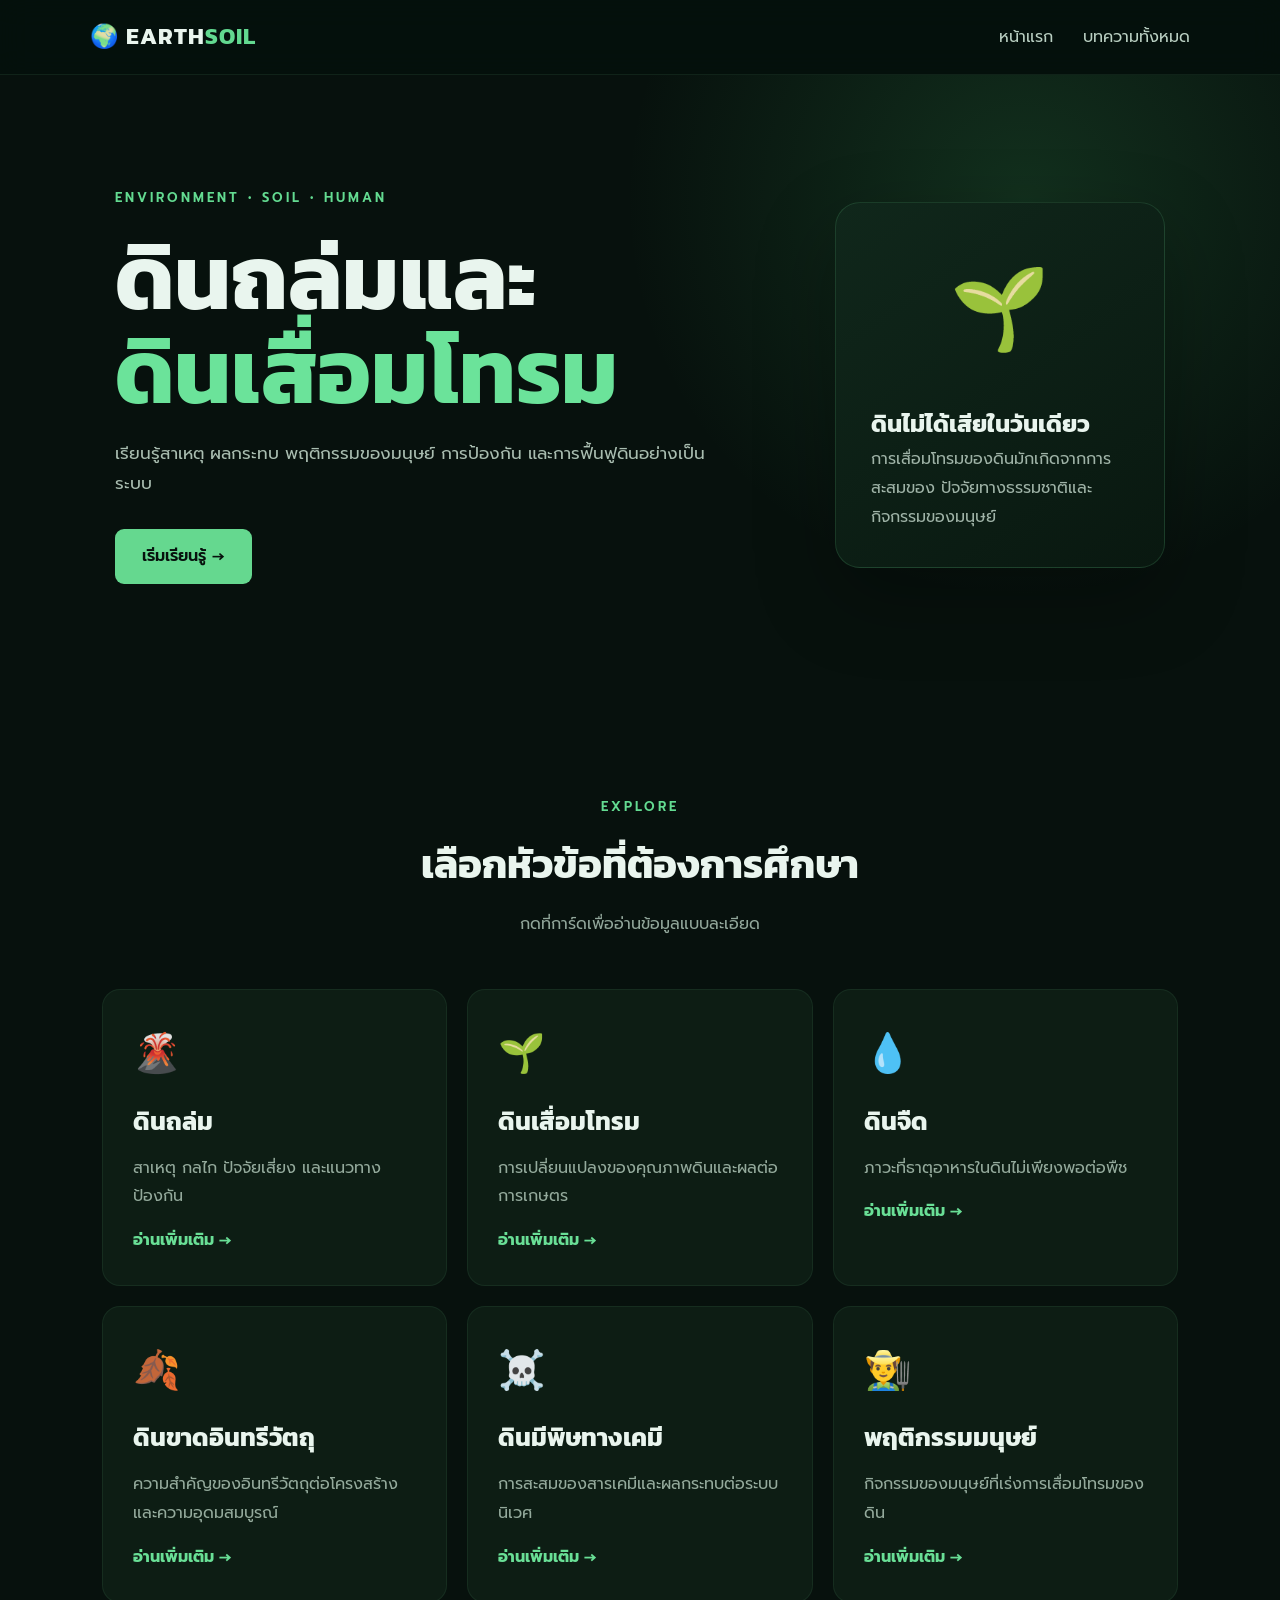
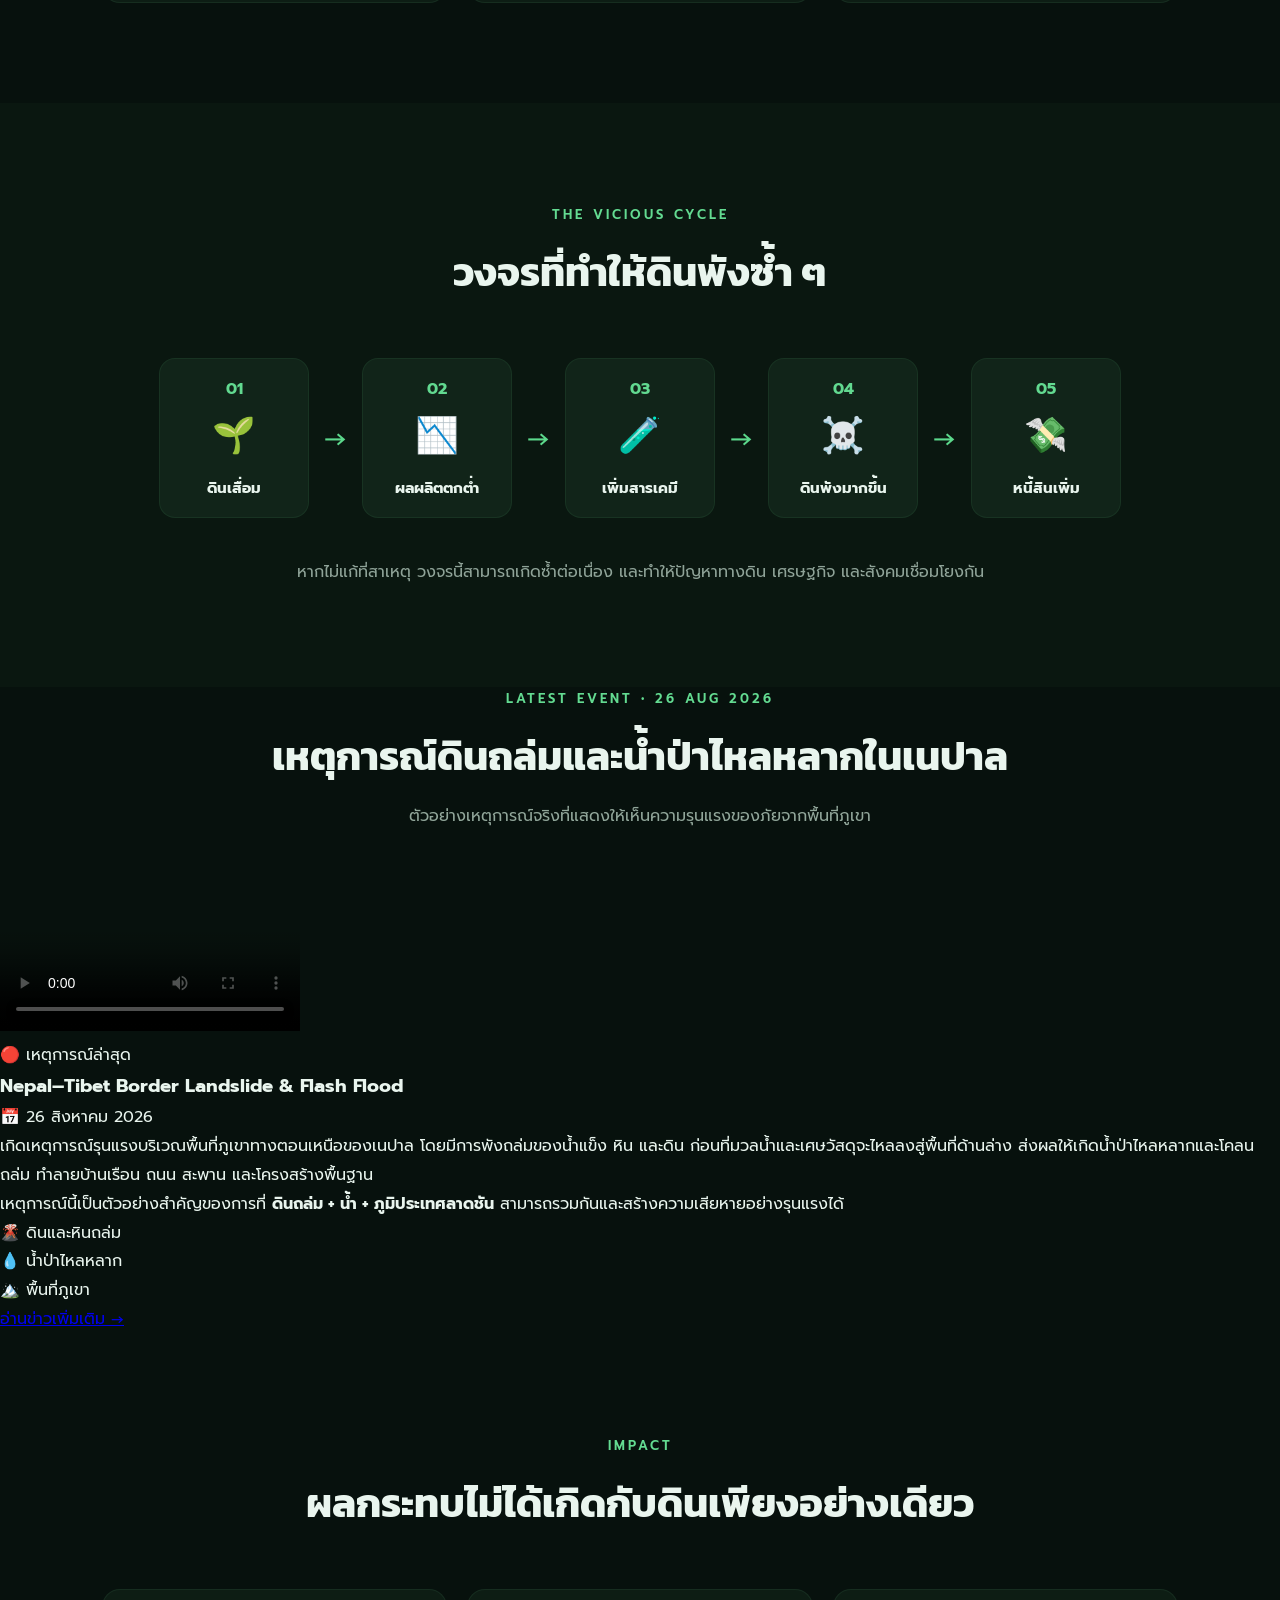
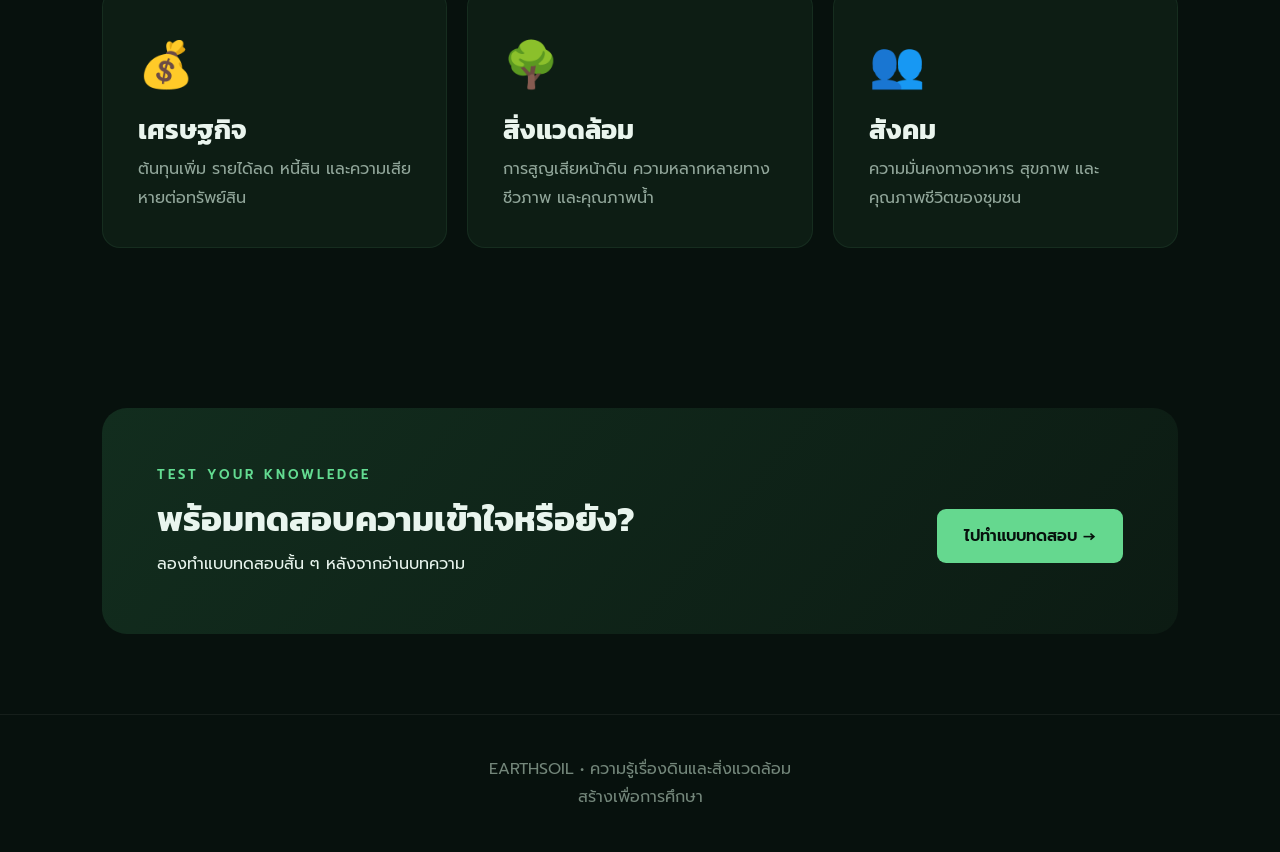
==== index.html @ ecd48c0c "Update index.html" ====
<!DOCTYPE html>
<html lang="th">
<head>
    <meta charset="UTF-8">
    <meta name="viewport" content="width=device-width, initial-scale=1.0">
    <title>ดินถล่มและดินเสื่อมโทรม | Earth & Soil</title>
    <link rel="stylesheet" href="style.css">
</head>

<body>

<header class="navbar">
    <div class="logo">🌍 EARTH<span>SOIL</span></div>

    <nav>
        <a href="index.html">หน้าแรก</a>
        <a href="article.html">บทความทั้งหมด</a>
    </nav>
</header>

<section class="hero">
    <div class="hero-content">
        <p class="tag">ENVIRONMENT • SOIL • HUMAN</p>

        <h1>
            ดินถล่มและ<br>
            <span>ดินเสื่อมโทรม</span>
        </h1>

        <p class="hero-text">
            เรียนรู้สาเหตุ ผลกระทบ พฤติกรรมของมนุษย์
            การป้องกัน และการฟื้นฟูดินอย่างเป็นระบบ
        </p>

        <a href="article.html" class="main-btn">
            เริ่มเรียนรู้ →
        </a>
    </div>

    <div class="hero-card">
        <div class="earth">
            🌱
        </div>
        <h3>ดินไม่ได้เสียในวันเดียว</h3>
        <p>
            การเสื่อมโทรมของดินมักเกิดจากการสะสมของ
            ปัจจัยทางธรรมชาติและกิจกรรมของมนุษย์
        </p>
    </div>
</section>

<section class="section">

    <div class="section-title">
        <p class="tag">EXPLORE</p>
        <h2>เลือกหัวข้อที่ต้องการศึกษา</h2>
        <p>กดที่การ์ดเพื่ออ่านข้อมูลแบบละเอียด</p>
    </div>

    <div class="topic-grid">

        <a href="article.html?topic=landslide" class="topic-card">
            <span>🌋</span>
            <h3>ดินถล่ม</h3>
            <p>สาเหตุ กลไก ปัจจัยเสี่ยง และแนวทางป้องกัน</p>
            <b>อ่านเพิ่มเติม →</b>
        </a>

        <a href="article.html?topic=degradation" class="topic-card">
            <span>🌱</span>
            <h3>ดินเสื่อมโทรม</h3>
            <p>การเปลี่ยนแปลงของคุณภาพดินและผลต่อการเกษตร</p>
            <b>อ่านเพิ่มเติม →</b>
        </a>

        <a href="article.html?topic=poorsoil" class="topic-card">
            <span>💧</span>
            <h3>ดินจืด</h3>
            <p>ภาวะที่ธาตุอาหารในดินไม่เพียงพอต่อพืช</p>
            <b>อ่านเพิ่มเติม →</b>
        </a>

        <a href="article.html?topic=organic" class="topic-card">
            <span>🍂</span>
            <h3>ดินขาดอินทรีวัตถุ</h3>
            <p>ความสำคัญของอินทรีวัตถุต่อโครงสร้างและความอุดมสมบูรณ์</p>
            <b>อ่านเพิ่มเติม →</b>
        </a>

        <a href="article.html?topic=chemical" class="topic-card">
            <span>☠️</span>
            <h3>ดินมีพิษทางเคมี</h3>
            <p>การสะสมของสารเคมีและผลกระทบต่อระบบนิเวศ</p>
            <b>อ่านเพิ่มเติม →</b>
        </a>

        <a href="article.html?topic=human" class="topic-card">
            <span>👨‍🌾</span>
            <h3>พฤติกรรมมนุษย์</h3>
            <p>กิจกรรมของมนุษย์ที่เร่งการเสื่อมโทรมของดิน</p>
            <b>อ่านเพิ่มเติม →</b>
        </a>

    </div>
</section>

<section class="cycle-section">

    <div class="section-title">
        <p class="tag">THE VICIOUS CYCLE</p>
        <h2>วงจรที่ทำให้ดินพังซ้ำ ๆ</h2>
    </div>

    <div class="cycle">

        <div class="cycle-item">
            <strong>01</strong>
            <span>🌱</span>
            <h3>ดินเสื่อม</h3>
        </div>

        <div class="arrow">→</div>

        <div class="cycle-item">
            <strong>02</strong>
            <span>📉</span>
            <h3>ผลผลิตตกต่ำ</h3>
        </div>

        <div class="arrow">→</div>

        <div class="cycle-item">
            <strong>03</strong>
            <span>🧪</span>
            <h3>เพิ่มสารเคมี</h3>
        </div>

        <div class="arrow">→</div>

        <div class="cycle-item">
            <strong>04</strong>
            <span>☠️</span>
            <h3>ดินพังมากขึ้น</h3>
        </div>

        <div class="arrow">→</div>

        <div class="cycle-item">
            <strong>05</strong>
            <span>💸</span>
            <h3>หนี้สินเพิ่ม</h3>
        </div>

    </div>

    <p class="cycle-note">
        หากไม่แก้ที่สาเหตุ วงจรนี้สามารถเกิดซ้ำต่อเนื่อง
        และทำให้ปัญหาทางดิน เศรษฐกิจ และสังคมเชื่อมโยงกัน
    </p>

</section>
<!-- =========================
     LATEST DISASTER
========================= -->

<section class="latest-section">

    <div class="section-title">
        <p class="tag">LATEST EVENT • 26 AUG 2026</p>

        <h2>
            เหตุการณ์ดินถล่มและน้ำป่าไหลหลากในเนปาล
        </h2>

        <p>
            ตัวอย่างเหตุการณ์จริงที่แสดงให้เห็นความรุนแรงของภัยจากพื้นที่ภูเขา
        </p>
    </div>


    <div class="latest-card">

        <div class="latest-video">

            <video
                controls
                preload="metadata"
                poster="https://upload.wikimedia.org/wikipedia/commons/thumb/3/3a/Mudslide_at_Gyirong_Port_2.webm/960px-Mudslide_at_Gyirong_Port_2.webm.jpg">

                <source
                    src="https://upload.wikimedia.org/wikipedia/commons/transcoded/3/3a/Mudslide_at_Gyirong_Port_2.webm/Mudslide_at_Gyirong_Port_2.webm.720p.vp9.webm"
                    type="video/webm">

                เบราว์เซอร์ของคุณไม่รองรับการเล่นวิดีโอ
            </video>

        </div>


        <div class="latest-info">

            <span class="news-badge">
                🔴 เหตุการณ์ล่าสุด
            </span>

            <h3>
                Nepal–Tibet Border Landslide & Flash Flood
            </h3>

            <p class="latest-date">
                📅 26 สิงหาคม 2026
            </p>

            <p>
                เกิดเหตุการณ์รุนแรงบริเวณพื้นที่ภูเขาทางตอนเหนือของเนปาล
                โดยมีการพังถล่มของน้ำแข็ง หิน และดิน
                ก่อนที่มวลน้ำและเศษวัสดุจะไหลลงสู่พื้นที่ด้านล่าง
                ส่งผลให้เกิดน้ำป่าไหลหลากและโคลนถล่ม
                ทำลายบ้านเรือน ถนน สะพาน และโครงสร้างพื้นฐาน
            </p>

            <p>
                เหตุการณ์นี้เป็นตัวอย่างสำคัญของการที่
                <strong>ดินถล่ม + น้ำ + ภูมิประเทศลาดชัน</strong>
                สามารถรวมกันและสร้างความเสียหายอย่างรุนแรงได้
            </p>


            <div class="latest-stats">

                <div>
                    <strong>🌋</strong>
                    <span>ดินและหินถล่ม</span>
                </div>

                <div>
                    <strong>💧</strong>
                    <span>น้ำป่าไหลหลาก</span>
                </div>

                <div>
                    <strong>🏔️</strong>
                    <span>พื้นที่ภูเขา</span>
                </div>

            </div>


            <a
                href="https://www.reuters.com/business/environment/rescuers-search-survivors-after-devastating-nepal-flood-2026-08-27/"
                target="_blank"
                class="news-link">

                อ่านข่าวเพิ่มเติม →
                
            </a>

        </div>

    </div>

</section>
<section class="impact-section">

    <div class="section-title">
        <p class="tag">IMPACT</p>
        <h2>ผลกระทบไม่ได้เกิดกับดินเพียงอย่างเดียว</h2>
    </div>

    <div class="impact-grid">

        <a href="article.html?topic=economy" class="impact-card">
            <span>💰</span>
            <h3>เศรษฐกิจ</h3>
            <p>ต้นทุนเพิ่ม รายได้ลด หนี้สิน และความเสียหายต่อทรัพย์สิน</p>
        </a>

        <a href="article.html?topic=environment" class="impact-card">
            <span>🌳</span>
            <h3>สิ่งแวดล้อม</h3>
            <p>การสูญเสียหน้าดิน ความหลากหลายทางชีวภาพ และคุณภาพน้ำ</p>
        </a>

        <a href="article.html?topic=social" class="impact-card">
            <span>👥</span>
            <h3>สังคม</h3>
            <p>ความมั่นคงทางอาหาร สุขภาพ และคุณภาพชีวิตของชุมชน</p>
        </a>

    </div>

</section>

<section class="quiz-preview">
    <div>
        <p class="tag">TEST YOUR KNOWLEDGE</p>
        <h2>พร้อมทดสอบความเข้าใจหรือยัง?</h2>
        <p>ลองทำแบบทดสอบสั้น ๆ หลังจากอ่านบทความ</p>
    </div>

    <a href="article.html?topic=quiz" class="main-btn">
        ไปทำแบบทดสอบ →
    </a>
</section>

<footer>
    <p>EARTHSOIL • ความรู้เรื่องดินและสิ่งแวดล้อม</p>
    <p>สร้างเพื่อการศึกษา</p>
</footer>

<script src="script.js"></script>

</body>
</html>
---- style.css ----
@import url('https://fonts.googleapis.com/css2?family=Kanit:wght@300;400;500;600;700&family=Prompt:wght@300;400;500;600;700&display=swap');

* {
    margin: 0;
    padding: 0;
    box-sizing: border-box;
}

html {
    scroll-behavior: smooth;
}

body {
    font-family: "Prompt", sans-serif;
    background: #07110d;
    color: #e9f5ee;
    line-height: 1.8;
}


/* =========================
   NAVBAR
========================= */

.navbar {
    height: 75px;
    padding: 0 7%;
    display: flex;
    align-items: center;
    justify-content: space-between;

    background: rgba(5, 17, 12, 0.92);

    border-bottom: 1px solid rgba(150, 255, 190, 0.08);

    position: sticky;
    top: 0;
    z-index: 1000;

    backdrop-filter: blur(15px);
}

.logo {
    font-family: "Kanit";
    font-size: 23px;
    font-weight: 700;
    letter-spacing: 1px;
}

.logo span {
    color: #62d990;
}

.navbar nav {
    display: flex;
    gap: 30px;
}

.navbar nav a {
    color: #b9cfc2;
    text-decoration: none;
    transition: 0.3s;
}

.navbar nav a:hover {
    color: #72e89b;
}


/* =========================
   HERO
========================= */

.hero {
    min-height: 620px;

    display: flex;
    justify-content: space-between;
    align-items: center;

    gap: 70px;

    padding: 90px 9%;

    background:
        radial-gradient(
            circle at 80% 20%,
            rgba(70, 190, 105, 0.18),
            transparent 35%
        );
}

.hero-content {
    max-width: 700px;
}

.tag {
    color: #63db91;
    font-size: 13px;
    letter-spacing: 3px;
    font-weight: 600;
}

.hero h1 {
    font-family: "Kanit";
    font-size: clamp(50px, 7vw, 90px);
    line-height: 1.05;
    margin: 20px 0;
}

.hero h1 span {
    color: #6be39a;
}

.hero-text {
    max-width: 600px;
    color: #a9bdb0;
    font-size: 17px;
}

.main-btn {
    display: inline-block;

    margin-top: 30px;

    padding: 13px 27px;

    background: #65d88f;
    color: #07110d;

    text-decoration: none;

    border-radius: 9px;

    font-weight: 600;

    transition: 0.3s;
}

.main-btn:hover {
    transform: translateY(-4px);
    box-shadow: 0 12px 35px rgba(91, 224, 139, 0.2);
}


/* =========================
   HERO CARD
========================= */

.hero-card {
    width: 330px;

    padding: 35px;

    background:
        linear-gradient(
            145deg,
            #10271b,
            #091810
        );

    border: 1px solid rgba(113, 230, 151, 0.15);

    border-radius: 25px;

    box-shadow: 0 30px 80px rgba(0,0,0,0.3);

    animation: floating 4s ease-in-out infinite;
}

.earth {
    font-size: 80px;
    text-align: center;
    margin-bottom: 20px;
}

.hero-card h3 {
    font-family: "Kanit";
    font-size: 24px;
}

.hero-card p {
    color: #9fb3a7;
}


/* =========================
   SECTION
========================= */

.section,
.impact-section,
.cycle-section {
    padding: 100px 8%;
}

.section-title {
    text-align: center;
    margin-bottom: 50px;
}

.section-title h2 {
    font-family: "Kanit";
    font-size: 40px;
    margin: 10px 0;
}

.section-title p:last-child {
    color: #91a69a;
}


/* =========================
   TOPIC CARDS
========================= */

.topic-grid {
    display: grid;

    grid-template-columns:
        repeat(3, 1fr);

    gap: 20px;
}

.topic-card {
    padding: 30px;

    min-height: 260px;

    text-decoration: none;

    color: #e9f5ee;

    background: #0d1d14;

    border: 1px solid rgba(130, 230, 160, 0.08);

    border-radius: 18px;

    transition:
        transform 0.3s,
        border 0.3s,
        background 0.3s;

    opacity: 0;
    transform: translateY(30px);
}

.topic-card.show {
    opacity: 1;
    transform: translateY(0);
}

.topic-card:hover {
    transform: translateY(-8px);
    border-color: rgba(99, 219, 145, 0.4);
    background: #10271a;
}

.topic-card span {
    font-size: 38px;
}

.topic-card h3 {
    font-family: "Kanit";
    font-size: 25px;
    margin: 10px 0;
}

.topic-card p {
    color: #94aa9c;
}

.topic-card b {
    display: block;
    color: #69df96;
    margin-top: 15px;
}


/* =========================
   CYCLE
========================= */

.cycle-section {
    background: #0a1710;
}

.cycle {
    display: flex;
    align-items: center;
    justify-content: center;
    flex-wrap: wrap;
    gap: 15px;
}

.cycle-item {
    width: 150px;
    min-height: 160px;

    display: flex;
    flex-direction: column;

    justify-content: center;
    align-items: center;

    text-align: center;

    background: #112419;

    border-radius: 16px;

    border: 1px solid rgba(100, 220, 140, 0.08);

    opacity: 0;
    transform: translateY(20px);

    transition: 0.4s;
}

.cycle-item.show {
    opacity: 1;
    transform: translateY(0);
}

.cycle-item span {
    font-size: 35px;
}

.cycle-item strong {
    color: #62d990;
}

.cycle-item h3 {
    font-size: 15px;
    margin-top: 8px;
}

.arrow {
    color: #5cd98c;
    font-size: 28px;
}

.cycle-note {
    text-align: center;
    max-width: 800px;
    margin: 40px auto 0;
    color: #8fa398;
}


/* =========================
   IMPACT
========================= */

.impact-grid {
    display: grid;
    grid-template-columns: repeat(3, 1fr);
    gap: 20px;
}

.impact-card {
    padding: 35px;

    background: #0d1d14;

    border-radius: 18px;

    text-decoration: none;
    color: #eaf5ee;

    border: 1px solid rgba(130, 230, 160, 0.08);

    transition: 0.3s;
}

.impact-card:hover {
    transform: translateY(-8px);
    border-color: rgba(99, 219, 145, 0.35);
}

.impact-card span {
    font-size: 45px;
}

.impact-card h3 {
    font-family: "Kanit";
    font-size: 27px;
}

.impact-card p {
    color: #91a69a;
}


/* =========================
   QUIZ PREVIEW
========================= */

.quiz-preview {
    margin: 60px 8%;

    padding: 55px;

    border-radius: 25px;

    display: flex;
    justify-content: space-between;
    align-items: center;

    gap: 30px;

    background:
        linear-gradient(
            130deg,
            #122d1e,
            #0c1b13
        );
}

.quiz-preview h2 {
    font-family: "Kanit";
    font-size: 35px;
}


/* =========================
   ARTICLE LAYOUT
========================= */

.article-layout {
    display: grid;

    grid-template-columns: 280px 1fr;

    max-width: 1400px;

    margin: auto;

    padding: 50px 5%;

    gap: 60px;
}

.sidebar {
    position: sticky;

    top: 100px;

    height: max-content;

    padding: 20px;

    background: #0b1a11;

    border: 1px solid rgba(120, 230, 160, 0.08);

    border-radius: 16px;
}

.sidebar h3 {
    font-family: "Kanit";
    font-size: 23px;

    margin-bottom: 15px;
}

.sidebar button {
    width: 100%;

    border: none;

    background: transparent;

    color: #a8bdb0;

    text-align: left;

    padding: 11px 12px;

    border-radius: 8px;

    font-family: "Prompt";

    cursor: pointer;

    transition: 0.25s;
}

.sidebar button:hover {
    background: #132a1c;
    color: #6be49a;
}

.sidebar hr {
    border: none;

    border-top:
        1px solid rgba(255,255,255,0.07);

    margin: 12px 0;
}

.sidebar .quiz-side {
    margin-top: 10px;

    background: #65d88f;

    color: #06100b;

    font-weight: 600;
}


/* =========================
   ARTICLE
========================= */

.article-header {
    padding: 30px 0 60px;
}

.article-header h1 {
    font-family: "Kanit";
    font-size: 55px;
    margin: 10px 0;
}

.article-header p:last-child {
    color: #91a69a;
}

.article-main-title {
    display: flex;

    align-items: center;

    gap: 25px;

    margin-bottom: 50px;

    padding-bottom: 30px;

    border-bottom:
        1px solid rgba(255,255,255,0.08);
}

.article-icon {
    width: 90px;
    height: 90px;

    display: grid;
    place-items: center;

    font-size: 48px;

    border-radius: 20px;

    background: #11271a;
}

.article-main-title h1 {
    font-family: "Kanit";

    font-size: 48px;

    line-height: 1.2;
}

.article-main-title p:last-child {
    color: #91a69a;
}


/* =========================
   ARTICLE SECTIONS
========================= */

.article-section {
    display: grid;

    grid-template-columns: 60px 1fr;

    gap: 25px;

    padding: 35px 0;

    border-bottom:
        1px solid rgba(255,255,255,0.07);
}

.section-number {
    width: 48px;
    height: 48px;

    display: grid;
    place-items: center;

    border-radius: 12px;

    background: #12301f;

    color: #63df93;

    font-weight: 600;
}

.article-section h2 {
    font-family: "Kanit";

    font-size: 30px;

    margin-bottom: 15px;
}

.article-section p {
    white-space: pre-line;

    color: #a9bcb0;

    font-size: 16px;
}


/* =========================
   QUIZ
========================= */

.quiz-container {
    background: #0b1b11;

    padding: 30px;

    border-radius: 20px;
}

.quiz-intro {
    margin-bottom: 30px;
}

.quiz-intro h2 {
    font-family: "Kanit";
    font-size: 32px;
}

.question {
    padding: 25px 0;

    border-bottom:
        1px solid rgba(255,255,255,0.08);
}

.question h3 {
    font-family: "Kanit";
    font-size: 21px;
    margin-bottom: 18px;
}

.choices {
    display: grid;
    gap: 10px;
}

.choice {
    padding: 13px 16px;

    border:
        1px solid rgba(255,255,255,0.1);

    border-radius: 9px;

    background: #102218;

    color: #d8e8de;

    font-family: "Prompt";

    text-align: left;

    cursor: pointer;

    transition: 0.2s;
}

.choice:hover {
    background: #173522;
}

.choice.correct {
    border-color: #63df93;
    background: rgba(70, 200, 110, 0.15);
}

.choice.wrong {
    border-color: #e86d6d;
    background: rgba(220, 70, 70, 0.12);
}

.choice:disabled {
    cursor: default;
}

.answer-result {
    margin-top: 12px;
}

.correct-text {
    color: #6be39a;
}

.wrong-text {
    color: #ef7777;
}

.score-box {
    margin-top: 30px;

    padding: 25px;

    text-align: center;

    border-radius: 15px;

    background: #10281a;
}

.score-box h2 {
    font-family: "Kanit";
}


/* =========================
   FOOTER
========================= */

footer {
    margin-top: 80px;

    padding: 40px 8%;

    border-top:
        1px solid rgba(255,255,255,0.06);

    color: #73867a;

    text-align: center;
}


/* =========================
   ANIMATION
========================= */

@keyframes floating {

    0%, 100% {
        transform: translateY(0);
    }

    50% {
        transform: translateY(-12px);
    }

}


/* =========================
   RESPONSIVE
========================= */

@media (max-width: 950px) {

    .hero {
        flex-direction: column;
        align-items: flex-start;
    }

    .hero-card {
        width: 100%;
    }

    .topic-grid,
    .impact-grid {
        grid-template-columns: repeat(2, 1fr);
    }

    .article-layout {
        grid-template-columns: 1fr;
    }

    .sidebar {
        position: static;
    }

}


@media (max-width: 600px) {

    .navbar {
        padding: 0 5%;
    }

    .navbar nav {
        gap: 12px;
    }

    .hero {
        padding: 70px 6%;
    }

    .hero h1 {
        font-size: 52px;
    }

    .topic-grid,
    .impact-grid {
        grid-template-columns: 1fr;
    }

    .cycle {
        flex-direction: column;
    }

    .arrow {
        transform: rotate(90deg);
    }

    .quiz-preview {
        margin: 30px 5%;
        padding: 30px;

        flex-direction: column;
        align-items: flex-start;
    }

    .article-layout {
        padding: 30px 5%;
    }

    .article-main-title {
        align-items: flex-start;
    }

    .article-main-title h1 {
        font-size: 35px;
    }

}
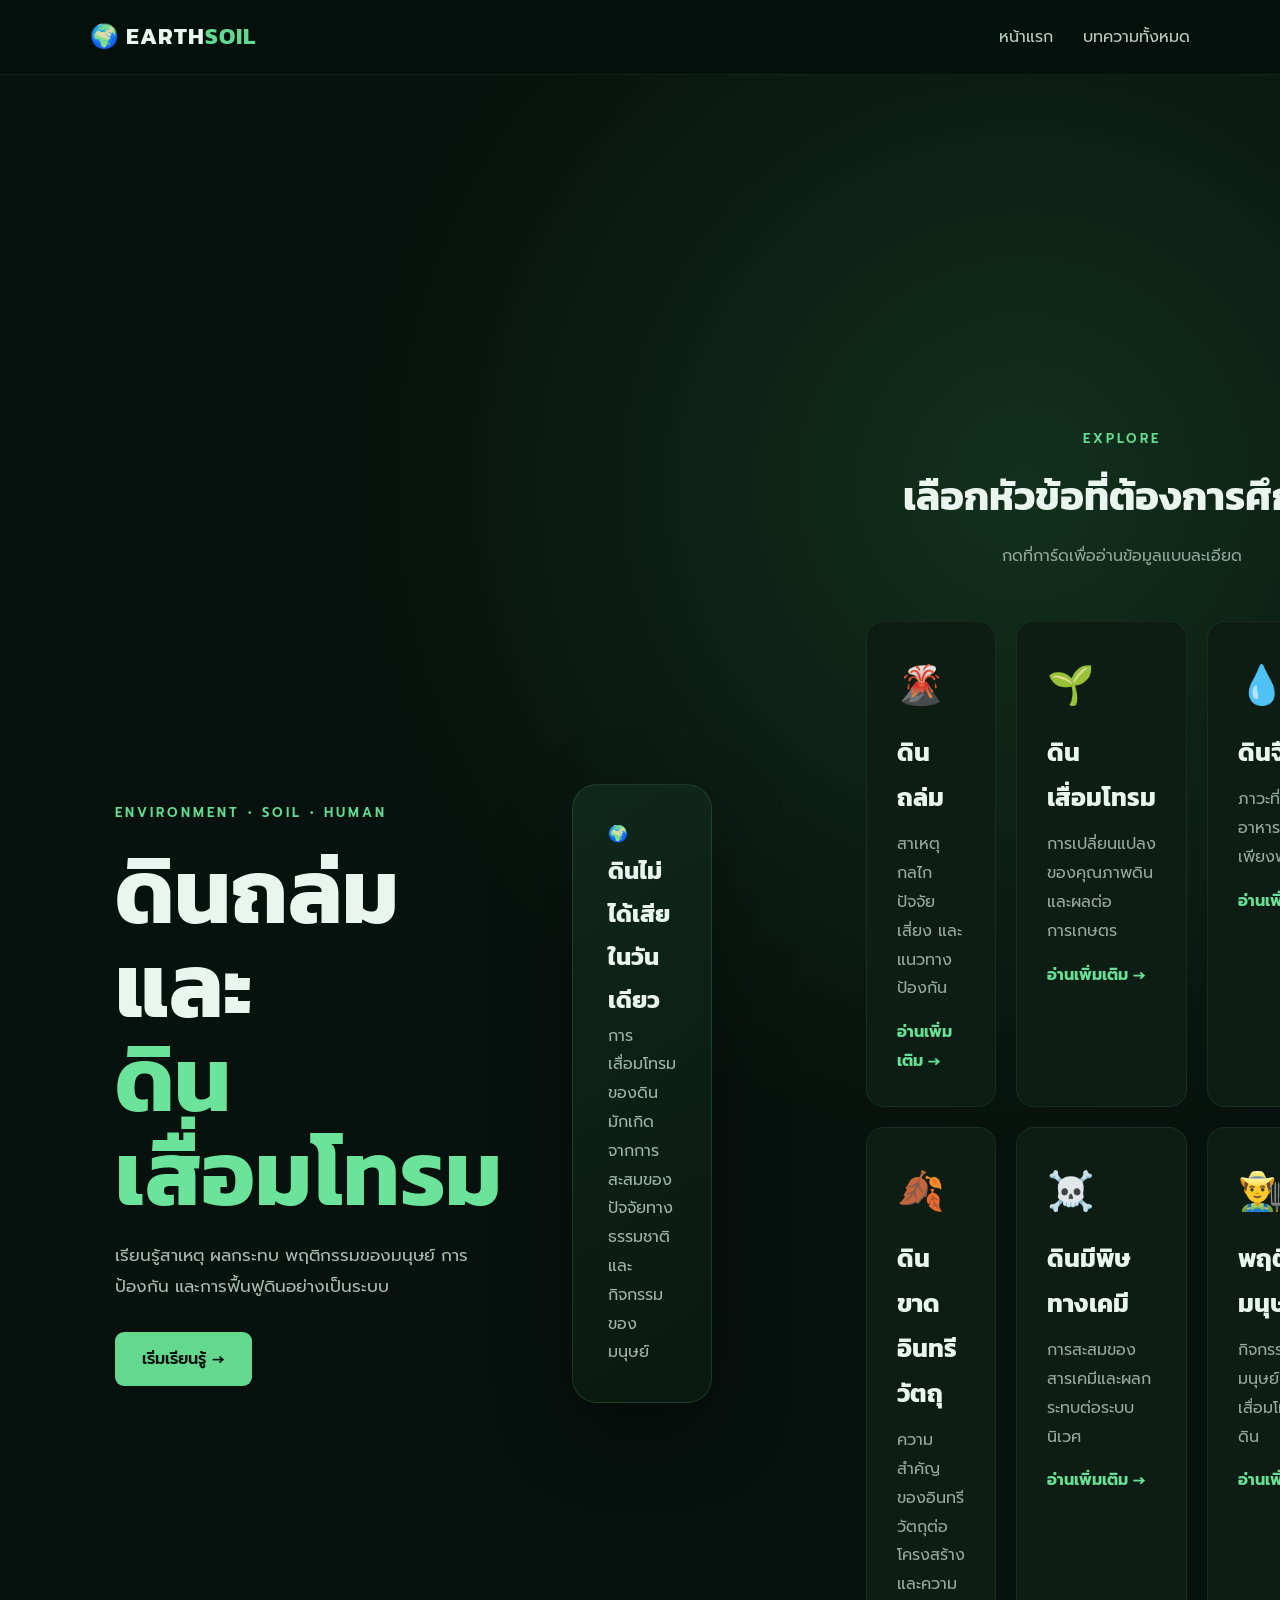
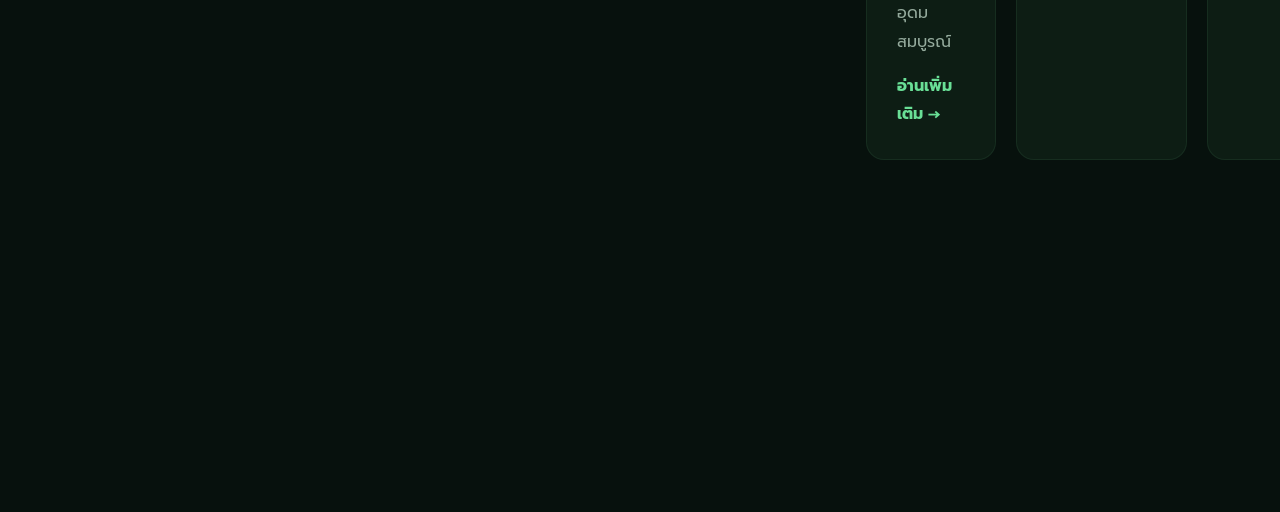
==== commit 2a19b353: "Update index.html" ====
--- a/index.html
+++ b/index.html
@@ -37,17 +37,28 @@
         </a>
     </div>
 
-    <div class="hero-card">
-        <div class="earth">
-            🌱
-        </div>
-        <h3>ดินไม่ได้เสียในวันเดียว</h3>
+    <div class="hero-card hero-image-card">
+
+    <div class="hero-image">
+        <div class="hero-image-overlay">
+            <span>🌍</span>
+        </div>
+    </div>
+
+    <div class="hero-card-content">
+
+        <h3>
+            ดินไม่ได้เสียในวันเดียว
+        </h3>
+
         <p>
             การเสื่อมโทรมของดินมักเกิดจากการสะสมของ
             ปัจจัยทางธรรมชาติและกิจกรรมของมนุษย์
         </p>
-    </div>
-</section>
+
+    </div>
+
+</div>
 
 <section class="section">
 
@@ -266,7 +277,31 @@
         <p class="tag">IMPACT</p>
         <h2>ผลกระทบไม่ได้เกิดกับดินเพียงอย่างเดียว</h2>
     </div>
-
+<section class="image-feature">
+
+    <img
+        src="https://upload.wikimedia.org/wikipedia/commons/thumb/8/8f/Landslide_in_Malaysia.jpg/1280px-Landslide_in_Malaysia.jpg"
+        alt="ตัวอย่างพื้นที่ดินถล่ม">
+
+    <div class="image-overlay">
+
+        <p class="tag">
+            LANDSLIDE
+        </p>
+
+        <h3>
+            เมื่อภูเขาไม่สามารถยึดมวลดินไว้ได้
+        </h3>
+
+        <p>
+            น้ำฝน ความลาดชัน การกัดเซาะ และการเปลี่ยนแปลง
+            ของพื้นที่สามารถเพิ่มความเสี่ยงต่อการเคลื่อนตัว
+            ของดินและหินได้
+        </p>
+
+    </div>
+
+</section>
     <div class="impact-grid">
 
         <a href="article.html?topic=economy" class="impact-card">
--- a/style.css
+++ b/style.css
@@ -847,4 +847,412 @@
         font-size: 35px;
     }
 
-}+}
+/* =========================
+   LATEST DISASTER
+========================= */
+
+.latest-section {
+    padding: 110px 8%;
+
+    background:
+        radial-gradient(
+            circle at 15% 30%,
+            rgba(90, 210, 130, 0.08),
+            transparent 35%
+        ),
+        #07110d;
+}
+
+
+.latest-card {
+    max-width: 1250px;
+
+    margin: auto;
+
+    display: grid;
+
+    grid-template-columns:
+        1.15fr 0.85fr;
+
+    gap: 0;
+
+    overflow: hidden;
+
+    background:
+        linear-gradient(
+            145deg,
+            #10271a,
+            #09150e
+        );
+
+    border: 1px solid
+        rgba(110, 225, 150, 0.13);
+
+    border-radius: 25px;
+
+    box-shadow:
+        0 30px 80px
+        rgba(0,0,0,0.35);
+
+    transition: 0.4s;
+}
+
+
+.latest-card:hover {
+    transform: translateY(-6px);
+
+    border-color:
+        rgba(100, 225, 145, 0.3);
+
+    box-shadow:
+        0 35px 100px
+        rgba(0,0,0,0.5);
+}
+
+
+/* =========================
+   VIDEO
+========================= */
+
+.latest-video {
+    position: relative;
+
+    min-height: 430px;
+
+    background: #020604;
+
+    overflow: hidden;
+}
+
+
+.latest-video video {
+    width: 100%;
+    height: 100%;
+
+    min-height: 430px;
+
+    display: block;
+
+    object-fit: cover;
+}
+
+
+/* =========================
+   NEWS INFO
+========================= */
+
+.latest-info {
+    padding: 45px;
+
+    display: flex;
+
+    flex-direction: column;
+
+    justify-content: center;
+}
+
+
+.news-badge {
+    display: inline-block;
+
+    width: max-content;
+
+    padding: 6px 13px;
+
+    margin-bottom: 15px;
+
+    border-radius: 50px;
+
+    background:
+        rgba(220, 70, 70, 0.12);
+
+    border:
+        1px solid
+        rgba(240, 100, 100, 0.25);
+
+    color: #ff8d8d;
+
+    font-size: 13px;
+
+    font-weight: 600;
+}
+
+
+.latest-info h3 {
+    font-family: "Kanit";
+
+    font-size: 32px;
+
+    line-height: 1.25;
+
+    margin-bottom: 10px;
+}
+
+
+.latest-date {
+    color: #69df96;
+
+    font-size: 14px;
+
+    margin-bottom: 20px;
+}
+
+
+.latest-info > p {
+    color: #9fb4a7;
+
+    font-size: 15px;
+
+    margin-bottom: 15px;
+}
+
+
+.latest-info strong {
+    color: #6be39a;
+}
+
+
+/* =========================
+   STATS
+========================= */
+
+.latest-stats {
+    display: grid;
+
+    grid-template-columns:
+        repeat(3, 1fr);
+
+    gap: 10px;
+
+    margin: 20px 0;
+}
+
+
+.latest-stats div {
+    padding: 15px 10px;
+
+    text-align: center;
+
+    background: rgba(255,255,255,0.025);
+
+    border:
+        1px solid
+        rgba(255,255,255,0.06);
+
+    border-radius: 12px;
+}
+
+
+.latest-stats strong {
+    display: block;
+
+    font-size: 25px;
+
+    margin-bottom: 5px;
+}
+
+
+.latest-stats span {
+    display: block;
+
+    color: #82978a;
+
+    font-size: 12px;
+}
+
+
+/* =========================
+   NEWS LINK
+========================= */
+
+.news-link {
+    display: inline-block;
+
+    width: max-content;
+
+    margin-top: 10px;
+
+    padding: 11px 18px;
+
+    border-radius: 9px;
+
+    background: #65d88f;
+
+    color: #07110d;
+
+    text-decoration: none;
+
+    font-weight: 600;
+
+    transition: 0.3s;
+}
+
+
+.news-link:hover {
+    transform: translateY(-3px);
+
+    box-shadow:
+        0 10px 30px
+        rgba(80,220,130,0.2);
+}
+
+
+/* =========================
+   IMAGE DECORATION
+========================= */
+
+.soil-image {
+    width: 100%;
+
+    height: 300px;
+
+    object-fit: cover;
+
+    border-radius: 20px;
+
+    border:
+        1px solid
+        rgba(110, 225, 150, 0.1);
+
+    filter:
+        brightness(0.75)
+        saturate(0.85);
+
+    transition: 0.5s;
+}
+
+
+.soil-image:hover {
+    filter:
+        brightness(0.95)
+        saturate(1);
+
+    transform: scale(1.02);
+}
+
+
+/* =========================
+   DECORATIVE IMAGE CARD
+========================= */
+
+.image-feature {
+    max-width: 1200px;
+
+    margin: 80px auto 0;
+
+    position: relative;
+
+    overflow: hidden;
+
+    border-radius: 25px;
+
+    background: #0c1c13;
+}
+
+
+.image-feature img {
+    width: 100%;
+
+    height: 380px;
+
+    object-fit: cover;
+
+    display: block;
+
+    opacity: 0.75;
+
+    transition: 0.5s;
+}
+
+
+.image-feature:hover img {
+    transform: scale(1.04);
+
+    opacity: 0.9;
+}
+
+
+.image-overlay {
+    position: absolute;
+
+    inset: 0;
+
+    display: flex;
+
+    flex-direction: column;
+
+    justify-content: flex-end;
+
+    padding: 45px;
+
+    background:
+        linear-gradient(
+            transparent 20%,
+            rgba(3,10,6,0.95) 100%
+        );
+}
+
+
+.image-overlay h3 {
+    font-family: "Kanit";
+
+    font-size: 34px;
+
+    margin-bottom: 5px;
+}
+
+
+.image-overlay p {
+    max-width: 650px;
+
+    color: #a9bdb0;
+}
+
+
+/* =========================
+   RESPONSIVE
+========================= */
+
+@media (max-width: 950px) {
+
+    .latest-card {
+        grid-template-columns: 1fr;
+    }
+
+    .latest-video,
+    .latest-video video {
+        min-height: 350px;
+    }
+
+    .latest-info {
+        padding: 35px;
+    }
+
+}
+
+
+@media (max-width: 600px) {
+
+    .latest-section {
+        padding: 70px 5%;
+    }
+
+    .latest-video,
+    .latest-video video {
+        min-height: 250px;
+    }
+
+    .latest-info {
+        padding: 25px;
+    }
+
+    .latest-info h3 {
+        font-size: 26px;
+    }
+
+    .latest-stats {
+        grid-template-columns: 1fr;
+    }
+
+}
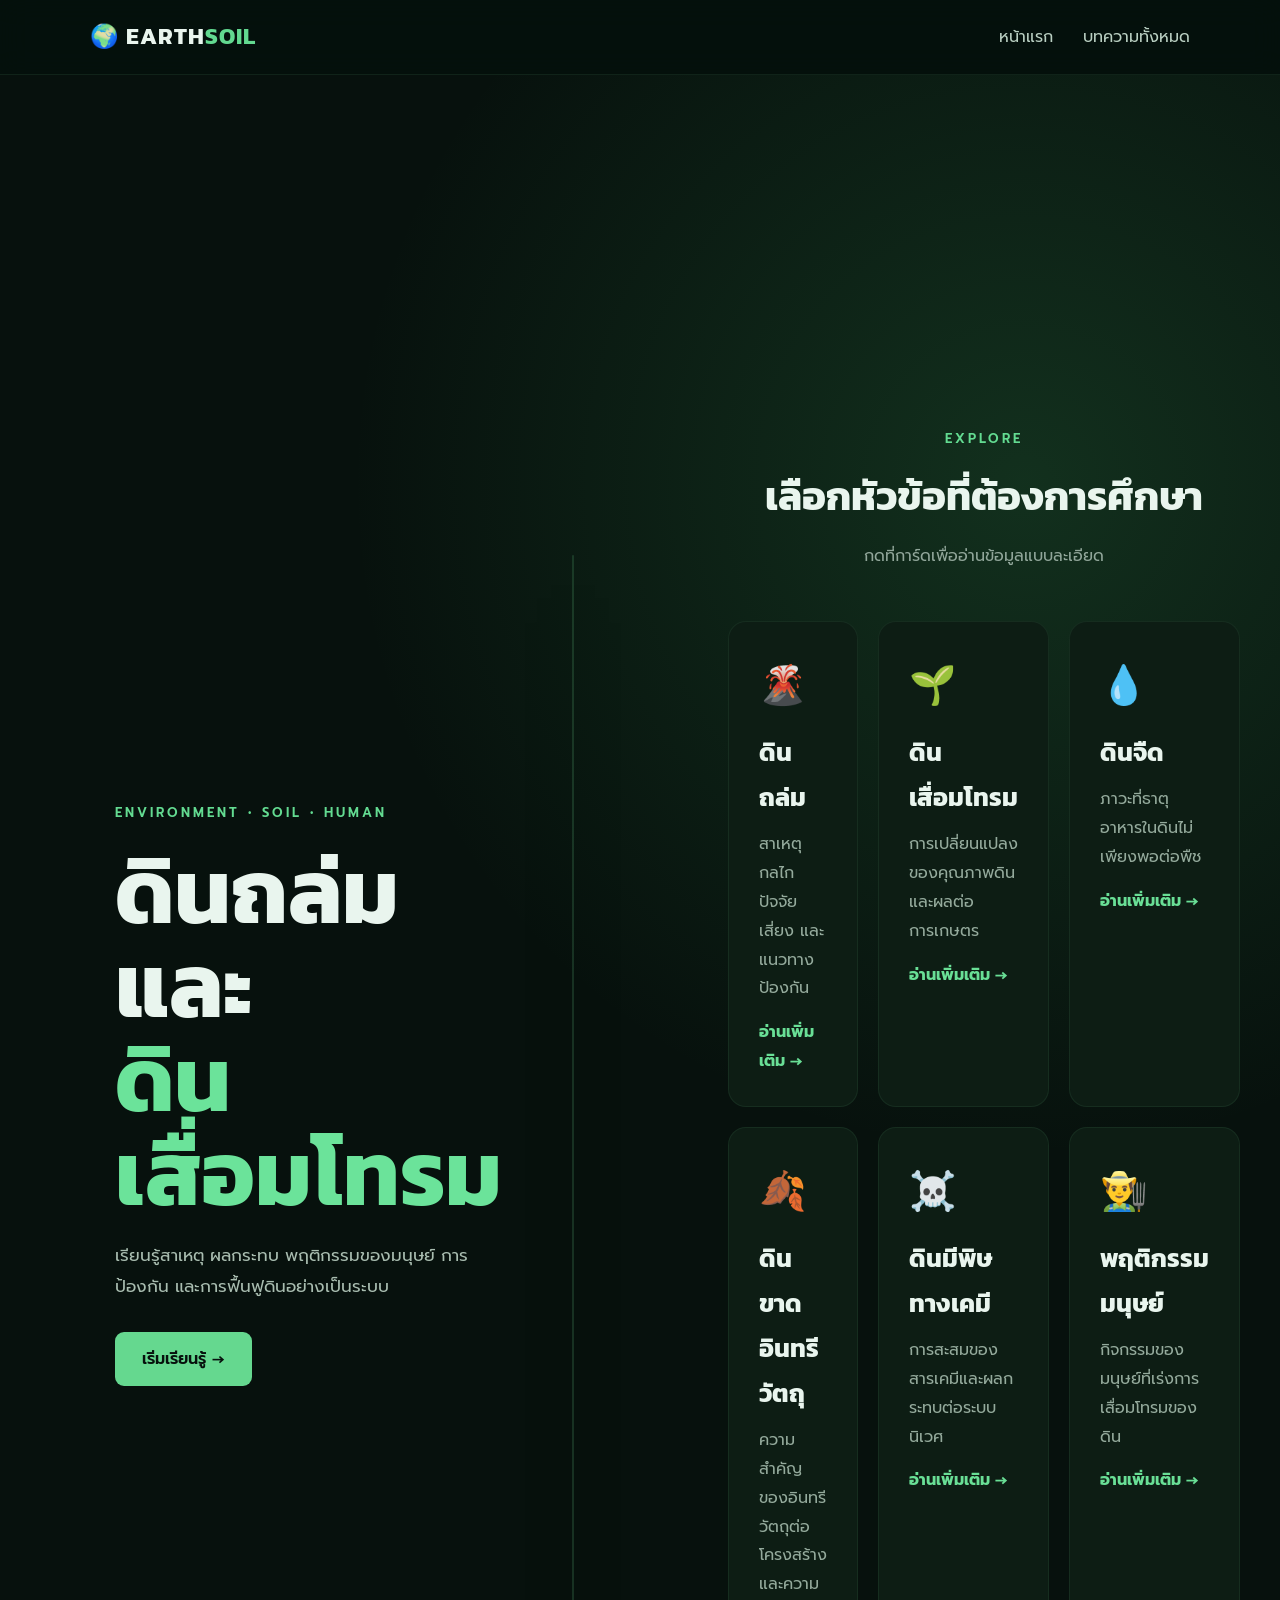
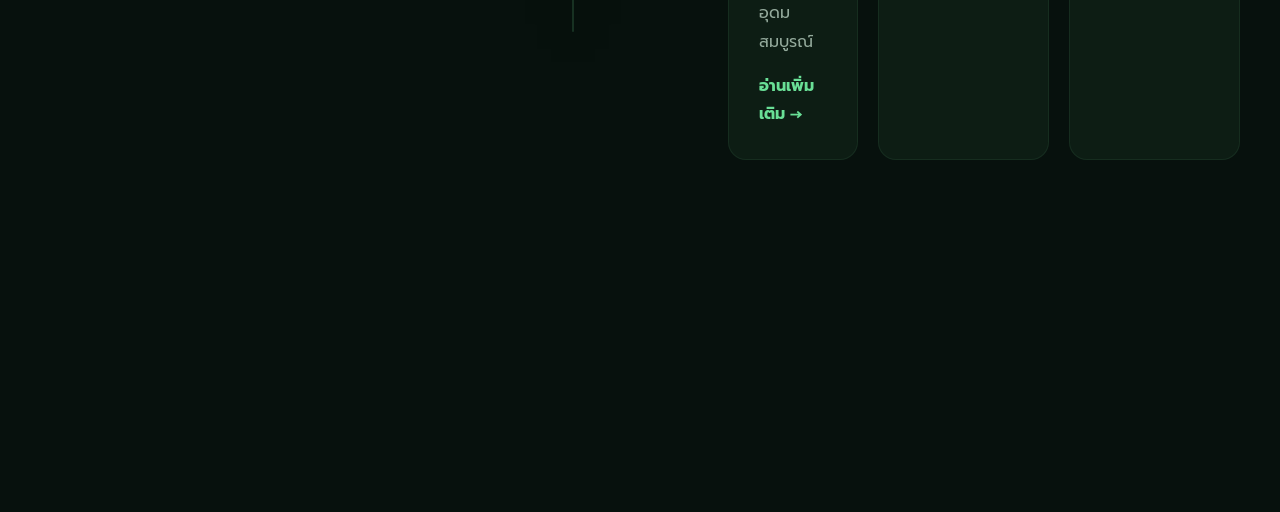
==== commit 3af0afb6: "Update index.html" ====
--- a/index.html
+++ b/index.html
@@ -347,3 +347,80 @@
 
 </body>
 </html>
+<section class="section">
+
+    <div class="section-title">
+
+        <p class="tag">
+            VISUAL KNOWLEDGE
+        </p>
+
+        <h2>
+            ภาพที่ช่วยให้เข้าใจปัญหาดิน
+        </h2>
+
+        <p>
+            ดินถล่ม ดินเสื่อม และการฟื้นฟู
+        </p>
+
+    </div>
+
+
+    <div class="visual-grid">
+
+        <div class="visual-card">
+
+            <div class="visual-icon">
+                🌋
+            </div>
+
+            <h3>
+                ดินถล่ม
+            </h3>
+
+            <p>
+                มวลดินและหินเคลื่อนตัวลงตามความลาดชัน
+                โดยมีน้ำและแรงโน้มถ่วงเป็นปัจจัยสำคัญ
+            </p>
+
+        </div>
+
+
+        <div class="visual-card">
+
+            <div class="visual-icon">
+                🌱
+            </div>
+
+            <h3>
+                ดินเสื่อมโทรม
+            </h3>
+
+            <p>
+                คุณภาพและความสามารถของดินลดลง
+                จากการใช้ที่ดินและปัจจัยทางธรรมชาติ
+            </p>
+
+        </div>
+
+
+        <div class="visual-card">
+
+            <div class="visual-icon">
+                ♻️
+            </div>
+
+            <h3>
+                การฟื้นฟู
+            </h3>
+
+            <p>
+                เพิ่มอินทรียวัตถุ ลดการชะล้าง
+                และใช้พื้นที่อย่างเหมาะสม
+            </p>
+
+        </div>
+
+    </div>
+
+</section>
--- a/style.css
+++ b/style.css
@@ -1256,3 +1256,54 @@
     }
 
 }
+/* =========================
+   HERO IMAGE CARD
+========================= */
+
+.hero-image-card {
+    padding: 0;
+
+    overflow: hidden;
+
+    width: 360px;
+}
+
+
+.hero-image {
+    height: 220px;
+
+    background:
+        linear-gradient(
+            rgba(5,20,10,0.1),
+            rgba(5,20,10,0.7)
+        ),
+        url("https://images.unsplash.com/photo-1500534623283-312aade485b7?auto=format&fit=crop&w=900&q=80");
+
+    background-size: cover;
+
+    background-position: center;
+}
+
+
+.hero-image-overlay {
+    height: 100%;
+
+    display: grid;
+
+    place-items: center;
+
+    font-size: 65px;
+
+    background:
+        rgba(0,0,0,0.15);
+}
+
+
+.hero-card-content {
+    padding: 25px 30px 30px;
+}
+
+
+.hero-card-content h3 {
+    margin-bottom: 8px;
+}
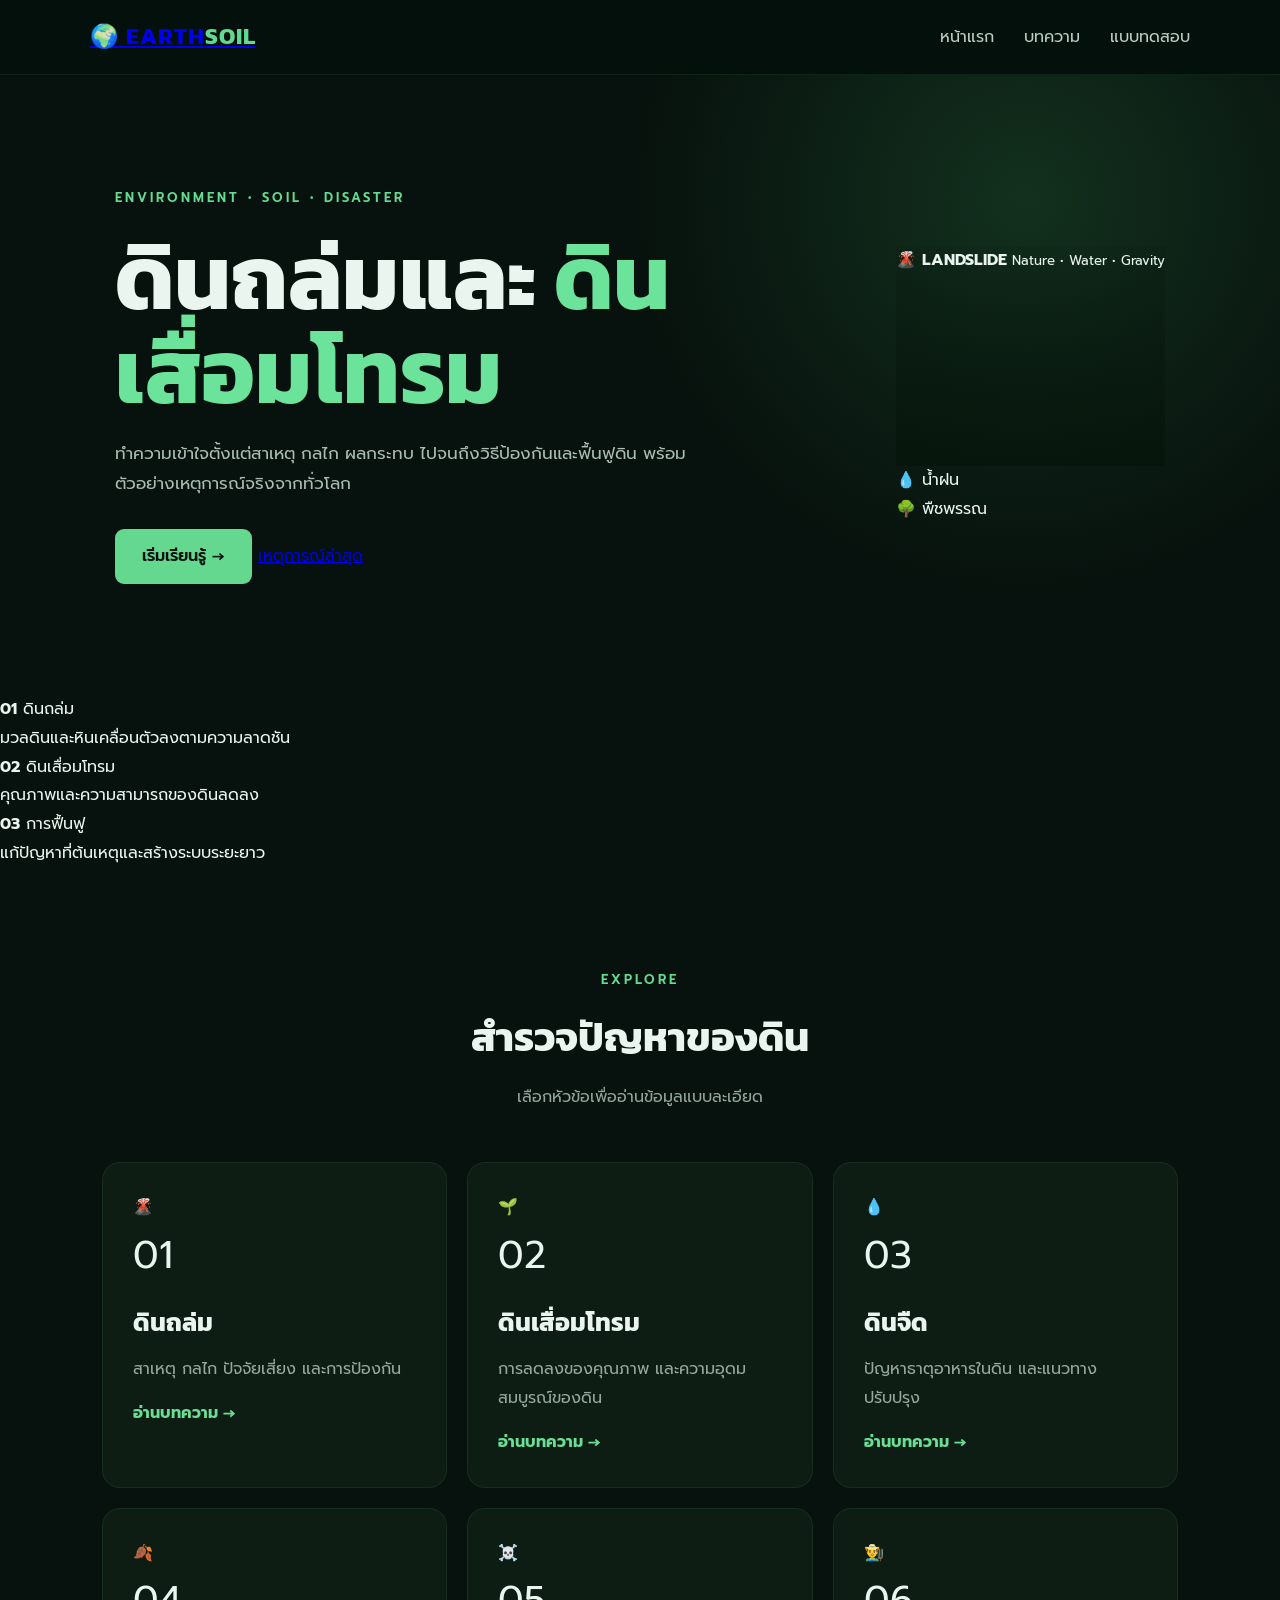
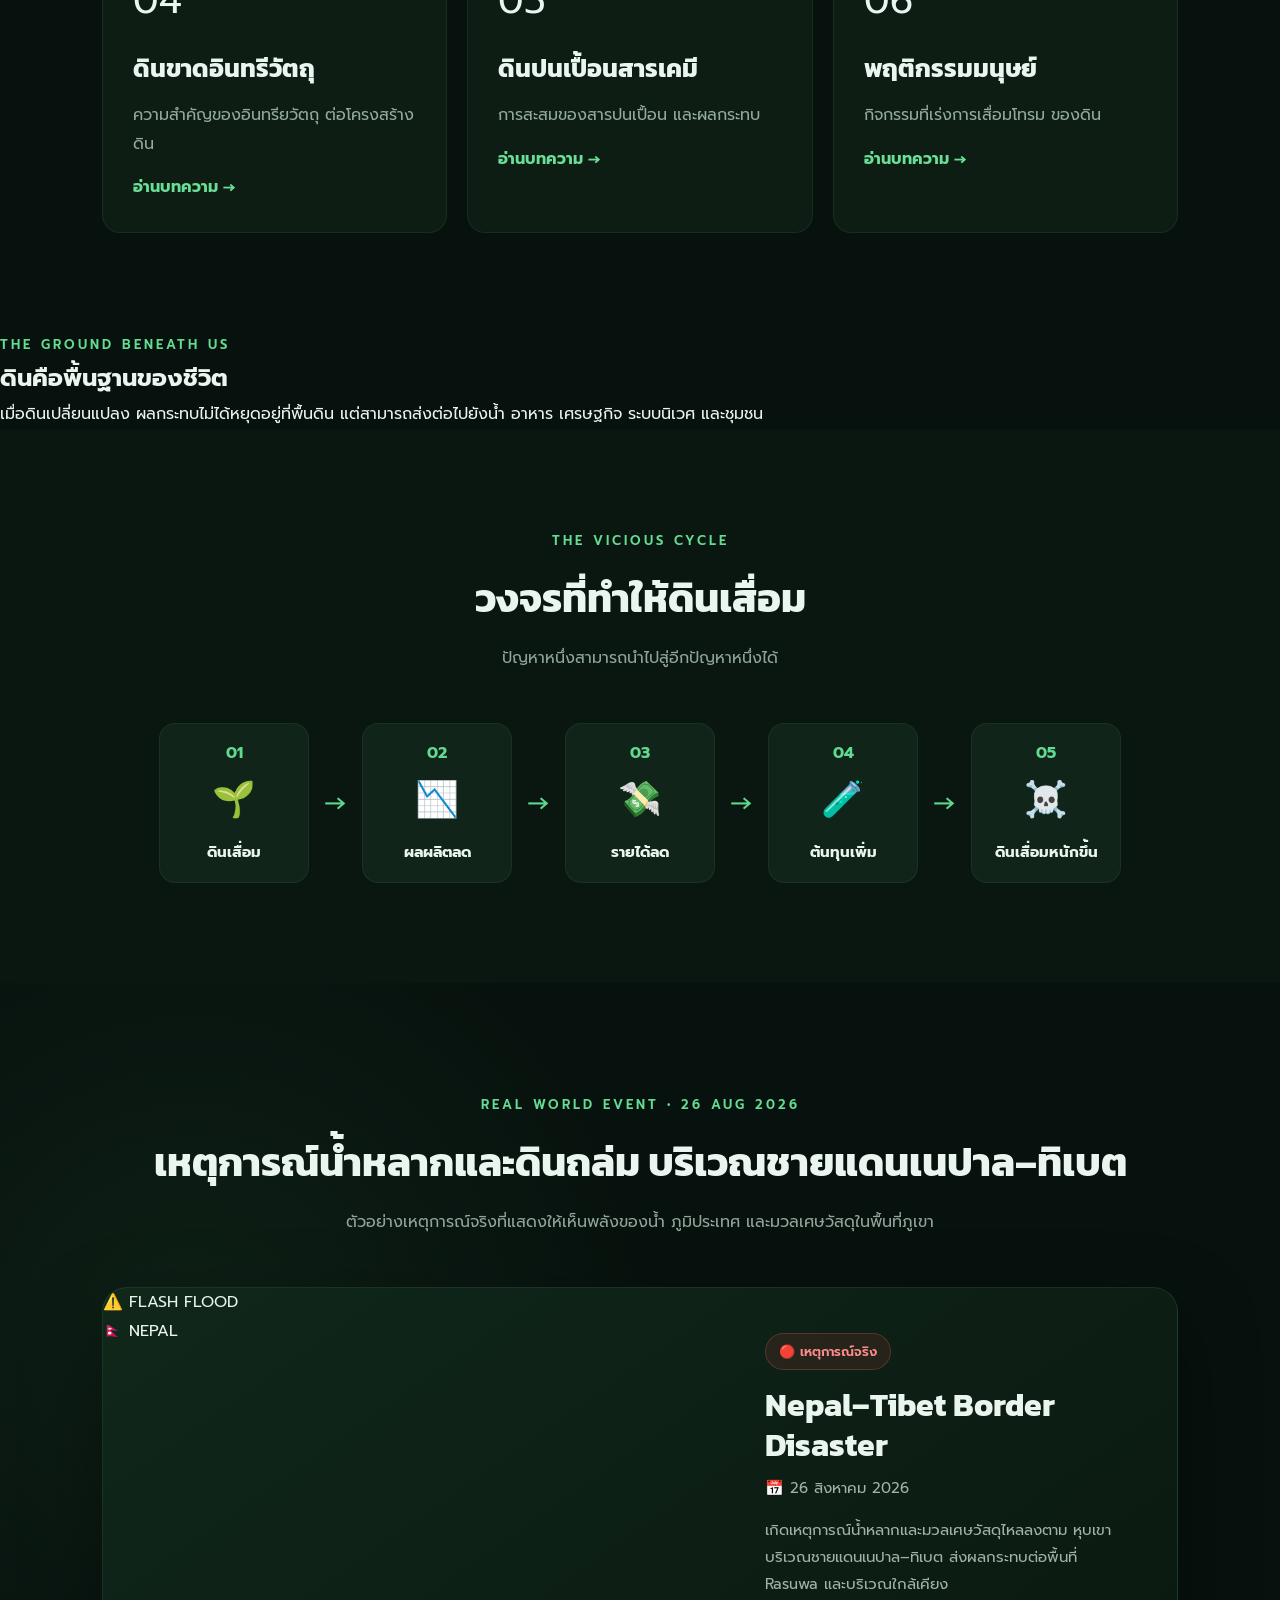
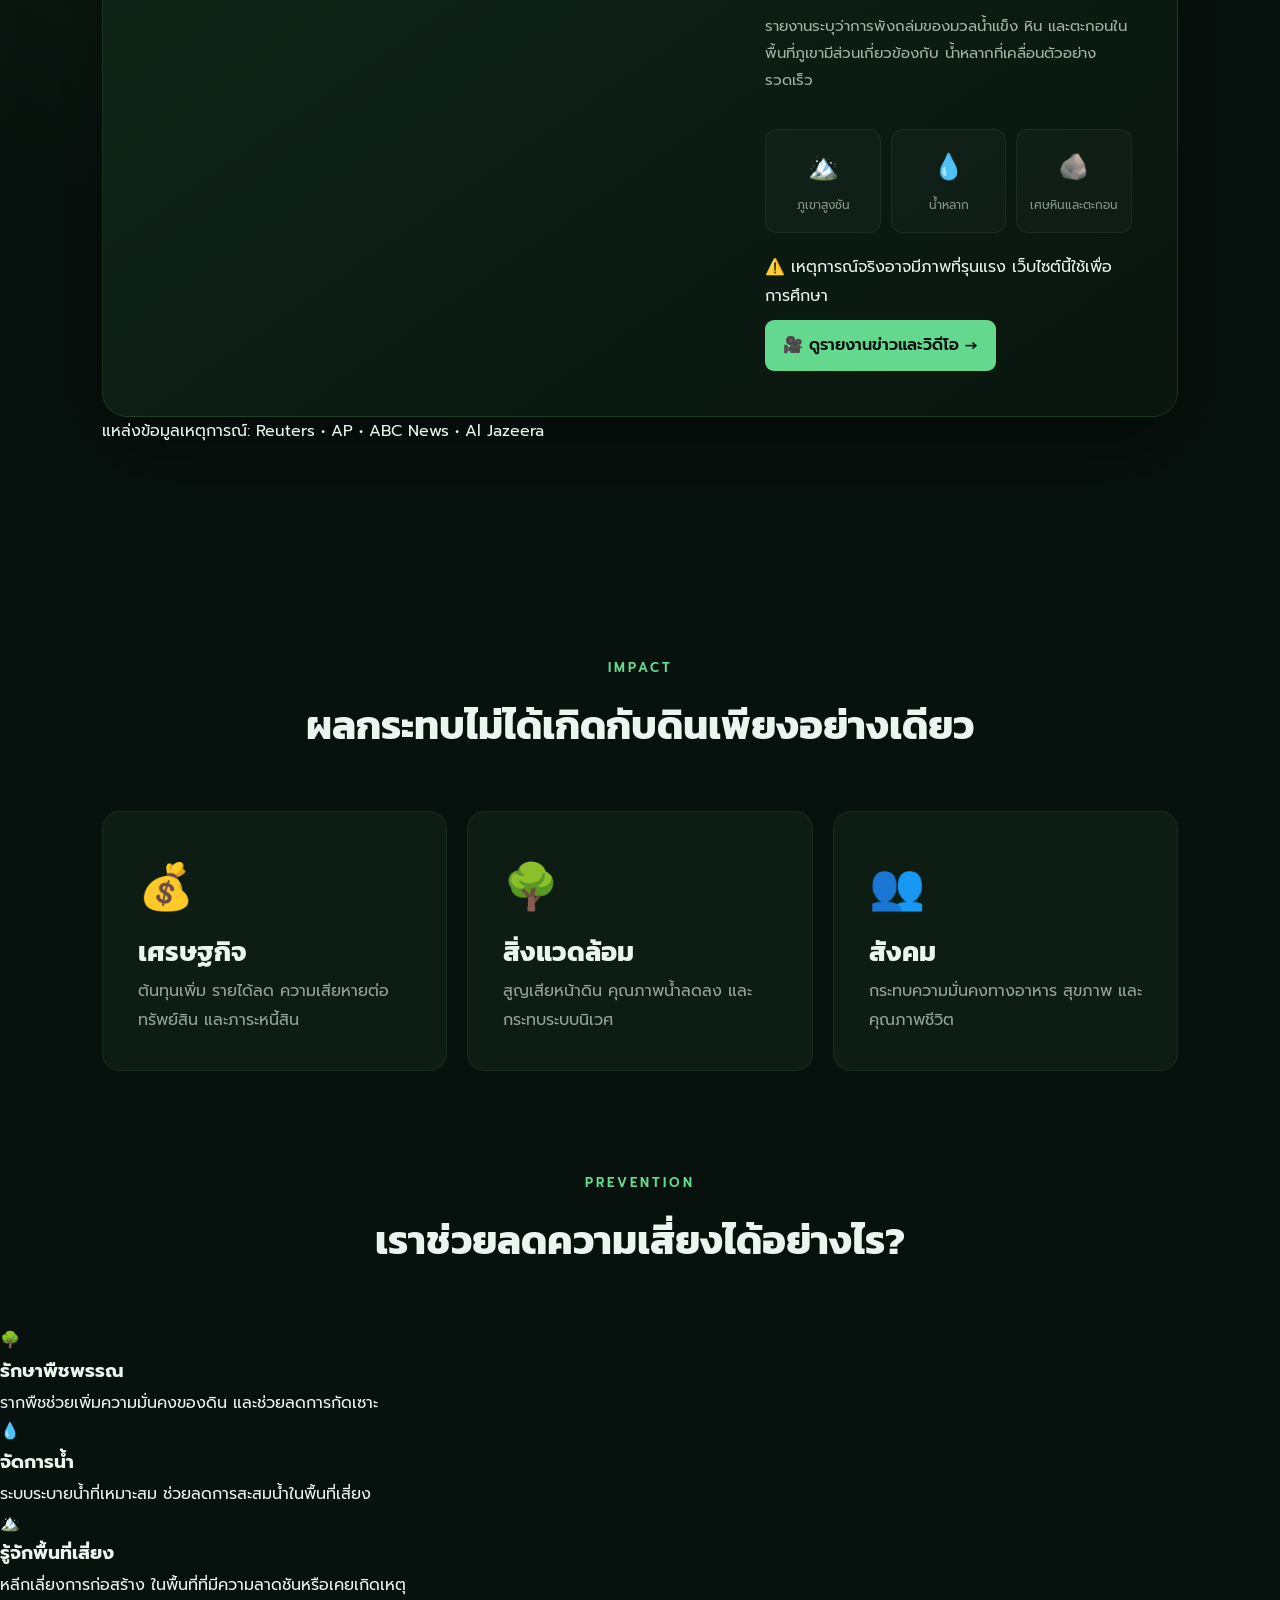
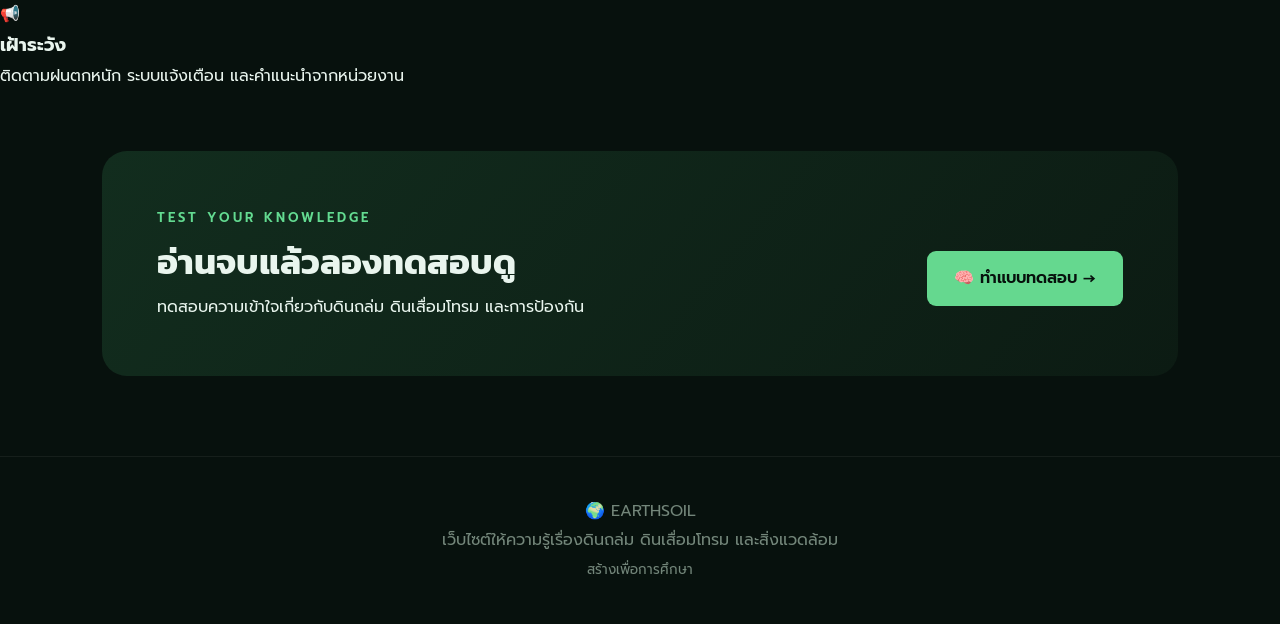
==== commit e4f77975: "Update index.html" ====
--- a/index.html
+++ b/index.html
@@ -3,124 +3,325 @@
 <head>
     <meta charset="UTF-8">
     <meta name="viewport" content="width=device-width, initial-scale=1.0">
-    <title>ดินถล่มและดินเสื่อมโทรม | Earth & Soil</title>
+
+    <title>EARTHSOIL | ดินถล่มและดินเสื่อมโทรม</title>
+
+    <meta
+        name="description"
+        content="เว็บไซต์ให้ความรู้เกี่ยวกับดินถล่ม ดินเสื่อมโทรม สาเหตุ ผลกระทบ การป้องกัน และการฟื้นฟู"
+    >
+
     <link rel="stylesheet" href="style.css">
 </head>
 
 <body>
 
+<!-- =========================
+     NAVBAR
+========================= -->
+
 <header class="navbar">
-    <div class="logo">🌍 EARTH<span>SOIL</span></div>
+
+    <a href="index.html" class="logo">
+        🌍 EARTH<span>SOIL</span>
+    </a>
 
     <nav>
         <a href="index.html">หน้าแรก</a>
-        <a href="article.html">บทความทั้งหมด</a>
+        <a href="article.html">บทความ</a>
+        <a href="article.html?topic=quiz">แบบทดสอบ</a>
     </nav>
+
 </header>
 
+
+<!-- =========================
+     HERO
+========================= -->
+
 <section class="hero">
+
     <div class="hero-content">
-        <p class="tag">ENVIRONMENT • SOIL • HUMAN</p>
+
+        <p class="tag">
+            ENVIRONMENT • SOIL • DISASTER
+        </p>
 
         <h1>
-            ดินถล่มและ<br>
+            ดินถล่มและ
             <span>ดินเสื่อมโทรม</span>
         </h1>
 
         <p class="hero-text">
-            เรียนรู้สาเหตุ ผลกระทบ พฤติกรรมของมนุษย์
-            การป้องกัน และการฟื้นฟูดินอย่างเป็นระบบ
-        </p>
-
-        <a href="article.html" class="main-btn">
-            เริ่มเรียนรู้ →
-        </a>
-    </div>
-
-    <div class="hero-card hero-image-card">
-
-    <div class="hero-image">
-        <div class="hero-image-overlay">
-            <span>🌍</span>
-        </div>
-    </div>
-
-    <div class="hero-card-content">
-
-        <h3>
-            ดินไม่ได้เสียในวันเดียว
-        </h3>
+            ทำความเข้าใจตั้งแต่สาเหตุ กลไก ผลกระทบ
+            ไปจนถึงวิธีป้องกันและฟื้นฟูดิน
+            พร้อมตัวอย่างเหตุการณ์จริงจากทั่วโลก
+        </p>
+
+        <div class="hero-buttons">
+
+            <a href="article.html" class="main-btn">
+                เริ่มเรียนรู้ →
+            </a>
+
+            <a href="#latest" class="secondary-btn">
+                เหตุการณ์ล่าสุด
+            </a>
+
+        </div>
+
+    </div>
+
+
+    <div class="hero-visual">
+
+        <div class="hero-image">
+
+            <div class="hero-image-content">
+
+                <span>🌋</span>
+
+                <strong>
+                    LANDSLIDE
+                </strong>
+
+                <small>
+                    Nature • Water • Gravity
+                </small>
+
+            </div>
+
+        </div>
+
+
+        <div class="floating-card card-one">
+            💧
+            <span>น้ำฝน</span>
+        </div>
+
+        <div class="floating-card card-two">
+            🌳
+            <span>พืชพรรณ</span>
+        </div>
+
+    </div>
+
+</section>
+
+
+<!-- =========================
+     INTRO STATS
+========================= -->
+
+<section class="stats-section">
+
+    <div class="stat-card">
+        <strong>01</strong>
+        <span>ดินถล่ม</span>
+        <p>มวลดินและหินเคลื่อนตัวลงตามความลาดชัน</p>
+    </div>
+
+    <div class="stat-card">
+        <strong>02</strong>
+        <span>ดินเสื่อมโทรม</span>
+        <p>คุณภาพและความสามารถของดินลดลง</p>
+    </div>
+
+    <div class="stat-card">
+        <strong>03</strong>
+        <span>การฟื้นฟู</span>
+        <p>แก้ปัญหาที่ต้นเหตุและสร้างระบบระยะยาว</p>
+    </div>
+
+</section>
+
+
+<!-- =========================
+     TOPICS
+========================= -->
+
+<section class="section">
+
+    <div class="section-title">
+
+        <p class="tag">
+            EXPLORE
+        </p>
+
+        <h2>
+            สำรวจปัญหาของดิน
+        </h2>
 
         <p>
-            การเสื่อมโทรมของดินมักเกิดจากการสะสมของ
-            ปัจจัยทางธรรมชาติและกิจกรรมของมนุษย์
-        </p>
-
-    </div>
-
-</div>
-
-<section class="section">
+            เลือกหัวข้อเพื่ออ่านข้อมูลแบบละเอียด
+        </p>
+
+    </div>
+
+
+    <div class="topic-grid">
+
+        <a href="article.html?topic=landslide" class="topic-card">
+
+            <div class="topic-icon">🌋</div>
+
+            <div>
+                <span class="topic-number">01</span>
+                <h3>ดินถล่ม</h3>
+                <p>
+                    สาเหตุ กลไก ปัจจัยเสี่ยง
+                    และการป้องกัน
+                </p>
+            </div>
+
+            <b>อ่านบทความ →</b>
+
+        </a>
+
+
+        <a href="article.html?topic=degradation" class="topic-card">
+
+            <div class="topic-icon">🌱</div>
+
+            <div>
+                <span class="topic-number">02</span>
+                <h3>ดินเสื่อมโทรม</h3>
+                <p>
+                    การลดลงของคุณภาพ
+                    และความอุดมสมบูรณ์ของดิน
+                </p>
+            </div>
+
+            <b>อ่านบทความ →</b>
+
+        </a>
+
+
+        <a href="article.html?topic=poorsoil" class="topic-card">
+
+            <div class="topic-icon">💧</div>
+
+            <div>
+                <span class="topic-number">03</span>
+                <h3>ดินจืด</h3>
+                <p>
+                    ปัญหาธาตุอาหารในดิน
+                    และแนวทางปรับปรุง
+                </p>
+            </div>
+
+            <b>อ่านบทความ →</b>
+
+        </a>
+
+
+        <a href="article.html?topic=organic" class="topic-card">
+
+            <div class="topic-icon">🍂</div>
+
+            <div>
+                <span class="topic-number">04</span>
+                <h3>ดินขาดอินทรีวัตถุ</h3>
+                <p>
+                    ความสำคัญของอินทรียวัตถุ
+                    ต่อโครงสร้างดิน
+                </p>
+            </div>
+
+            <b>อ่านบทความ →</b>
+
+        </a>
+
+
+        <a href="article.html?topic=chemical" class="topic-card">
+
+            <div class="topic-icon">☠️</div>
+
+            <div>
+                <span class="topic-number">05</span>
+                <h3>ดินปนเปื้อนสารเคมี</h3>
+                <p>
+                    การสะสมของสารปนเปื้อน
+                    และผลกระทบ
+                </p>
+            </div>
+
+            <b>อ่านบทความ →</b>
+
+        </a>
+
+
+        <a href="article.html?topic=human" class="topic-card">
+
+            <div class="topic-icon">👨‍🌾</div>
+
+            <div>
+                <span class="topic-number">06</span>
+                <h3>พฤติกรรมมนุษย์</h3>
+                <p>
+                    กิจกรรมที่เร่งการเสื่อมโทรม
+                    ของดิน
+                </p>
+            </div>
+
+            <b>อ่านบทความ →</b>
+
+        </a>
+
+    </div>
+
+</section>
+
+
+<!-- =========================
+     VISUAL BANNER
+========================= -->
+
+<section class="visual-banner">
+
+    <div class="visual-banner-content">
+
+        <p class="tag">
+            THE GROUND BENEATH US
+        </p>
+
+        <h2>
+            ดินคือพื้นฐานของชีวิต
+        </h2>
+
+        <p>
+            เมื่อดินเปลี่ยนแปลง ผลกระทบไม่ได้หยุดอยู่ที่พื้นดิน
+            แต่สามารถส่งต่อไปยังน้ำ อาหาร เศรษฐกิจ
+            ระบบนิเวศ และชุมชน
+        </p>
+
+    </div>
+
+</section>
+
+
+<!-- =========================
+     CYCLE
+========================= -->
+
+<section class="cycle-section">
 
     <div class="section-title">
-        <p class="tag">EXPLORE</p>
-        <h2>เลือกหัวข้อที่ต้องการศึกษา</h2>
-        <p>กดที่การ์ดเพื่ออ่านข้อมูลแบบละเอียด</p>
-    </div>
-
-    <div class="topic-grid">
-
-        <a href="article.html?topic=landslide" class="topic-card">
-            <span>🌋</span>
-            <h3>ดินถล่ม</h3>
-            <p>สาเหตุ กลไก ปัจจัยเสี่ยง และแนวทางป้องกัน</p>
-            <b>อ่านเพิ่มเติม →</b>
-        </a>
-
-        <a href="article.html?topic=degradation" class="topic-card">
-            <span>🌱</span>
-            <h3>ดินเสื่อมโทรม</h3>
-            <p>การเปลี่ยนแปลงของคุณภาพดินและผลต่อการเกษตร</p>
-            <b>อ่านเพิ่มเติม →</b>
-        </a>
-
-        <a href="article.html?topic=poorsoil" class="topic-card">
-            <span>💧</span>
-            <h3>ดินจืด</h3>
-            <p>ภาวะที่ธาตุอาหารในดินไม่เพียงพอต่อพืช</p>
-            <b>อ่านเพิ่มเติม →</b>
-        </a>
-
-        <a href="article.html?topic=organic" class="topic-card">
-            <span>🍂</span>
-            <h3>ดินขาดอินทรีวัตถุ</h3>
-            <p>ความสำคัญของอินทรีวัตถุต่อโครงสร้างและความอุดมสมบูรณ์</p>
-            <b>อ่านเพิ่มเติม →</b>
-        </a>
-
-        <a href="article.html?topic=chemical" class="topic-card">
-            <span>☠️</span>
-            <h3>ดินมีพิษทางเคมี</h3>
-            <p>การสะสมของสารเคมีและผลกระทบต่อระบบนิเวศ</p>
-            <b>อ่านเพิ่มเติม →</b>
-        </a>
-
-        <a href="article.html?topic=human" class="topic-card">
-            <span>👨‍🌾</span>
-            <h3>พฤติกรรมมนุษย์</h3>
-            <p>กิจกรรมของมนุษย์ที่เร่งการเสื่อมโทรมของดิน</p>
-            <b>อ่านเพิ่มเติม →</b>
-        </a>
-
-    </div>
-</section>
-
-<section class="cycle-section">
-
-    <div class="section-title">
-        <p class="tag">THE VICIOUS CYCLE</p>
-        <h2>วงจรที่ทำให้ดินพังซ้ำ ๆ</h2>
-    </div>
+
+        <p class="tag">
+            THE VICIOUS CYCLE
+        </p>
+
+        <h2>
+            วงจรที่ทำให้ดินเสื่อม
+        </h2>
+
+        <p>
+            ปัญหาหนึ่งสามารถนำไปสู่อีกปัญหาหนึ่งได้
+        </p>
+
+    </div>
+
 
     <div class="cycle">
 
@@ -135,75 +336,84 @@
         <div class="cycle-item">
             <strong>02</strong>
             <span>📉</span>
-            <h3>ผลผลิตตกต่ำ</h3>
+            <h3>ผลผลิตลด</h3>
         </div>
 
         <div class="arrow">→</div>
 
         <div class="cycle-item">
             <strong>03</strong>
-            <span>🧪</span>
-            <h3>เพิ่มสารเคมี</h3>
+            <span>💸</span>
+            <h3>รายได้ลด</h3>
         </div>
 
         <div class="arrow">→</div>
 
         <div class="cycle-item">
             <strong>04</strong>
-            <span>☠️</span>
-            <h3>ดินพังมากขึ้น</h3>
+            <span>🧪</span>
+            <h3>ต้นทุนเพิ่ม</h3>
         </div>
 
         <div class="arrow">→</div>
 
         <div class="cycle-item">
             <strong>05</strong>
-            <span>💸</span>
-            <h3>หนี้สินเพิ่ม</h3>
-        </div>
-
-    </div>
-
-    <p class="cycle-note">
-        หากไม่แก้ที่สาเหตุ วงจรนี้สามารถเกิดซ้ำต่อเนื่อง
-        และทำให้ปัญหาทางดิน เศรษฐกิจ และสังคมเชื่อมโยงกัน
-    </p>
-
-</section>
-<!-- =========================
-     LATEST DISASTER
-========================= -->
-
-<section class="latest-section">
+            <span>☠️</span>
+            <h3>ดินเสื่อมหนักขึ้น</h3>
+        </div>
+
+    </div>
+
+</section>
+
+
+<!-- =========================
+     LATEST NEPAL EVENT
+========================= -->
+
+<section class="latest-section" id="latest">
 
     <div class="section-title">
-        <p class="tag">LATEST EVENT • 26 AUG 2026</p>
+
+        <p class="tag">
+            REAL WORLD EVENT • 26 AUG 2026
+        </p>
 
         <h2>
-            เหตุการณ์ดินถล่มและน้ำป่าไหลหลากในเนปาล
+            เหตุการณ์น้ำหลากและดินถล่ม
+            บริเวณชายแดนเนปาล–ทิเบต
         </h2>
 
         <p>
-            ตัวอย่างเหตุการณ์จริงที่แสดงให้เห็นความรุนแรงของภัยจากพื้นที่ภูเขา
-        </p>
+            ตัวอย่างเหตุการณ์จริงที่แสดงให้เห็นพลังของน้ำ
+            ภูมิประเทศ และมวลเศษวัสดุในพื้นที่ภูเขา
+        </p>
+
     </div>
 
 
     <div class="latest-card">
 
-        <div class="latest-video">
-
-            <video
-                controls
-                preload="metadata"
-                poster="https://upload.wikimedia.org/wikipedia/commons/thumb/3/3a/Mudslide_at_Gyirong_Port_2.webm/960px-Mudslide_at_Gyirong_Port_2.webm.jpg">
-
-                <source
-                    src="https://upload.wikimedia.org/wikipedia/commons/transcoded/3/3a/Mudslide_at_Gyirong_Port_2.webm/Mudslide_at_Gyirong_Port_2.webm.720p.vp9.webm"
-                    type="video/webm">
-
-                เบราว์เซอร์ของคุณไม่รองรับการเล่นวิดีโอ
-            </video>
+        <div class="latest-visual">
+
+            <div class="disaster-map">
+
+                <div class="mountain mountain-a"></div>
+                <div class="mountain mountain-b"></div>
+                <div class="mountain mountain-c"></div>
+
+                <div class="water-flow"></div>
+
+                <div class="danger-label">
+                    ⚠️ FLASH FLOOD
+                </div>
+
+                <div class="location-label">
+                    🇳🇵 NEPAL
+                </div>
+
+            </div>
 
         </div>
 
@@ -211,11 +421,11 @@
         <div class="latest-info">
 
             <span class="news-badge">
-                🔴 เหตุการณ์ล่าสุด
+                🔴 เหตุการณ์จริง
             </span>
 
             <h3>
-                Nepal–Tibet Border Landslide & Flash Flood
+                Nepal–Tibet Border Disaster
             </h3>
 
             <p class="latest-date">
@@ -223,46 +433,52 @@
             </p>
 
             <p>
-                เกิดเหตุการณ์รุนแรงบริเวณพื้นที่ภูเขาทางตอนเหนือของเนปาล
-                โดยมีการพังถล่มของน้ำแข็ง หิน และดิน
-                ก่อนที่มวลน้ำและเศษวัสดุจะไหลลงสู่พื้นที่ด้านล่าง
-                ส่งผลให้เกิดน้ำป่าไหลหลากและโคลนถล่ม
-                ทำลายบ้านเรือน ถนน สะพาน และโครงสร้างพื้นฐาน
-            </p>
-
-            <p>
-                เหตุการณ์นี้เป็นตัวอย่างสำคัญของการที่
-                <strong>ดินถล่ม + น้ำ + ภูมิประเทศลาดชัน</strong>
-                สามารถรวมกันและสร้างความเสียหายอย่างรุนแรงได้
-            </p>
-
+                เกิดเหตุการณ์น้ำหลากและมวลเศษวัสดุไหลลงตาม
+                หุบเขาบริเวณชายแดนเนปาล–ทิเบต
+                ส่งผลกระทบต่อพื้นที่ Rasuwa และบริเวณใกล้เคียง
+            </p>
+
+            <p>
+                รายงานระบุว่าการพังถล่มของมวลน้ำแข็ง หิน
+                และตะกอนในพื้นที่ภูเขามีส่วนเกี่ยวข้องกับ
+                น้ำหลากที่เคลื่อนตัวอย่างรวดเร็ว
+            </p>
 
             <div class="latest-stats">
 
                 <div>
-                    <strong>🌋</strong>
-                    <span>ดินและหินถล่ม</span>
+                    <strong>🏔️</strong>
+                    <span>ภูเขาสูงชัน</span>
                 </div>
 
                 <div>
                     <strong>💧</strong>
-                    <span>น้ำป่าไหลหลาก</span>
+                    <span>น้ำหลาก</span>
                 </div>
 
                 <div>
-                    <strong>🏔️</strong>
-                    <span>พื้นที่ภูเขา</span>
+                    <strong>🪨</strong>
+                    <span>เศษหินและตะกอน</span>
                 </div>
 
             </div>
 
 
+            <div class="warning-box">
+
+                ⚠️ เหตุการณ์จริงอาจมีภาพที่รุนแรง
+                เว็บไซต์นี้ใช้เพื่อการศึกษา
+
+            </div>
+
+
             <a
-                href="https://www.reuters.com/business/environment/rescuers-search-survivors-after-devastating-nepal-flood-2026-08-27/"
+                href="https://www.aljazeera.com/video/newsfeed/2026/8/26/rescuers-search-for-hundreds-missing-in-nepal-tibet-flash-floods"
                 target="_blank"
+                rel="noopener noreferrer"
                 class="news-link">
 
-                อ่านข่าวเพิ่มเติม →
+                🎥 ดูรายงานข่าวและวิดีโอ →
                 
             </a>
 
@@ -270,157 +486,218 @@
 
     </div>
 
-</section>
+
+    <div class="source-note">
+
+        <span>แหล่งข้อมูลเหตุการณ์:</span>
+
+        Reuters • AP • ABC News • Al Jazeera
+
+    </div>
+
+</section>
+
+
+<!-- =========================
+     IMPACT
+========================= -->
+
 <section class="impact-section">
 
     <div class="section-title">
-        <p class="tag">IMPACT</p>
-        <h2>ผลกระทบไม่ได้เกิดกับดินเพียงอย่างเดียว</h2>
-    </div>
-<section class="image-feature">
-
-    <img
-        src="https://upload.wikimedia.org/wikipedia/commons/thumb/8/8f/Landslide_in_Malaysia.jpg/1280px-Landslide_in_Malaysia.jpg"
-        alt="ตัวอย่างพื้นที่ดินถล่ม">
-
-    <div class="image-overlay">
 
         <p class="tag">
-            LANDSLIDE
-        </p>
-
-        <h3>
-            เมื่อภูเขาไม่สามารถยึดมวลดินไว้ได้
-        </h3>
+            IMPACT
+        </p>
+
+        <h2>
+            ผลกระทบไม่ได้เกิดกับดินเพียงอย่างเดียว
+        </h2>
+
+    </div>
+
+
+    <div class="impact-grid">
+
+        <a
+            href="article.html?topic=economy"
+            class="impact-card"
+        >
+            <span>💰</span>
+
+            <h3>
+                เศรษฐกิจ
+            </h3>
+
+            <p>
+                ต้นทุนเพิ่ม รายได้ลด
+                ความเสียหายต่อทรัพย์สิน
+                และภาระหนี้สิน
+            </p>
+
+        </a>
+
+
+        <a
+            href="article.html?topic=environment"
+            class="impact-card"
+        >
+            <span>🌳</span>
+
+            <h3>
+                สิ่งแวดล้อม
+            </h3>
+
+            <p>
+                สูญเสียหน้าดิน
+                คุณภาพน้ำลดลง
+                และกระทบระบบนิเวศ
+            </p>
+
+        </a>
+
+
+        <a
+            href="article.html?topic=social"
+            class="impact-card"
+        >
+            <span>👥</span>
+
+            <h3>
+                สังคม
+            </h3>
+
+            <p>
+                กระทบความมั่นคงทางอาหาร
+                สุขภาพ และคุณภาพชีวิต
+            </p>
+
+        </a>
+
+    </div>
+
+</section>
+
+
+<!-- =========================
+     PREVENTION
+========================= -->
+
+<section class="prevention-section">
+
+    <div class="section-title">
+
+        <p class="tag">
+            PREVENTION
+        </p>
+
+        <h2>
+            เราช่วยลดความเสี่ยงได้อย่างไร?
+        </h2>
+
+    </div>
+
+
+    <div class="prevention-grid">
+
+        <div class="prevention-card">
+            <span>🌳</span>
+            <h3>รักษาพืชพรรณ</h3>
+            <p>
+                รากพืชช่วยเพิ่มความมั่นคงของดิน
+                และช่วยลดการกัดเซาะ
+            </p>
+        </div>
+
+        <div class="prevention-card">
+            <span>💧</span>
+            <h3>จัดการน้ำ</h3>
+            <p>
+                ระบบระบายน้ำที่เหมาะสม
+                ช่วยลดการสะสมน้ำในพื้นที่เสี่ยง
+            </p>
+        </div>
+
+        <div class="prevention-card">
+            <span>🏔️</span>
+            <h3>รู้จักพื้นที่เสี่ยง</h3>
+            <p>
+                หลีกเลี่ยงการก่อสร้าง
+                ในพื้นที่ที่มีความลาดชันหรือเคยเกิดเหตุ
+            </p>
+        </div>
+
+        <div class="prevention-card">
+            <span>📢</span>
+            <h3>เฝ้าระวัง</h3>
+            <p>
+                ติดตามฝนตกหนัก
+                ระบบแจ้งเตือน และคำแนะนำจากหน่วยงาน
+            </p>
+        </div>
+
+    </div>
+
+</section>
+
+
+<!-- =========================
+     QUIZ
+========================= -->
+
+<section class="quiz-preview">
+
+    <div>
+
+        <p class="tag">
+            TEST YOUR KNOWLEDGE
+        </p>
+
+        <h2>
+            อ่านจบแล้วลองทดสอบดู
+        </h2>
 
         <p>
-            น้ำฝน ความลาดชัน การกัดเซาะ และการเปลี่ยนแปลง
-            ของพื้นที่สามารถเพิ่มความเสี่ยงต่อการเคลื่อนตัว
-            ของดินและหินได้
-        </p>
-
-    </div>
-
-</section>
-    <div class="impact-grid">
-
-        <a href="article.html?topic=economy" class="impact-card">
-            <span>💰</span>
-            <h3>เศรษฐกิจ</h3>
-            <p>ต้นทุนเพิ่ม รายได้ลด หนี้สิน และความเสียหายต่อทรัพย์สิน</p>
-        </a>
-
-        <a href="article.html?topic=environment" class="impact-card">
-            <span>🌳</span>
-            <h3>สิ่งแวดล้อม</h3>
-            <p>การสูญเสียหน้าดิน ความหลากหลายทางชีวภาพ และคุณภาพน้ำ</p>
-        </a>
-
-        <a href="article.html?topic=social" class="impact-card">
-            <span>👥</span>
-            <h3>สังคม</h3>
-            <p>ความมั่นคงทางอาหาร สุขภาพ และคุณภาพชีวิตของชุมชน</p>
-        </a>
-
-    </div>
-
-</section>
-
-<section class="quiz-preview">
-    <div>
-        <p class="tag">TEST YOUR KNOWLEDGE</p>
-        <h2>พร้อมทดสอบความเข้าใจหรือยัง?</h2>
-        <p>ลองทำแบบทดสอบสั้น ๆ หลังจากอ่านบทความ</p>
-    </div>
-
-    <a href="article.html?topic=quiz" class="main-btn">
-        ไปทำแบบทดสอบ →
+            ทดสอบความเข้าใจเกี่ยวกับดินถล่ม
+            ดินเสื่อมโทรม และการป้องกัน
+        </p>
+
+    </div>
+
+
+    <a
+        href="article.html?topic=quiz"
+        class="main-btn"
+    >
+        🧠 ทำแบบทดสอบ →
     </a>
-</section>
+
+</section>
+
+
+<!-- =========================
+     FOOTER
+========================= -->
 
 <footer>
-    <p>EARTHSOIL • ความรู้เรื่องดินและสิ่งแวดล้อม</p>
-    <p>สร้างเพื่อการศึกษา</p>
+
+    <div class="footer-logo">
+        🌍 EARTH<span>SOIL</span>
+    </div>
+
+    <p>
+        เว็บไซต์ให้ความรู้เรื่องดินถล่ม
+        ดินเสื่อมโทรม และสิ่งแวดล้อม
+    </p>
+
+    <small>
+        สร้างเพื่อการศึกษา
+    </small>
+
 </footer>
+
 
 <script src="script.js"></script>
 
 </body>
 </html>
-<section class="section">
-
-    <div class="section-title">
-
-        <p class="tag">
-            VISUAL KNOWLEDGE
-        </p>
-
-        <h2>
-            ภาพที่ช่วยให้เข้าใจปัญหาดิน
-        </h2>
-
-        <p>
-            ดินถล่ม ดินเสื่อม และการฟื้นฟู
-        </p>
-
-    </div>
-
-
-    <div class="visual-grid">
-
-        <div class="visual-card">
-
-            <div class="visual-icon">
-                🌋
-            </div>
-
-            <h3>
-                ดินถล่ม
-            </h3>
-
-            <p>
-                มวลดินและหินเคลื่อนตัวลงตามความลาดชัน
-                โดยมีน้ำและแรงโน้มถ่วงเป็นปัจจัยสำคัญ
-            </p>
-
-        </div>
-
-
-        <div class="visual-card">
-
-            <div class="visual-icon">
-                🌱
-            </div>
-
-            <h3>
-                ดินเสื่อมโทรม
-            </h3>
-
-            <p>
-                คุณภาพและความสามารถของดินลดลง
-                จากการใช้ที่ดินและปัจจัยทางธรรมชาติ
-            </p>
-
-        </div>
-
-
-        <div class="visual-card">
-
-            <div class="visual-icon">
-                ♻️
-            </div>
-
-            <h3>
-                การฟื้นฟู
-            </h3>
-
-            <p>
-                เพิ่มอินทรียวัตถุ ลดการชะล้าง
-                และใช้พื้นที่อย่างเหมาะสม
-            </p>
-
-        </div>
-
-    </div>
-
-</section>
--- a/style.css
+++ b/style.css
@@ -1307,3 +1307,124 @@
 .hero-card-content h3 {
     margin-bottom: 8px;
 }
+/* =========================
+   VISUAL GRID
+========================= */
+
+.visual-grid {
+    display: grid;
+
+    grid-template-columns:
+        repeat(3, 1fr);
+
+    gap: 20px;
+}
+
+
+.visual-card {
+    min-height: 300px;
+
+    padding: 35px;
+
+    display: flex;
+
+    flex-direction: column;
+
+    justify-content: flex-end;
+
+    border-radius: 22px;
+
+    background:
+        linear-gradient(
+            145deg,
+            #10271a,
+            #09150e
+        );
+
+    border:
+        1px solid
+        rgba(110,225,150,0.08);
+
+    transition: 0.4s;
+
+    position: relative;
+
+    overflow: hidden;
+}
+
+
+.visual-card::before {
+    content: "";
+
+    position: absolute;
+
+    width: 180px;
+    height: 180px;
+
+    right: -60px;
+    top: -60px;
+
+    border-radius: 50%;
+
+    background:
+        rgba(90,220,130,0.08);
+
+    transition: 0.4s;
+}
+
+
+.visual-card:hover {
+    transform: translateY(-8px);
+
+    border-color:
+        rgba(100,225,145,0.3);
+}
+
+
+.visual-card:hover::before {
+    transform: scale(1.5);
+}
+
+
+.visual-icon {
+    font-size: 70px;
+
+    margin-bottom: auto;
+
+    position: relative;
+}
+
+
+.visual-card h3 {
+    font-family: "Kanit";
+
+    font-size: 28px;
+
+    position: relative;
+}
+
+
+.visual-card p {
+    color: #91a69a;
+
+    position: relative;
+}
+
+
+@media (max-width: 950px) {
+
+    .visual-grid {
+        grid-template-columns:
+            repeat(2, 1fr);
+    }
+
+}
+
+
+@media (max-width: 600px) {
+
+    .visual-grid {
+        grid-template-columns: 1fr;
+    }
+
+}
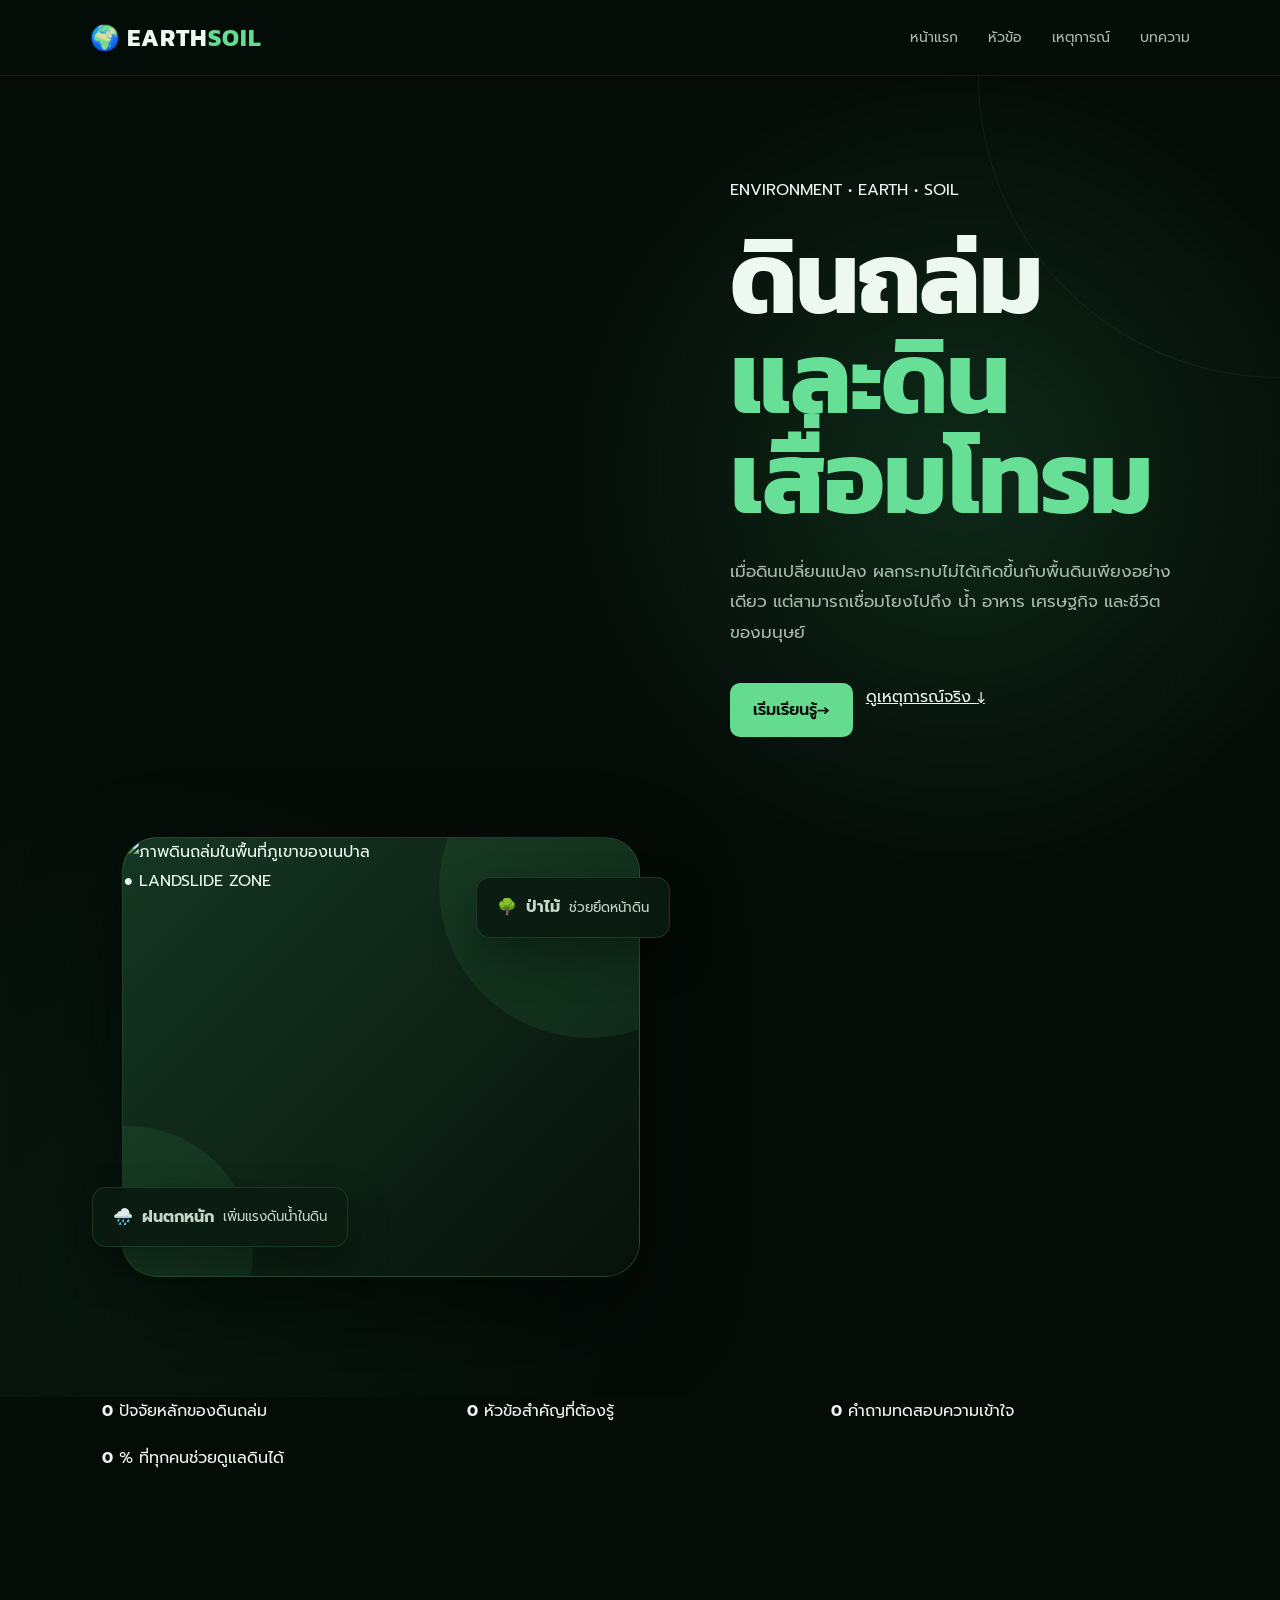
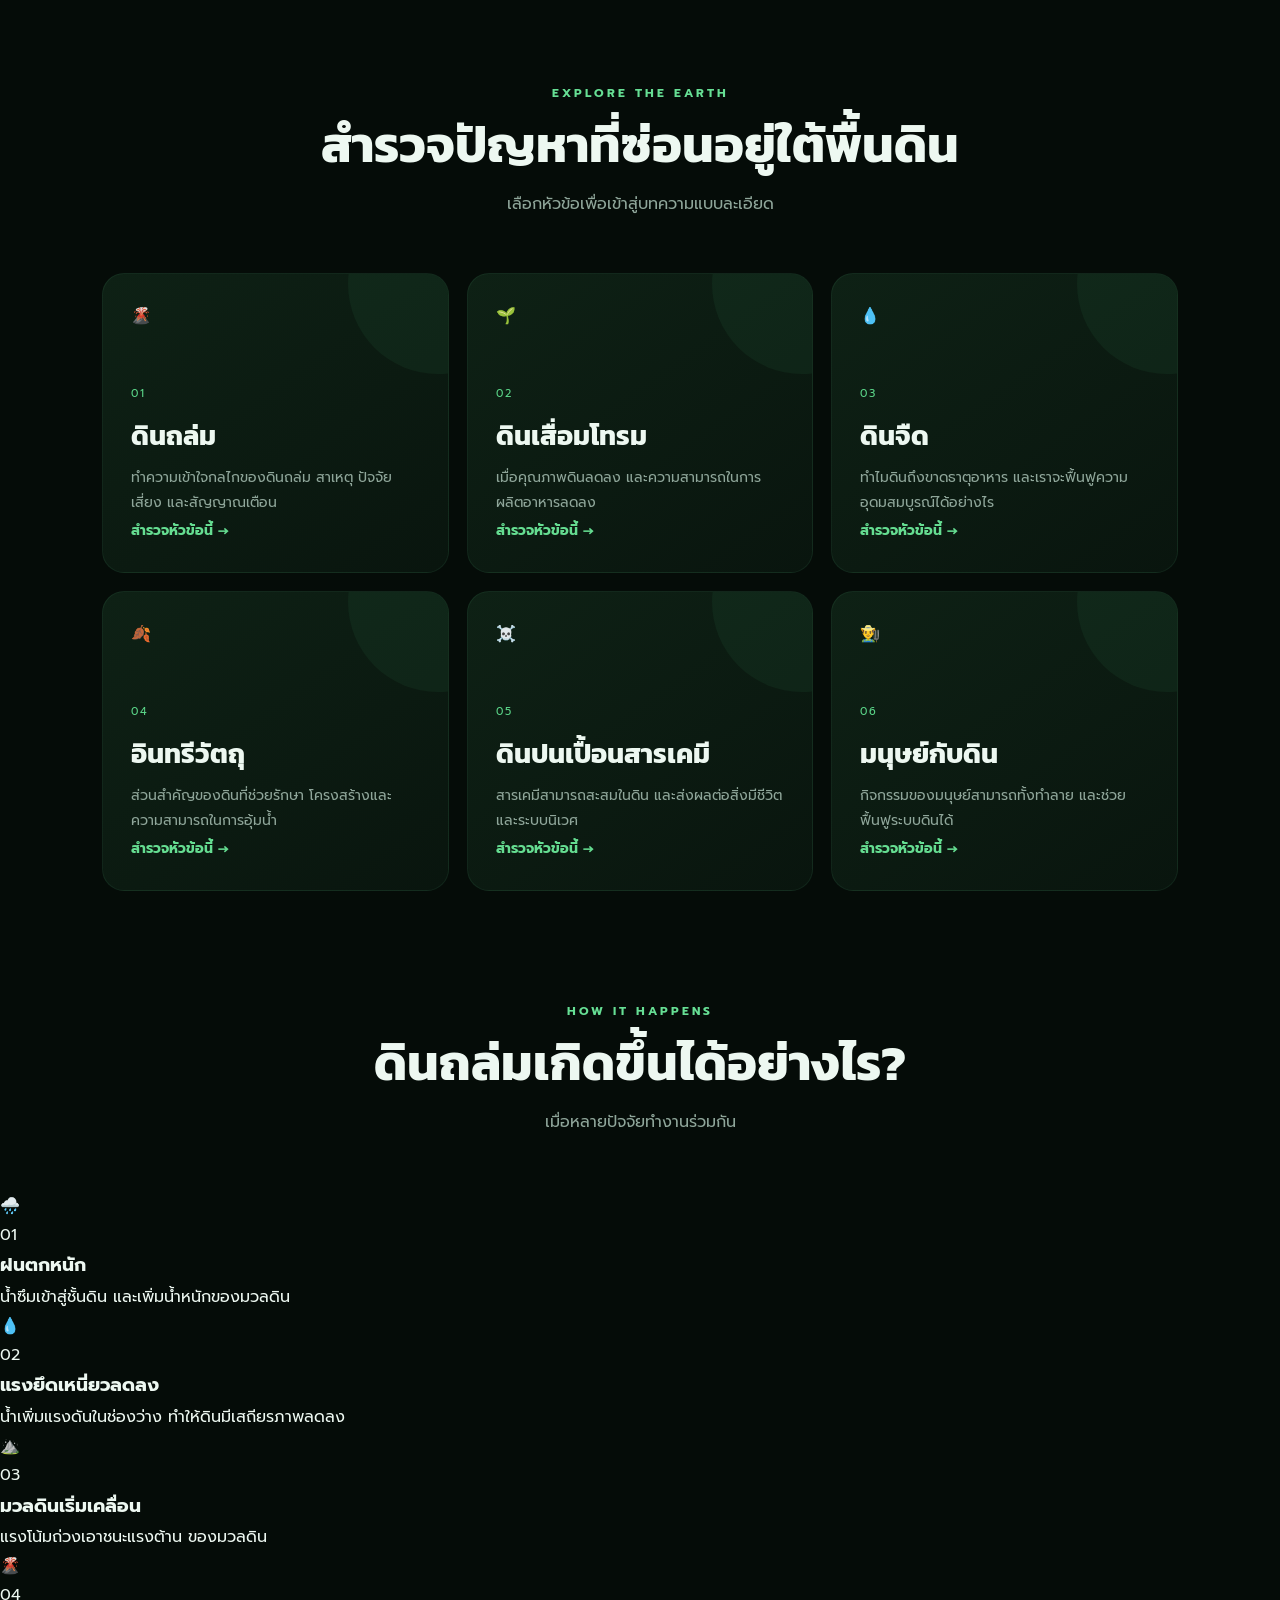
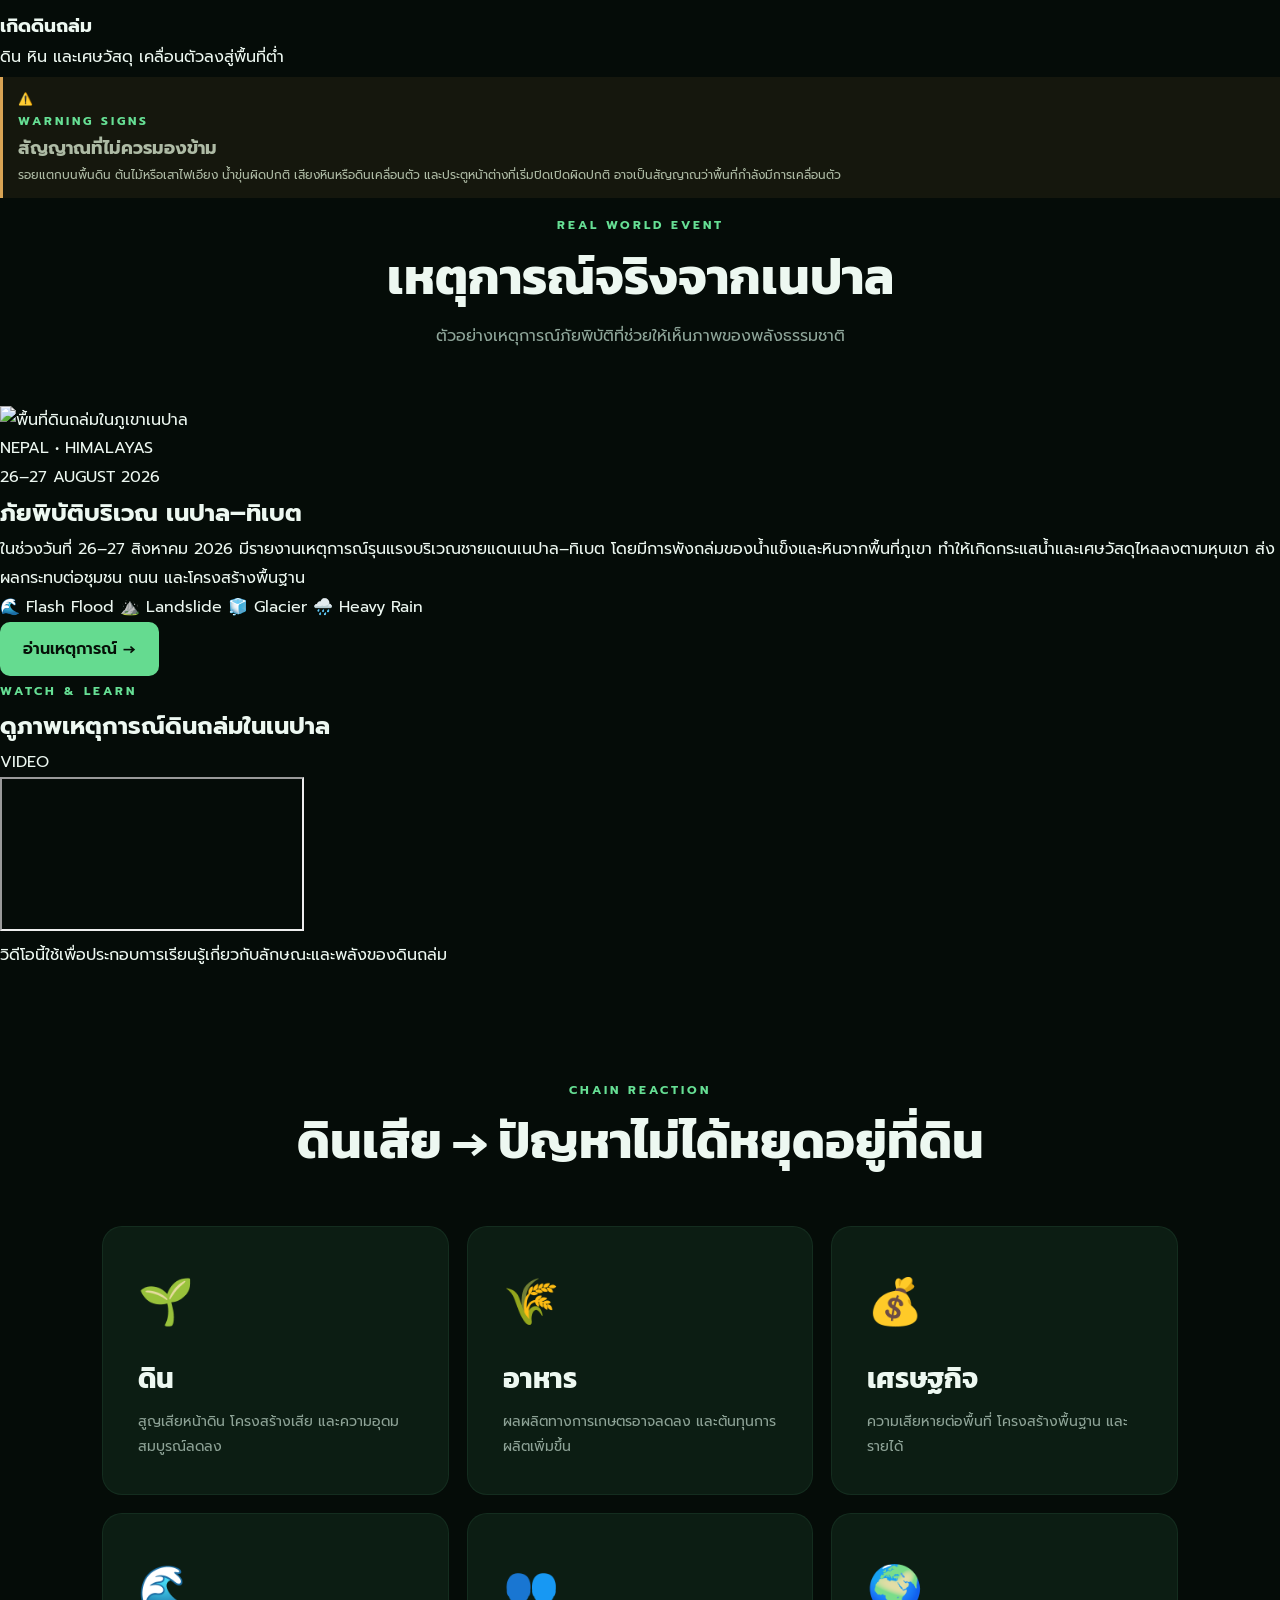
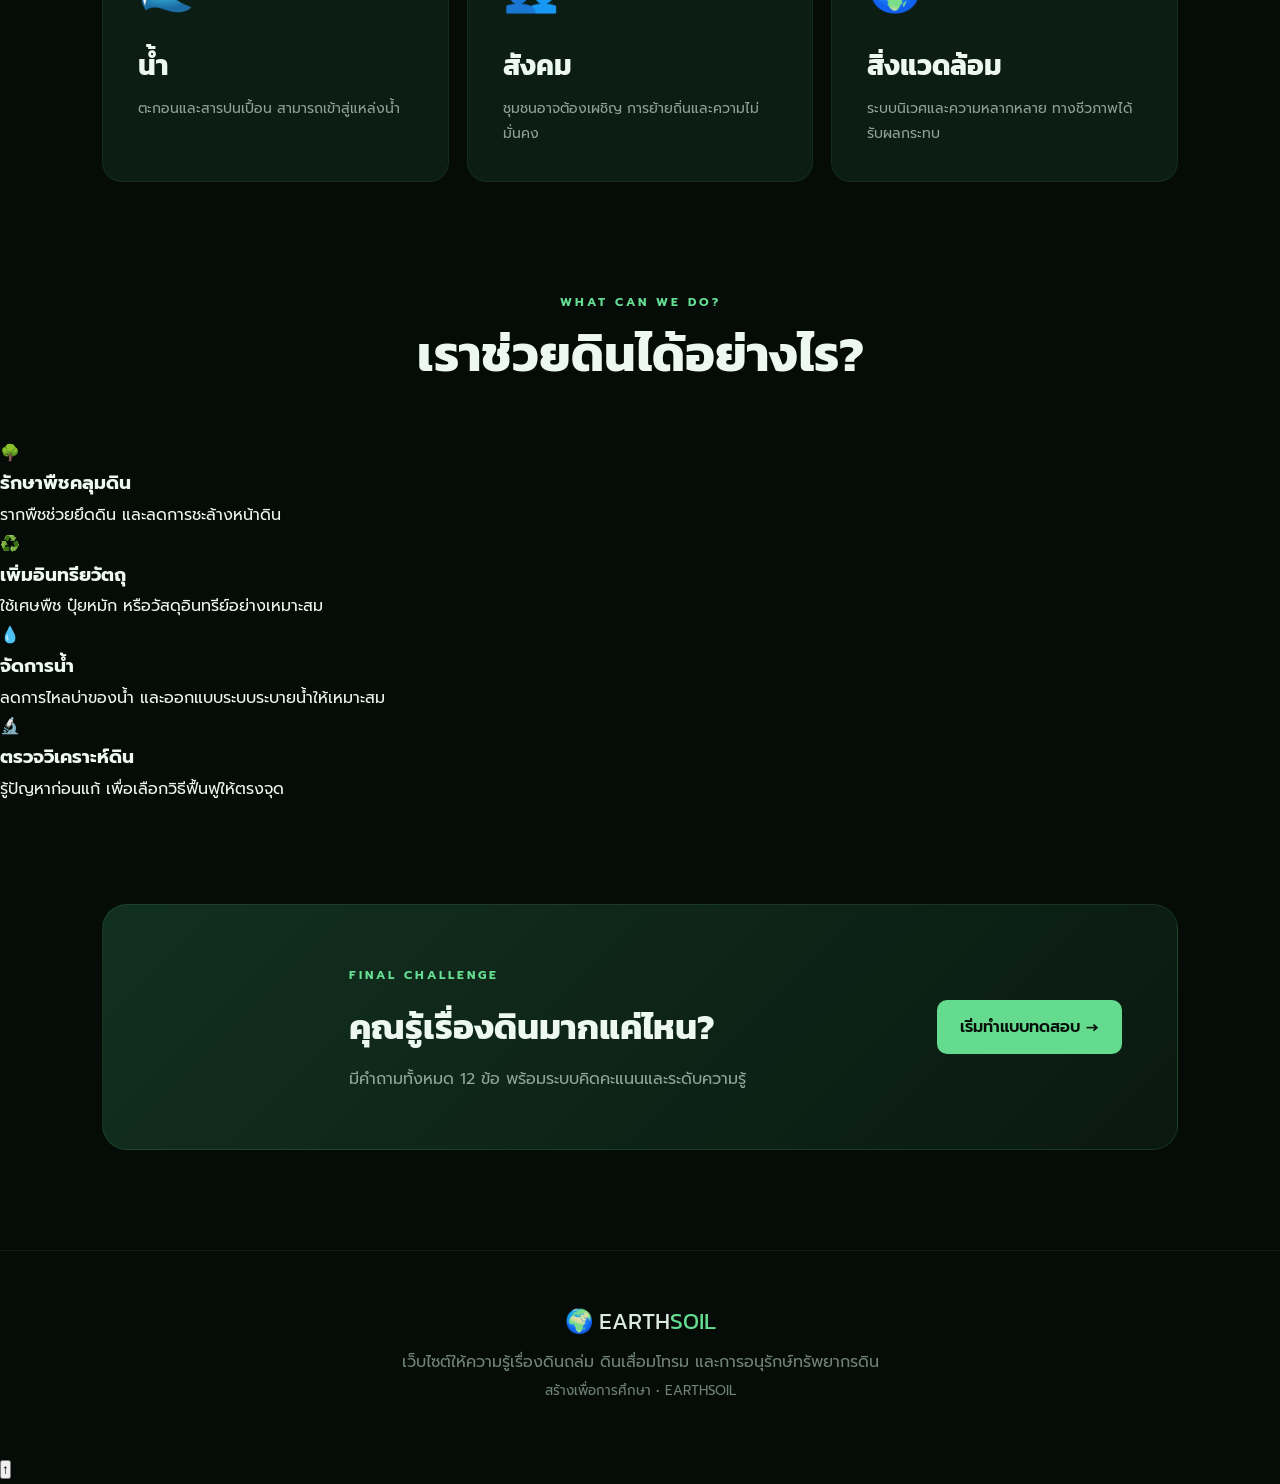
==== commit 32666c70: "Update index.html" ====
--- a/index.html
+++ b/index.html
@@ -1,71 +1,100 @@
 <!DOCTYPE html>
 <html lang="th">
+
 <head>
     <meta charset="UTF-8">
     <meta name="viewport" content="width=device-width, initial-scale=1.0">
 
     <title>EARTHSOIL | ดินถล่มและดินเสื่อมโทรม</title>
 
-    <meta
-        name="description"
-        content="เว็บไซต์ให้ความรู้เกี่ยวกับดินถล่ม ดินเสื่อมโทรม สาเหตุ ผลกระทบ การป้องกัน และการฟื้นฟู"
-    >
-
     <link rel="stylesheet" href="style.css">
+
+    <link rel="preconnect" href="https://fonts.googleapis.com">
+    <link rel="preconnect" href="https://fonts.gstatic.com" crossorigin>
+
+    <link href="https://fonts.googleapis.com/css2?family=Kanit:wght@300;400;500;600;700&family=Prompt:wght@300;400;500;600;700&display=swap" rel="stylesheet">
 </head>
 
 <body>
 
-<!-- =========================
-     NAVBAR
-========================= -->
+<!-- PROGRESS BAR -->
+
+<div class="reading-progress">
+    <div id="progressBar"></div>
+</div>
+
+
+<!-- PARTICLES -->
+
+<div class="particles">
+    <span></span>
+    <span></span>
+    <span></span>
+    <span></span>
+    <span></span>
+    <span></span>
+    <span></span>
+    <span></span>
+</div>
+
+
+<!-- NAVBAR -->
 
 <header class="navbar">
 
-    <a href="index.html" class="logo">
+    <div class="logo">
         🌍 EARTH<span>SOIL</span>
-    </a>
+    </div>
 
     <nav>
-        <a href="index.html">หน้าแรก</a>
+        <a href="#home">หน้าแรก</a>
+        <a href="#topics">หัวข้อ</a>
+        <a href="#event">เหตุการณ์</a>
         <a href="article.html">บทความ</a>
-        <a href="article.html?topic=quiz">แบบทดสอบ</a>
     </nav>
 
 </header>
 
 
-<!-- =========================
-     HERO
-========================= -->
-
-<section class="hero">
+<!-- HERO -->
+
+<section class="hero" id="home">
+
+    <div class="hero-overlay"></div>
 
     <div class="hero-content">
 
-        <p class="tag">
-            ENVIRONMENT • SOIL • DISASTER
+        <div class="live-badge">
+            <span></span>
+            ENVIRONMENT • EARTH • SOIL
+        </div>
+
+        <h1>
+            ดินถล่ม
+            <br>
+            <span>และดินเสื่อมโทรม</span>
+        </h1>
+
+        <p class="hero-text">
+
+            เมื่อดินเปลี่ยนแปลง
+            ผลกระทบไม่ได้เกิดขึ้นกับพื้นดินเพียงอย่างเดียว
+
+            แต่สามารถเชื่อมโยงไปถึง
+            น้ำ อาหาร เศรษฐกิจ และชีวิตของมนุษย์
+
         </p>
 
-        <h1>
-            ดินถล่มและ
-            <span>ดินเสื่อมโทรม</span>
-        </h1>
-
-        <p class="hero-text">
-            ทำความเข้าใจตั้งแต่สาเหตุ กลไก ผลกระทบ
-            ไปจนถึงวิธีป้องกันและฟื้นฟูดิน
-            พร้อมตัวอย่างเหตุการณ์จริงจากทั่วโลก
-        </p>
-
         <div class="hero-buttons">
 
             <a href="article.html" class="main-btn">
-                เริ่มเรียนรู้ →
+                เริ่มเรียนรู้
+                <span>→</span>
             </a>
 
-            <a href="#latest" class="secondary-btn">
-                เหตุการณ์ล่าสุด
+            <a href="#event" class="outline-btn">
+                ดูเหตุการณ์จริง
+                <span>↓</span>
             </a>
 
         </div>
@@ -73,35 +102,34 @@
     </div>
 
 
+    <!-- HERO VISUAL -->
+
     <div class="hero-visual">
 
         <div class="hero-image">
 
-            <div class="hero-image-content">
-
-                <span>🌋</span>
-
-                <strong>
-                    LANDSLIDE
-                </strong>
-
-                <small>
-                    Nature • Water • Gravity
-                </small>
-
-            </div>
-
-        </div>
-
+            <img
+                src="https://spatialagent.org/Landslide/images/1a.png"
+                alt="ภาพดินถล่มในพื้นที่ภูเขาของเนปาล"
+            >
+
+            <div class="image-label">
+                <span>●</span>
+                LANDSLIDE ZONE
+            </div>
+
+        </div>
 
         <div class="floating-card card-one">
-            💧
-            <span>น้ำฝน</span>
+            🌧️
+            <b>ฝนตกหนัก</b>
+            <small>เพิ่มแรงดันน้ำในดิน</small>
         </div>
 
         <div class="floating-card card-two">
             🌳
-            <span>พืชพรรณ</span>
+            <b>ป่าไม้</b>
+            <small>ช่วยยึดหน้าดิน</small>
         </div>
 
     </div>
@@ -109,575 +137,728 @@
 </section>
 
 
-<!-- =========================
-     INTRO STATS
-========================= -->
+<!-- STATS -->
 
 <section class="stats-section">
 
-    <div class="stat-card">
-        <strong>01</strong>
-        <span>ดินถล่ม</span>
-        <p>มวลดินและหินเคลื่อนตัวลงตามความลาดชัน</p>
-    </div>
-
-    <div class="stat-card">
-        <strong>02</strong>
-        <span>ดินเสื่อมโทรม</span>
-        <p>คุณภาพและความสามารถของดินลดลง</p>
-    </div>
-
-    <div class="stat-card">
-        <strong>03</strong>
-        <span>การฟื้นฟู</span>
-        <p>แก้ปัญหาที่ต้นเหตุและสร้างระบบระยะยาว</p>
+    <div class="stat">
+
+        <strong data-count="4">0</strong>
+
+        <span>ปัจจัยหลักของดินถล่ม</span>
+
+    </div>
+
+    <div class="stat">
+
+        <strong data-count="6">0</strong>
+
+        <span>หัวข้อสำคัญที่ต้องรู้</span>
+
+    </div>
+
+    <div class="stat">
+
+        <strong data-count="12">0</strong>
+
+        <span>คำถามทดสอบความเข้าใจ</span>
+
+    </div>
+
+    <div class="stat">
+
+        <strong data-count="100">0</strong>
+
+        <span>% ที่ทุกคนช่วยดูแลดินได้</span>
+
     </div>
 
 </section>
 
 
-<!-- =========================
-     TOPICS
-========================= -->
-
-<section class="section">
+<!-- TOPICS -->
+
+<section class="section" id="topics">
 
     <div class="section-title">
 
-        <p class="tag">
-            EXPLORE
+        <p class="tag">EXPLORE THE EARTH</p>
+
+        <h2>
+            สำรวจปัญหาที่ซ่อนอยู่ใต้พื้นดิน
+        </h2>
+
+        <p>
+            เลือกหัวข้อเพื่อเข้าสู่บทความแบบละเอียด
         </p>
 
+    </div>
+
+
+    <div class="topic-grid">
+
+
+        <a href="article.html?topic=landslide" class="topic-card">
+
+            <div class="topic-image landslide-bg">
+                🌋
+            </div>
+
+            <div class="topic-content">
+
+                <span class="topic-number">01</span>
+
+                <h3>ดินถล่ม</h3>
+
+                <p>
+                    ทำความเข้าใจกลไกของดินถล่ม
+                    สาเหตุ ปัจจัยเสี่ยง และสัญญาณเตือน
+                </p>
+
+                <b>
+                    สำรวจหัวข้อนี้ →
+                </b>
+
+            </div>
+
+        </a>
+
+
+        <a href="article.html?topic=degradation" class="topic-card">
+
+            <div class="topic-image soil-bg">
+                🌱
+            </div>
+
+            <div class="topic-content">
+
+                <span class="topic-number">02</span>
+
+                <h3>ดินเสื่อมโทรม</h3>
+
+                <p>
+                    เมื่อคุณภาพดินลดลง
+                    และความสามารถในการผลิตอาหารลดลง
+                </p>
+
+                <b>
+                    สำรวจหัวข้อนี้ →
+                </b>
+
+            </div>
+
+        </a>
+
+
+        <a href="article.html?topic=poorsoil" class="topic-card">
+
+            <div class="topic-image water-bg">
+                💧
+            </div>
+
+            <div class="topic-content">
+
+                <span class="topic-number">03</span>
+
+                <h3>ดินจืด</h3>
+
+                <p>
+                    ทำไมดินถึงขาดธาตุอาหาร
+                    และเราจะฟื้นฟูความอุดมสมบูรณ์ได้อย่างไร
+                </p>
+
+                <b>
+                    สำรวจหัวข้อนี้ →
+                </b>
+
+            </div>
+
+        </a>
+
+
+        <a href="article.html?topic=organic" class="topic-card">
+
+            <div class="topic-image organic-bg">
+                🍂
+            </div>
+
+            <div class="topic-content">
+
+                <span class="topic-number">04</span>
+
+                <h3>อินทรีวัตถุ</h3>
+
+                <p>
+                    ส่วนสำคัญของดินที่ช่วยรักษา
+                    โครงสร้างและความสามารถในการอุ้มน้ำ
+                </p>
+
+                <b>
+                    สำรวจหัวข้อนี้ →
+                </b>
+
+            </div>
+
+        </a>
+
+
+        <a href="article.html?topic=chemical" class="topic-card">
+
+            <div class="topic-image chemical-bg">
+                ☠️
+            </div>
+
+            <div class="topic-content">
+
+                <span class="topic-number">05</span>
+
+                <h3>ดินปนเปื้อนสารเคมี</h3>
+
+                <p>
+                    สารเคมีสามารถสะสมในดิน
+                    และส่งผลต่อสิ่งมีชีวิตและระบบนิเวศ
+                </p>
+
+                <b>
+                    สำรวจหัวข้อนี้ →
+                </b>
+
+            </div>
+
+        </a>
+
+
+        <a href="article.html?topic=human" class="topic-card">
+
+            <div class="topic-image human-bg">
+                👨‍🌾
+            </div>
+
+            <div class="topic-content">
+
+                <span class="topic-number">06</span>
+
+                <h3>มนุษย์กับดิน</h3>
+
+                <p>
+                    กิจกรรมของมนุษย์สามารถทั้งทำลาย
+                    และช่วยฟื้นฟูระบบดินได้
+                </p>
+
+                <b>
+                    สำรวจหัวข้อนี้ →
+                </b>
+
+            </div>
+
+        </a>
+
+    </div>
+
+</section>
+
+
+<!-- LANDSLIDE PROCESS -->
+
+<section class="process-section">
+
+    <div class="section-title">
+
+        <p class="tag">HOW IT HAPPENS</p>
+
         <h2>
-            สำรวจปัญหาของดิน
+            ดินถล่มเกิดขึ้นได้อย่างไร?
         </h2>
 
         <p>
-            เลือกหัวข้อเพื่ออ่านข้อมูลแบบละเอียด
+            เมื่อหลายปัจจัยทำงานร่วมกัน
         </p>
 
     </div>
 
 
-    <div class="topic-grid">
-
-        <a href="article.html?topic=landslide" class="topic-card">
-
-            <div class="topic-icon">🌋</div>
+    <div class="process">
+
+        <div class="process-step">
+
+            <div class="process-icon">
+                🌧️
+            </div>
+
+            <span>01</span>
+
+            <h3>ฝนตกหนัก</h3>
+
+            <p>
+                น้ำซึมเข้าสู่ชั้นดิน
+                และเพิ่มน้ำหนักของมวลดิน
+            </p>
+
+        </div>
+
+
+        <div class="process-line"></div>
+
+
+        <div class="process-step">
+
+            <div class="process-icon">
+                💧
+            </div>
+
+            <span>02</span>
+
+            <h3>แรงยึดเหนี่ยวลดลง</h3>
+
+            <p>
+                น้ำเพิ่มแรงดันในช่องว่าง
+                ทำให้ดินมีเสถียรภาพลดลง
+            </p>
+
+        </div>
+
+
+        <div class="process-line"></div>
+
+
+        <div class="process-step">
+
+            <div class="process-icon">
+                ⛰️
+            </div>
+
+            <span>03</span>
+
+            <h3>มวลดินเริ่มเคลื่อน</h3>
+
+            <p>
+                แรงโน้มถ่วงเอาชนะแรงต้าน
+                ของมวลดิน
+            </p>
+
+        </div>
+
+
+        <div class="process-line"></div>
+
+
+        <div class="process-step danger">
+
+            <div class="process-icon">
+                🌋
+            </div>
+
+            <span>04</span>
+
+            <h3>เกิดดินถล่ม</h3>
+
+            <p>
+                ดิน หิน และเศษวัสดุ
+                เคลื่อนตัวลงสู่พื้นที่ต่ำ
+            </p>
+
+        </div>
+
+    </div>
+
+</section>
+
+
+<!-- WARNING -->
+
+<section class="warning-section">
+
+    <div class="warning-box">
+
+        <div class="warning-icon">
+            ⚠️
+        </div>
+
+        <div>
+
+            <span class="tag">
+                WARNING SIGNS
+            </span>
+
+            <h2>
+                สัญญาณที่ไม่ควรมองข้าม
+            </h2>
+
+            <p>
+                รอยแตกบนพื้นดิน ต้นไม้หรือเสาไฟเอียง
+                น้ำขุ่นผิดปกติ เสียงหินหรือดินเคลื่อนตัว
+                และประตูหน้าต่างที่เริ่มปิดเปิดผิดปกติ
+                อาจเป็นสัญญาณว่าพื้นที่กำลังมีการเคลื่อนตัว
+            </p>
+
+        </div>
+
+    </div>
+
+</section>
+
+
+<!-- NEPAL EVENT -->
+
+<section class="event-section" id="event">
+
+    <div class="section-title">
+
+        <p class="tag">REAL WORLD EVENT</p>
+
+        <h2>
+            เหตุการณ์จริงจากเนปาล
+        </h2>
+
+        <p>
+            ตัวอย่างเหตุการณ์ภัยพิบัติที่ช่วยให้เห็นภาพของพลังธรรมชาติ
+        </p>
+
+    </div>
+
+
+    <div class="event-grid">
+
+
+        <div class="event-image">
+
+            <img
+                src="https://scx2.b-cdn.net/gfx/news/hires/2021/earthquakes-and-extrem.jpg"
+                alt="พื้นที่ดินถล่มในภูเขาเนปาล"
+            >
+
+            <div class="event-image-label">
+                NEPAL • HIMALAYAS
+            </div>
+
+        </div>
+
+
+        <div class="event-content">
+
+            <span class="event-date">
+                26–27 AUGUST 2026
+            </span>
+
+            <h2>
+                ภัยพิบัติบริเวณ
+                <span>เนปาล–ทิเบต</span>
+            </h2>
+
+            <p>
+                ในช่วงวันที่ 26–27 สิงหาคม 2026
+                มีรายงานเหตุการณ์รุนแรงบริเวณชายแดนเนปาล–ทิเบต
+                โดยมีการพังถล่มของน้ำแข็งและหินจากพื้นที่ภูเขา
+                ทำให้เกิดกระแสน้ำและเศษวัสดุไหลลงตามหุบเขา
+                ส่งผลกระทบต่อชุมชน ถนน และโครงสร้างพื้นฐาน
+            </p>
+
+            <div class="event-tags">
+
+                <span>🌊 Flash Flood</span>
+                <span>⛰️ Landslide</span>
+                <span>🧊 Glacier</span>
+                <span>🌧️ Heavy Rain</span>
+
+            </div>
+
+            <a href="article.html?topic=nepal" class="main-btn">
+                อ่านเหตุการณ์ →
+            </a>
+
+        </div>
+
+    </div>
+
+
+    <!-- VIDEO -->
+
+    <div class="video-box">
+
+        <div class="video-header">
 
             <div>
-                <span class="topic-number">01</span>
-                <h3>ดินถล่ม</h3>
-                <p>
-                    สาเหตุ กลไก ปัจจัยเสี่ยง
-                    และการป้องกัน
-                </p>
-            </div>
-
-            <b>อ่านบทความ →</b>
-
-        </a>
-
-
-        <a href="article.html?topic=degradation" class="topic-card">
-
-            <div class="topic-icon">🌱</div>
+
+                <span class="tag">
+                    WATCH & LEARN
+                </span>
+
+                <h2>
+                    ดูภาพเหตุการณ์ดินถล่มในเนปาล
+                </h2>
+
+            </div>
+
+            <span class="video-live">
+                VIDEO
+            </span>
+
+        </div>
+
+
+        <div class="video-wrapper">
+
+            <iframe
+                src="https://www.youtube.com/embed/NdZDPAi3D7k"
+                title="Massive Landslide in Nepal"
+                allowfullscreen>
+            </iframe>
+
+        </div>
+
+        <p class="video-note">
+            วิดีโอนี้ใช้เพื่อประกอบการเรียนรู้เกี่ยวกับลักษณะและพลังของดินถล่ม
+        </p>
+
+    </div>
+
+</section>
+
+
+<!-- IMPACT -->
+
+<section class="impact-section">
+
+    <div class="section-title">
+
+        <p class="tag">CHAIN REACTION</p>
+
+        <h2>
+            ดินเสีย → ปัญหาไม่ได้หยุดอยู่ที่ดิน
+        </h2>
+
+    </div>
+
+
+    <div class="impact-grid">
+
+
+        <div class="impact-card">
+
+            <span>🌱</span>
+
+            <h3>
+                ดิน
+            </h3>
+
+            <p>
+                สูญเสียหน้าดิน
+                โครงสร้างเสีย
+                และความอุดมสมบูรณ์ลดลง
+            </p>
+
+        </div>
+
+
+        <div class="impact-card">
+
+            <span>🌾</span>
+
+            <h3>
+                อาหาร
+            </h3>
+
+            <p>
+                ผลผลิตทางการเกษตรอาจลดลง
+                และต้นทุนการผลิตเพิ่มขึ้น
+            </p>
+
+        </div>
+
+
+        <div class="impact-card">
+
+            <span>💰</span>
+
+            <h3>
+                เศรษฐกิจ
+            </h3>
+
+            <p>
+                ความเสียหายต่อพื้นที่
+                โครงสร้างพื้นฐาน และรายได้
+            </p>
+
+        </div>
+
+
+        <div class="impact-card">
+
+            <span>🌊</span>
+
+            <h3>
+                น้ำ
+            </h3>
+
+            <p>
+                ตะกอนและสารปนเปื้อน
+                สามารถเข้าสู่แหล่งน้ำ
+            </p>
+
+        </div>
+
+
+        <div class="impact-card">
+
+            <span>👥</span>
+
+            <h3>
+                สังคม
+            </h3>
+
+            <p>
+                ชุมชนอาจต้องเผชิญ
+                การย้ายถิ่นและความไม่มั่นคง
+            </p>
+
+        </div>
+
+
+        <div class="impact-card">
+
+            <span>🌍</span>
+
+            <h3>
+                สิ่งแวดล้อม
+            </h3>
+
+            <p>
+                ระบบนิเวศและความหลากหลาย
+                ทางชีวภาพได้รับผลกระทบ
+            </p>
+
+        </div>
+
+    </div>
+
+</section>
+
+
+<!-- SOLUTION -->
+
+<section class="solution-section">
+
+    <div class="section-title">
+
+        <p class="tag">WHAT CAN WE DO?</p>
+
+        <h2>
+            เราช่วยดินได้อย่างไร?
+        </h2>
+
+    </div>
+
+
+    <div class="solution-grid">
+
+
+        <div class="solution-card">
 
             <div>
-                <span class="topic-number">02</span>
-                <h3>ดินเสื่อมโทรม</h3>
-                <p>
-                    การลดลงของคุณภาพ
-                    และความอุดมสมบูรณ์ของดิน
-                </p>
-            </div>
-
-            <b>อ่านบทความ →</b>
-
-        </a>
-
-
-        <a href="article.html?topic=poorsoil" class="topic-card">
-
-            <div class="topic-icon">💧</div>
+                🌳
+            </div>
+
+            <h3>
+                รักษาพืชคลุมดิน
+            </h3>
+
+            <p>
+                รากพืชช่วยยึดดิน
+                และลดการชะล้างหน้าดิน
+            </p>
+
+        </div>
+
+
+        <div class="solution-card">
 
             <div>
-                <span class="topic-number">03</span>
-                <h3>ดินจืด</h3>
-                <p>
-                    ปัญหาธาตุอาหารในดิน
-                    และแนวทางปรับปรุง
-                </p>
-            </div>
-
-            <b>อ่านบทความ →</b>
-
-        </a>
-
-
-        <a href="article.html?topic=organic" class="topic-card">
-
-            <div class="topic-icon">🍂</div>
+                ♻️
+            </div>
+
+            <h3>
+                เพิ่มอินทรียวัตถุ
+            </h3>
+
+            <p>
+                ใช้เศษพืช ปุ๋ยหมัก
+                หรือวัสดุอินทรีย์อย่างเหมาะสม
+            </p>
+
+        </div>
+
+
+        <div class="solution-card">
 
             <div>
-                <span class="topic-number">04</span>
-                <h3>ดินขาดอินทรีวัตถุ</h3>
-                <p>
-                    ความสำคัญของอินทรียวัตถุ
-                    ต่อโครงสร้างดิน
-                </p>
-            </div>
-
-            <b>อ่านบทความ →</b>
-
-        </a>
-
-
-        <a href="article.html?topic=chemical" class="topic-card">
-
-            <div class="topic-icon">☠️</div>
+                💧
+            </div>
+
+            <h3>
+                จัดการน้ำ
+            </h3>
+
+            <p>
+                ลดการไหลบ่าของน้ำ
+                และออกแบบระบบระบายน้ำให้เหมาะสม
+            </p>
+
+        </div>
+
+
+        <div class="solution-card">
 
             <div>
-                <span class="topic-number">05</span>
-                <h3>ดินปนเปื้อนสารเคมี</h3>
-                <p>
-                    การสะสมของสารปนเปื้อน
-                    และผลกระทบ
-                </p>
-            </div>
-
-            <b>อ่านบทความ →</b>
-
-        </a>
-
-
-        <a href="article.html?topic=human" class="topic-card">
-
-            <div class="topic-icon">👨‍🌾</div>
-
-            <div>
-                <span class="topic-number">06</span>
-                <h3>พฤติกรรมมนุษย์</h3>
-                <p>
-                    กิจกรรมที่เร่งการเสื่อมโทรม
-                    ของดิน
-                </p>
-            </div>
-
-            <b>อ่านบทความ →</b>
-
-        </a>
+                🔬
+            </div>
+
+            <h3>
+                ตรวจวิเคราะห์ดิน
+            </h3>
+
+            <p>
+                รู้ปัญหาก่อนแก้
+                เพื่อเลือกวิธีฟื้นฟูให้ตรงจุด
+            </p>
+
+        </div>
 
     </div>
 
 </section>
 
 
-<!-- =========================
-     VISUAL BANNER
-========================= -->
-
-<section class="visual-banner">
-
-    <div class="visual-banner-content">
-
-        <p class="tag">
-            THE GROUND BENEATH US
+<!-- QUIZ -->
+
+<section class="quiz-preview">
+
+    <div class="quiz-glow"></div>
+
+    <div>
+
+        <span class="tag">
+            FINAL CHALLENGE
+        </span>
+
+        <h2>
+            คุณรู้เรื่องดินมากแค่ไหน?
+        </h2>
+
+        <p>
+            มีคำถามทั้งหมด 12 ข้อ
+            พร้อมระบบคิดคะแนนและระดับความรู้
         </p>
 
-        <h2>
-            ดินคือพื้นฐานของชีวิต
-        </h2>
-
-        <p>
-            เมื่อดินเปลี่ยนแปลง ผลกระทบไม่ได้หยุดอยู่ที่พื้นดิน
-            แต่สามารถส่งต่อไปยังน้ำ อาหาร เศรษฐกิจ
-            ระบบนิเวศ และชุมชน
-        </p>
-
-    </div>
+    </div>
+
+    <a href="article.html?topic=quiz" class="main-btn">
+        เริ่มทำแบบทดสอบ →
+    </a>
 
 </section>
 
 
-<!-- =========================
-     CYCLE
-========================= -->
-
-<section class="cycle-section">
-
-    <div class="section-title">
-
-        <p class="tag">
-            THE VICIOUS CYCLE
-        </p>
-
-        <h2>
-            วงจรที่ทำให้ดินเสื่อม
-        </h2>
-
-        <p>
-            ปัญหาหนึ่งสามารถนำไปสู่อีกปัญหาหนึ่งได้
-        </p>
-
-    </div>
-
-
-    <div class="cycle">
-
-        <div class="cycle-item">
-            <strong>01</strong>
-            <span>🌱</span>
-            <h3>ดินเสื่อม</h3>
-        </div>
-
-        <div class="arrow">→</div>
-
-        <div class="cycle-item">
-            <strong>02</strong>
-            <span>📉</span>
-            <h3>ผลผลิตลด</h3>
-        </div>
-
-        <div class="arrow">→</div>
-
-        <div class="cycle-item">
-            <strong>03</strong>
-            <span>💸</span>
-            <h3>รายได้ลด</h3>
-        </div>
-
-        <div class="arrow">→</div>
-
-        <div class="cycle-item">
-            <strong>04</strong>
-            <span>🧪</span>
-            <h3>ต้นทุนเพิ่ม</h3>
-        </div>
-
-        <div class="arrow">→</div>
-
-        <div class="cycle-item">
-            <strong>05</strong>
-            <span>☠️</span>
-            <h3>ดินเสื่อมหนักขึ้น</h3>
-        </div>
-
-    </div>
-
-</section>
-
-
-<!-- =========================
-     LATEST NEPAL EVENT
-========================= -->
-
-<section class="latest-section" id="latest">
-
-    <div class="section-title">
-
-        <p class="tag">
-            REAL WORLD EVENT • 26 AUG 2026
-        </p>
-
-        <h2>
-            เหตุการณ์น้ำหลากและดินถล่ม
-            บริเวณชายแดนเนปาล–ทิเบต
-        </h2>
-
-        <p>
-            ตัวอย่างเหตุการณ์จริงที่แสดงให้เห็นพลังของน้ำ
-            ภูมิประเทศ และมวลเศษวัสดุในพื้นที่ภูเขา
-        </p>
-
-    </div>
-
-
-    <div class="latest-card">
-
-        <div class="latest-visual">
-
-            <div class="disaster-map">
-
-                <div class="mountain mountain-a"></div>
-                <div class="mountain mountain-b"></div>
-                <div class="mountain mountain-c"></div>
-
-                <div class="water-flow"></div>
-
-                <div class="danger-label">
-                    ⚠️ FLASH FLOOD
-                </div>
-
-                <div class="location-label">
-                    🇳🇵 NEPAL
-                </div>
-
-            </div>
-
-        </div>
-
-
-        <div class="latest-info">
-
-            <span class="news-badge">
-                🔴 เหตุการณ์จริง
-            </span>
-
-            <h3>
-                Nepal–Tibet Border Disaster
-            </h3>
-
-            <p class="latest-date">
-                📅 26 สิงหาคม 2026
-            </p>
-
-            <p>
-                เกิดเหตุการณ์น้ำหลากและมวลเศษวัสดุไหลลงตาม
-                หุบเขาบริเวณชายแดนเนปาล–ทิเบต
-                ส่งผลกระทบต่อพื้นที่ Rasuwa และบริเวณใกล้เคียง
-            </p>
-
-            <p>
-                รายงานระบุว่าการพังถล่มของมวลน้ำแข็ง หิน
-                และตะกอนในพื้นที่ภูเขามีส่วนเกี่ยวข้องกับ
-                น้ำหลากที่เคลื่อนตัวอย่างรวดเร็ว
-            </p>
-
-            <div class="latest-stats">
-
-                <div>
-                    <strong>🏔️</strong>
-                    <span>ภูเขาสูงชัน</span>
-                </div>
-
-                <div>
-                    <strong>💧</strong>
-                    <span>น้ำหลาก</span>
-                </div>
-
-                <div>
-                    <strong>🪨</strong>
-                    <span>เศษหินและตะกอน</span>
-                </div>
-
-            </div>
-
-
-            <div class="warning-box">
-
-                ⚠️ เหตุการณ์จริงอาจมีภาพที่รุนแรง
-                เว็บไซต์นี้ใช้เพื่อการศึกษา
-
-            </div>
-
-
-            <a
-                href="https://www.aljazeera.com/video/newsfeed/2026/8/26/rescuers-search-for-hundreds-missing-in-nepal-tibet-flash-floods"
-                target="_blank"
-                rel="noopener noreferrer"
-                class="news-link">
-
-                🎥 ดูรายงานข่าวและวิดีโอ →
-                
-            </a>
-
-        </div>
-
-    </div>
-
-
-    <div class="source-note">
-
-        <span>แหล่งข้อมูลเหตุการณ์:</span>
-
-        Reuters • AP • ABC News • Al Jazeera
-
-    </div>
-
-</section>
-
-
-<!-- =========================
-     IMPACT
-========================= -->
-
-<section class="impact-section">
-
-    <div class="section-title">
-
-        <p class="tag">
-            IMPACT
-        </p>
-
-        <h2>
-            ผลกระทบไม่ได้เกิดกับดินเพียงอย่างเดียว
-        </h2>
-
-    </div>
-
-
-    <div class="impact-grid">
-
-        <a
-            href="article.html?topic=economy"
-            class="impact-card"
-        >
-            <span>💰</span>
-
-            <h3>
-                เศรษฐกิจ
-            </h3>
-
-            <p>
-                ต้นทุนเพิ่ม รายได้ลด
-                ความเสียหายต่อทรัพย์สิน
-                และภาระหนี้สิน
-            </p>
-
-        </a>
-
-
-        <a
-            href="article.html?topic=environment"
-            class="impact-card"
-        >
-            <span>🌳</span>
-
-            <h3>
-                สิ่งแวดล้อม
-            </h3>
-
-            <p>
-                สูญเสียหน้าดิน
-                คุณภาพน้ำลดลง
-                และกระทบระบบนิเวศ
-            </p>
-
-        </a>
-
-
-        <a
-            href="article.html?topic=social"
-            class="impact-card"
-        >
-            <span>👥</span>
-
-            <h3>
-                สังคม
-            </h3>
-
-            <p>
-                กระทบความมั่นคงทางอาหาร
-                สุขภาพ และคุณภาพชีวิต
-            </p>
-
-        </a>
-
-    </div>
-
-</section>
-
-
-<!-- =========================
-     PREVENTION
-========================= -->
-
-<section class="prevention-section">
-
-    <div class="section-title">
-
-        <p class="tag">
-            PREVENTION
-        </p>
-
-        <h2>
-            เราช่วยลดความเสี่ยงได้อย่างไร?
-        </h2>
-
-    </div>
-
-
-    <div class="prevention-grid">
-
-        <div class="prevention-card">
-            <span>🌳</span>
-            <h3>รักษาพืชพรรณ</h3>
-            <p>
-                รากพืชช่วยเพิ่มความมั่นคงของดิน
-                และช่วยลดการกัดเซาะ
-            </p>
-        </div>
-
-        <div class="prevention-card">
-            <span>💧</span>
-            <h3>จัดการน้ำ</h3>
-            <p>
-                ระบบระบายน้ำที่เหมาะสม
-                ช่วยลดการสะสมน้ำในพื้นที่เสี่ยง
-            </p>
-        </div>
-
-        <div class="prevention-card">
-            <span>🏔️</span>
-            <h3>รู้จักพื้นที่เสี่ยง</h3>
-            <p>
-                หลีกเลี่ยงการก่อสร้าง
-                ในพื้นที่ที่มีความลาดชันหรือเคยเกิดเหตุ
-            </p>
-        </div>
-
-        <div class="prevention-card">
-            <span>📢</span>
-            <h3>เฝ้าระวัง</h3>
-            <p>
-                ติดตามฝนตกหนัก
-                ระบบแจ้งเตือน และคำแนะนำจากหน่วยงาน
-            </p>
-        </div>
-
-    </div>
-
-</section>
-
-
-<!-- =========================
-     QUIZ
-========================= -->
-
-<section class="quiz-preview">
-
-    <div>
-
-        <p class="tag">
-            TEST YOUR KNOWLEDGE
-        </p>
-
-        <h2>
-            อ่านจบแล้วลองทดสอบดู
-        </h2>
-
-        <p>
-            ทดสอบความเข้าใจเกี่ยวกับดินถล่ม
-            ดินเสื่อมโทรม และการป้องกัน
-        </p>
-
-    </div>
-
-
-    <a
-        href="article.html?topic=quiz"
-        class="main-btn"
-    >
-        🧠 ทำแบบทดสอบ →
-    </a>
-
-</section>
-
-
-<!-- =========================
-     FOOTER
-========================= -->
+<!-- FOOTER -->
 
 <footer>
 
@@ -686,18 +867,26 @@
     </div>
 
     <p>
-        เว็บไซต์ให้ความรู้เรื่องดินถล่ม
-        ดินเสื่อมโทรม และสิ่งแวดล้อม
+        เว็บไซต์ให้ความรู้เรื่องดินถล่ม ดินเสื่อมโทรม
+        และการอนุรักษ์ทรัพยากรดิน
     </p>
 
+    <div class="footer-line"></div>
+
     <small>
-        สร้างเพื่อการศึกษา
+        สร้างเพื่อการศึกษา • EARTHSOIL
     </small>
 
 </footer>
 
 
+<button id="topBtn" class="top-btn">
+    ↑
+</button>
+
+
 <script src="script.js"></script>
 
 </body>
+
 </html>
--- a/style.css
+++ b/style.css
@@ -1,4 +1,9 @@
 @import url('https://fonts.googleapis.com/css2?family=Kanit:wght@300;400;500;600;700&family=Prompt:wght@300;400;500;600;700&display=swap');
+
+
+/* =====================================================
+   RESET
+===================================================== */
 
 * {
     margin: 0;
@@ -12,43 +17,60 @@
 
 body {
     font-family: "Prompt", sans-serif;
-    background: #07110d;
-    color: #e9f5ee;
+    background: #050c08;
+    color: #edf8f1;
     line-height: 1.8;
 }
 
-
-/* =========================
+a {
+    color: inherit;
+}
+
+::selection {
+    background: #5fda8c;
+    color: #041008;
+}
+
+
+/* =====================================================
    NAVBAR
-========================= */
+===================================================== */
 
 .navbar {
-    height: 75px;
+    position: sticky;
+    top: 0;
+    z-index: 1000;
+
+    height: 76px;
+
     padding: 0 7%;
+
     display: flex;
     align-items: center;
     justify-content: space-between;
 
-    background: rgba(5, 17, 12, 0.92);
-
-    border-bottom: 1px solid rgba(150, 255, 190, 0.08);
-
-    position: sticky;
-    top: 0;
-    z-index: 1000;
-
-    backdrop-filter: blur(15px);
+    background: rgba(4, 13, 8, 0.82);
+
+    border-bottom:
+        1px solid rgba(120, 230, 160, 0.1);
+
+    backdrop-filter: blur(20px);
 }
 
 .logo {
-    font-family: "Kanit";
-    font-size: 23px;
+    text-decoration: none;
+
+    font-family: "Kanit", sans-serif;
+
+    font-size: 24px;
     font-weight: 700;
+
     letter-spacing: 1px;
 }
 
-.logo span {
-    color: #62d990;
+.logo span,
+.footer-logo span {
+    color: #65dd91;
 }
 
 .navbar nav {
@@ -57,327 +79,1108 @@
 }
 
 .navbar nav a {
-    color: #b9cfc2;
     text-decoration: none;
+
+    color: #a9bdb0;
+
+    font-size: 14px;
+
+    transition: 0.25s;
+}
+
+.navbar nav a:hover {
+    color: #6be39a;
+}
+
+
+/* =====================================================
+   COMMON
+===================================================== */
+
+.tag {
+    color: #66df94;
+
+    font-size: 12px;
+
+    font-weight: 700;
+
+    letter-spacing: 3px;
+
+    text-transform: uppercase;
+}
+
+.section {
+    padding: 110px 8%;
+}
+
+.section-title {
+    text-align: center;
+
+    max-width: 850px;
+
+    margin:
+        0 auto 55px;
+}
+
+.section-title h2 {
+    font-family: "Kanit", sans-serif;
+
+    font-size: clamp(32px, 5vw, 50px);
+
+    line-height: 1.2;
+
+    margin: 10px 0 15px;
+}
+
+.section-title p:last-child {
+    color: #8fa69a;
+}
+
+
+/* =====================================================
+   BUTTONS
+===================================================== */
+
+.main-btn,
+.secondary-btn {
+    display: inline-flex;
+
+    align-items: center;
+    justify-content: center;
+
+    padding: 13px 23px;
+
+    border-radius: 10px;
+
+    text-decoration: none;
+
+    font-weight: 600;
+
     transition: 0.3s;
 }
 
-.navbar nav a:hover {
-    color: #72e89b;
-}
-
-
-/* =========================
-   HERO
-========================= */
-
-.hero {
-    min-height: 620px;
-
-    display: flex;
-    justify-content: space-between;
-    align-items: center;
-
-    gap: 70px;
-
-    padding: 90px 9%;
-
-    background:
-        radial-gradient(
-            circle at 80% 20%,
-            rgba(70, 190, 105, 0.18),
-            transparent 35%
-        );
-}
-
-.hero-content {
-    max-width: 700px;
-}
-
-.tag {
-    color: #63db91;
-    font-size: 13px;
-    letter-spacing: 3px;
-    font-weight: 600;
-}
-
-.hero h1 {
-    font-family: "Kanit";
-    font-size: clamp(50px, 7vw, 90px);
-    line-height: 1.05;
-    margin: 20px 0;
-}
-
-.hero h1 span {
-    color: #6be39a;
-}
-
-.hero-text {
-    max-width: 600px;
-    color: #a9bdb0;
-    font-size: 17px;
-}
-
 .main-btn {
-    display: inline-block;
-
-    margin-top: 30px;
-
-    padding: 13px 27px;
-
-    background: #65d88f;
-    color: #07110d;
-
-    text-decoration: none;
-
-    border-radius: 9px;
-
-    font-weight: 600;
-
-    transition: 0.3s;
+    background: #65db90;
+
+    color: #061008;
 }
 
 .main-btn:hover {
     transform: translateY(-4px);
-    box-shadow: 0 12px 35px rgba(91, 224, 139, 0.2);
-}
-
-
-/* =========================
-   HERO CARD
-========================= */
-
-.hero-card {
-    width: 330px;
-
-    padding: 35px;
+
+    box-shadow:
+        0 15px 40px rgba(70, 220, 130, 0.22);
+}
+
+.secondary-btn {
+    border:
+        1px solid rgba(110, 225, 150, 0.2);
+
+    color: #c0d5c8;
+
+    background: rgba(255,255,255,0.025);
+}
+
+.secondary-btn:hover {
+    transform: translateY(-4px);
+
+    border-color: #65db90;
+
+    color: #65db90;
+}
+
+
+/* =====================================================
+   HERO
+===================================================== */
+
+.hero {
+    position: relative;
+
+    min-height: 700px;
+
+    padding: 100px 8%;
+
+    display: grid;
+
+    grid-template-columns:
+        1.1fr 0.9fr;
+
+    align-items: center;
+
+    gap: 80px;
+
+    overflow: hidden;
+
+    background:
+        radial-gradient(
+            circle at 75% 30%,
+            rgba(62, 195, 110, 0.16),
+            transparent 30%
+        ),
+        radial-gradient(
+            circle at 10% 90%,
+            rgba(28, 110, 65, 0.12),
+            transparent 30%
+        );
+}
+
+.hero::before {
+    content: "";
+
+    position: absolute;
+
+    width: 600px;
+    height: 600px;
+
+    right: -300px;
+    top: -300px;
+
+    border-radius: 50%;
+
+    border:
+        1px solid rgba(100,220,140,0.08);
+}
+
+.hero-content {
+    position: relative;
+    z-index: 2;
+}
+
+.hero h1 {
+    font-family: "Kanit", sans-serif;
+
+    font-size: clamp(55px, 8vw, 105px);
+
+    line-height: 0.98;
+
+    margin: 22px 0 28px;
+
+    letter-spacing: -2px;
+}
+
+.hero h1 span {
+    color: #68df96;
+}
+
+.hero-text {
+    max-width: 650px;
+
+    color: #a6baad;
+
+    font-size: 17px;
+}
+
+.hero-buttons {
+    display: flex;
+
+    gap: 13px;
+
+    margin-top: 35px;
+}
+
+
+/* =====================================================
+   HERO VISUAL
+===================================================== */
+
+.hero-visual {
+    position: relative;
+
+    min-height: 480px;
+}
+
+.hero-image {
+    position: absolute;
+
+    inset: 20px 10px 20px 20px;
+
+    border-radius: 35px;
+
+    overflow: hidden;
+
+    border:
+        1px solid rgba(120,230,160,0.18);
+
+    background:
+        linear-gradient(
+            135deg,
+            #153722,
+            #07110b
+        );
+
+    box-shadow:
+        0 40px 100px rgba(0,0,0,0.45);
+}
+
+.hero-image::before,
+.hero-image::after {
+    content: "";
+
+    position: absolute;
+
+    border-radius: 50%;
+
+    background:
+        rgba(90,220,130,0.08);
+}
+
+.hero-image::before {
+    width: 300px;
+    height: 300px;
+
+    right: -100px;
+    top: -100px;
+}
+
+.hero-image::after {
+    width: 250px;
+    height: 250px;
+
+    left: -120px;
+    bottom: -100px;
+}
+
+.hero-image-content {
+    position: absolute;
+
+    inset: 0;
+
+    display: flex;
+
+    flex-direction: column;
+
+    align-items: center;
+    justify-content: center;
+
+    background:
+        linear-gradient(
+            rgba(2,9,5,0.05),
+            rgba(2,9,5,0.7)
+        );
+
+    z-index: 2;
+}
+
+.hero-image-content span {
+    font-size: 110px;
+
+    filter:
+        drop-shadow(
+            0 20px 30px rgba(0,0,0,0.5)
+        );
+}
+
+.hero-image-content strong {
+    font-family: "Kanit";
+
+    font-size: 30px;
+
+    letter-spacing: 5px;
+}
+
+.hero-image-content small {
+    color: #8fa69a;
+
+    margin-top: 5px;
+}
+
+
+/* floating cards */
+
+.floating-card {
+    position: absolute;
+
+    z-index: 5;
+
+    padding: 15px 20px;
+
+    display: flex;
+
+    align-items: center;
+
+    gap: 9px;
+
+    background:
+        rgba(10, 27, 17, 0.9);
+
+    border:
+        1px solid rgba(110,225,150,0.15);
+
+    border-radius: 14px;
+
+    box-shadow:
+        0 20px 40px rgba(0,0,0,0.35);
+
+    backdrop-filter: blur(15px);
+
+    color: #c4d8ca;
+}
+
+.card-one {
+    left: -10px;
+    bottom: 50px;
+
+    animation: floatOne 4s ease-in-out infinite;
+}
+
+.card-two {
+    right: -20px;
+    top: 60px;
+
+    animation: floatTwo 5s ease-in-out infinite;
+}
+
+
+/* =====================================================
+   STATS
+===================================================== */
+
+.stats-section {
+    display: grid;
+
+    grid-template-columns:
+        repeat(3, 1fr);
+
+    gap: 18px;
+
+    padding: 0 8% 100px;
+}
+
+.stat-card {
+    padding: 30px;
 
     background:
         linear-gradient(
             145deg,
-            #10271b,
-            #091810
+            #0d2115,
+            #09150e
         );
 
-    border: 1px solid rgba(113, 230, 151, 0.15);
-
-    border-radius: 25px;
-
-    box-shadow: 0 30px 80px rgba(0,0,0,0.3);
-
-    animation: floating 4s ease-in-out infinite;
-}
-
-.earth {
-    font-size: 80px;
-    text-align: center;
-    margin-bottom: 20px;
-}
-
-.hero-card h3 {
+    border:
+        1px solid rgba(120,230,160,0.08);
+
+    border-radius: 18px;
+
+    transition: 0.3s;
+}
+
+.stat-card:hover {
+    transform: translateY(-7px);
+
+    border-color:
+        rgba(100,225,145,0.25);
+}
+
+.stat-card strong {
+    color: #65dd91;
+
     font-family: "Kanit";
+
+    font-size: 13px;
+}
+
+.stat-card span {
+    display: block;
+
+    font-family: "Kanit";
+
     font-size: 24px;
-}
-
-.hero-card p {
-    color: #9fb3a7;
-}
-
-
-/* =========================
-   SECTION
-========================= */
-
-.section,
-.impact-section,
-.cycle-section {
-    padding: 100px 8%;
-}
-
-.section-title {
-    text-align: center;
-    margin-bottom: 50px;
-}
-
-.section-title h2 {
-    font-family: "Kanit";
-    font-size: 40px;
-    margin: 10px 0;
-}
-
-.section-title p:last-child {
-    color: #91a69a;
-}
-
-
-/* =========================
-   TOPIC CARDS
-========================= */
+
+    margin: 8px 0;
+}
+
+.stat-card p {
+    color: #81968a;
+
+    font-size: 14px;
+}
+
+
+/* =====================================================
+   TOPICS
+===================================================== */
 
 .topic-grid {
+    max-width: 1250px;
+
+    margin: auto;
+
     display: grid;
 
     grid-template-columns:
         repeat(3, 1fr);
 
-    gap: 20px;
+    gap: 18px;
 }
 
 .topic-card {
-    padding: 30px;
-
-    min-height: 260px;
+    position: relative;
+
+    min-height: 300px;
+
+    padding: 28px;
+
+    display: flex;
+
+    flex-direction: column;
+
+    justify-content: space-between;
 
     text-decoration: none;
 
-    color: #e9f5ee;
-
-    background: #0d1d14;
-
-    border: 1px solid rgba(130, 230, 160, 0.08);
-
-    border-radius: 18px;
+    background:
+        linear-gradient(
+            145deg,
+            #0e2115,
+            #09150e
+        );
+
+    border:
+        1px solid rgba(120,230,160,0.08);
+
+    border-radius: 22px;
+
+    overflow: hidden;
+
+    opacity: 0;
+
+    transform: translateY(35px);
 
     transition:
-        transform 0.3s,
-        border 0.3s,
-        background 0.3s;
-
-    opacity: 0;
-    transform: translateY(30px);
+        transform 0.35s,
+        border-color 0.35s,
+        background 0.35s,
+        opacity 0.6s;
 }
 
 .topic-card.show {
     opacity: 1;
+
     transform: translateY(0);
 }
 
+.topic-card::before {
+    content: "";
+
+    position: absolute;
+
+    width: 180px;
+    height: 180px;
+
+    right: -80px;
+    top: -80px;
+
+    border-radius: 50%;
+
+    background:
+        rgba(90,220,130,0.06);
+
+    transition: 0.4s;
+}
+
 .topic-card:hover {
-    transform: translateY(-8px);
-    border-color: rgba(99, 219, 145, 0.4);
-    background: #10271a;
-}
-
-.topic-card span {
-    font-size: 38px;
+    transform: translateY(-9px);
+
+    border-color:
+        rgba(100,225,145,0.3);
+
+    background:
+        linear-gradient(
+            145deg,
+            #112a19,
+            #0a1810
+        );
+}
+
+.topic-card:hover::before {
+    transform: scale(1.5);
+}
+
+.topic-icon {
+    position: relative;
+
+    font-size: 50px;
+
+    margin-bottom: 25px;
+}
+
+.topic-number {
+    color: #5bd689;
+
+    font-size: 11px;
+
+    letter-spacing: 2px;
 }
 
 .topic-card h3 {
+    position: relative;
+
     font-family: "Kanit";
-    font-size: 25px;
-    margin: 10px 0;
+
+    font-size: 27px;
+
+    margin: 5px 0;
 }
 
 .topic-card p {
-    color: #94aa9c;
+    position: relative;
+
+    color: #8fa69a;
+
+    font-size: 14px;
 }
 
 .topic-card b {
-    display: block;
-    color: #69df96;
-    margin-top: 15px;
-}
-
-
-/* =========================
+    position: relative;
+
+    color: #65dd91;
+
+    font-size: 14px;
+}
+
+
+/* =====================================================
+   VISUAL BANNER
+===================================================== */
+
+.visual-banner {
+    min-height: 430px;
+
+    margin: 20px 6% 100px;
+
+    border-radius: 30px;
+
+    overflow: hidden;
+
+    position: relative;
+
+    background:
+        linear-gradient(
+            90deg,
+            rgba(3,12,7,0.98) 0%,
+            rgba(3,12,7,0.85) 45%,
+            rgba(3,12,7,0.3) 100%
+        );
+
+    border:
+        1px solid rgba(120,230,160,0.1);
+}
+
+.visual-banner::after {
+    content: "🌍";
+
+    position: absolute;
+
+    right: 8%;
+    top: 50%;
+
+    transform: translateY(-50%);
+
+    font-size: 170px;
+
+    opacity: 0.15;
+}
+
+.visual-banner-content {
+    position: relative;
+
+    z-index: 2;
+
+    max-width: 650px;
+
+    padding: 80px;
+}
+
+.visual-banner h2 {
+    font-family: "Kanit";
+
+    font-size: clamp(38px, 5vw, 65px);
+
+    line-height: 1.05;
+
+    margin: 12px 0 20px;
+}
+
+.visual-banner p:last-child {
+    color: #9bb0a2;
+
+    font-size: 16px;
+}
+
+
+/* =====================================================
    CYCLE
-========================= */
+===================================================== */
 
 .cycle-section {
-    background: #0a1710;
+    padding: 110px 8%;
+
+    background:
+        #08130d;
 }
 
 .cycle {
+    max-width: 1250px;
+
+    margin: auto;
+
     display: flex;
+
     align-items: center;
     justify-content: center;
+
     flex-wrap: wrap;
-    gap: 15px;
+
+    gap: 12px;
 }
 
 .cycle-item {
-    width: 150px;
-    min-height: 160px;
+    width: 160px;
+    min-height: 175px;
 
     display: flex;
+
     flex-direction: column;
 
+    align-items: center;
     justify-content: center;
-    align-items: center;
 
     text-align: center;
 
-    background: #112419;
-
-    border-radius: 16px;
-
-    border: 1px solid rgba(100, 220, 140, 0.08);
+    background: #102318;
+
+    border:
+        1px solid rgba(120,230,160,0.08);
+
+    border-radius: 18px;
 
     opacity: 0;
-    transform: translateY(20px);
-
-    transition: 0.4s;
+
+    transform: translateY(25px);
+
+    transition:
+        opacity 0.6s,
+        transform 0.5s;
 }
 
 .cycle-item.show {
     opacity: 1;
+
     transform: translateY(0);
 }
 
+.cycle-item strong {
+    color: #65dd91;
+
+    font-size: 12px;
+}
+
 .cycle-item span {
+    font-size: 38px;
+
+    margin: 7px 0;
+}
+
+.cycle-item h3 {
+    font-family: "Kanit";
+
+    font-size: 17px;
+}
+
+.arrow {
+    color: #58ce85;
+
+    font-size: 27px;
+}
+
+
+/* =====================================================
+   LATEST EVENT
+===================================================== */
+
+.latest-section {
+    padding: 120px 8%;
+
+    background:
+        radial-gradient(
+            circle at 20% 20%,
+            rgba(90,210,130,0.08),
+            transparent 30%
+        );
+}
+
+.latest-card {
+    max-width: 1250px;
+
+    margin: auto;
+
+    display: grid;
+
+    grid-template-columns:
+        1fr 1fr;
+
+    overflow: hidden;
+
+    background:
+        linear-gradient(
+            145deg,
+            #10251a,
+            #09140d
+        );
+
+    border:
+        1px solid rgba(120,230,160,0.12);
+
+    border-radius: 28px;
+
+    box-shadow:
+        0 35px 100px rgba(0,0,0,0.35);
+}
+
+
+/* disaster visual */
+
+.latest-visual {
+    min-height: 520px;
+
+    background:
+        #06100a;
+}
+
+.disaster-map {
+    position: relative;
+
+    width: 100%;
+    height: 100%;
+
+    min-height: 520px;
+
+    overflow: hidden;
+
+    background:
+        linear-gradient(
+            160deg,
+            #172d1d,
+            #07110b
+        );
+}
+
+
+/* mountains */
+
+.mountain {
+    position: absolute;
+
+    bottom: -30px;
+
+    width: 0;
+    height: 0;
+
+    border-left: 220px solid transparent;
+    border-right: 220px solid transparent;
+
+    border-bottom:
+        420px solid #102519;
+
+    opacity: 0.9;
+}
+
+.mountain-a {
+    left: -160px;
+}
+
+.mountain-b {
+    left: 180px;
+
+    border-bottom-color:
+        #193321;
+
+    transform: scale(1.15);
+}
+
+.mountain-c {
+    right: -180px;
+
+    border-bottom-color:
+        #0b1c12;
+
+    transform: scale(1.3);
+}
+
+
+/* water */
+
+.water-flow {
+    position: absolute;
+
+    width: 750px;
+    height: 150px;
+
+    left: -100px;
+    bottom: 60px;
+
+    transform:
+        rotate(-12deg);
+
+    border-radius: 50%;
+
+    background:
+        linear-gradient(
+            90deg,
+            transparent,
+            rgba(55,150,115,0.65),
+            rgba(92,188,150,0.35),
+            transparent
+        );
+
+    filter:
+        blur(12px);
+
+    animation:
+        waterMove 4s ease-in-out infinite;
+}
+
+.danger-label {
+    position: absolute;
+
+    top: 35px;
+    left: 35px;
+
+    padding: 8px 14px;
+
+    border-radius: 50px;
+
+    background:
+        rgba(190,60,60,0.18);
+
+    border:
+        1px solid rgba(240,100,100,0.3);
+
+    color: #ff9b9b;
+
+    font-size: 12px;
+
+    font-weight: 700;
+
+    letter-spacing: 1px;
+}
+
+.location-label {
+    position: absolute;
+
+    right: 35px;
+    bottom: 35px;
+
+    padding: 10px 15px;
+
+    background:
+        rgba(5,15,9,0.75);
+
+    border:
+        1px solid rgba(255,255,255,0.08);
+
+    border-radius: 10px;
+
+    backdrop-filter: blur(10px);
+}
+
+
+/* latest info */
+
+.latest-info {
+    padding: 50px;
+
+    display: flex;
+
+    flex-direction: column;
+
+    justify-content: center;
+}
+
+.news-badge {
+    width: max-content;
+
+    padding: 6px 13px;
+
+    margin-bottom: 16px;
+
+    border-radius: 50px;
+
+    background:
+        rgba(220,70,70,0.12);
+
+    border:
+        1px solid rgba(240,100,100,0.25);
+
+    color: #ff8d8d;
+
+    font-size: 12px;
+
+    font-weight: 700;
+}
+
+.latest-info h3 {
+    font-family: "Kanit";
+
     font-size: 35px;
-}
-
-.cycle-item strong {
-    color: #62d990;
-}
-
-.cycle-item h3 {
-    font-size: 15px;
-    margin-top: 8px;
-}
-
-.arrow {
-    color: #5cd98c;
-    font-size: 28px;
-}
-
-.cycle-note {
+
+    line-height: 1.15;
+
+    margin-bottom: 8px;
+}
+
+.latest-date {
+    color: #65dd91;
+
+    font-size: 13px;
+
+    margin-bottom: 20px;
+}
+
+.latest-info > p {
+    color: #9bb0a2;
+
+    font-size: 14px;
+
+    margin-bottom: 14px;
+}
+
+.latest-stats {
+    display: grid;
+
+    grid-template-columns:
+        repeat(3, 1fr);
+
+    gap: 9px;
+
+    margin: 18px 0;
+}
+
+.latest-stats div {
+    padding: 14px 8px;
+
     text-align: center;
-    max-width: 800px;
-    margin: 40px auto 0;
-    color: #8fa398;
-}
-
-
-/* =========================
+
+    border-radius: 12px;
+
+    background:
+        rgba(255,255,255,0.025);
+
+    border:
+        1px solid rgba(255,255,255,0.06);
+}
+
+.latest-stats strong {
+    display: block;
+
+    font-size: 24px;
+}
+
+.latest-stats span {
+    color: #809589;
+
+    font-size: 11px;
+}
+
+.warning-box {
+    margin: 5px 0 17px;
+
+    padding: 12px 15px;
+
+    border-left:
+        3px solid #d9a454;
+
+    background:
+        rgba(217,164,84,0.07);
+
+    color: #aebba5;
+
+    font-size: 12px;
+}
+
+.news-link {
+    width: max-content;
+
+    padding: 11px 17px;
+
+    border-radius: 9px;
+
+    background: #65db90;
+
+    color: #061008;
+
+    text-decoration: none;
+
+    font-size: 13px;
+
+    font-weight: 700;
+
+    transition: 0.3s;
+}
+
+.news-link:hover {
+    transform: translateY(-3px);
+
+    box-shadow:
+        0 10px 30px rgba(70,220,130,0.2);
+}
+
+.source-note {
+    max-width: 1250px;
+
+    margin: 18px auto 0;
+
+    color: #5f7166;
+
+    font-size: 11px;
+
+    text-align: right;
+}
+
+
+/* =====================================================
    IMPACT
-========================= */
+===================================================== */
+
+.impact-section {
+    padding: 110px 8%;
+}
 
 .impact-grid {
+    max-width: 1200px;
+
+    margin: auto;
+
     display: grid;
-    grid-template-columns: repeat(3, 1fr);
-    gap: 20px;
+
+    grid-template-columns:
+        repeat(3, 1fr);
+
+    gap: 18px;
 }
 
 .impact-card {
     padding: 35px;
 
-    background: #0d1d14;
-
-    border-radius: 18px;
-
     text-decoration: none;
-    color: #eaf5ee;
-
-    border: 1px solid rgba(130, 230, 160, 0.08);
+
+    background:
+        #0c1d13;
+
+    border:
+        1px solid rgba(120,230,160,0.08);
+
+    border-radius: 20px;
 
     transition: 0.3s;
 }
 
 .impact-card:hover {
     transform: translateY(-8px);
-    border-color: rgba(99, 219, 145, 0.35);
+
+    border-color:
+        rgba(100,225,145,0.3);
 }
 
 .impact-card span {
@@ -386,59 +1189,139 @@
 
 .impact-card h3 {
     font-family: "Kanit";
-    font-size: 27px;
+
+    font-size: 28px;
+
+    margin: 10px 0 5px;
 }
 
 .impact-card p {
-    color: #91a69a;
-}
-
-
-/* =========================
+    color: #8ea397;
+
+    font-size: 14px;
+}
+
+
+/* =====================================================
+   PREVENTION
+===================================================== */
+
+.prevention-section {
+    padding: 110px 8%;
+
+    background: #08140d;
+}
+
+.prevention-grid {
+    max-width: 1200px;
+
+    margin: auto;
+
+    display: grid;
+
+    grid-template-columns:
+        repeat(4, 1fr);
+
+    gap: 15px;
+}
+
+.prevention-card {
+    padding: 28px;
+
+    border-radius: 18px;
+
+    background:
+        #0d2116;
+
+    border:
+        1px solid rgba(120,230,160,0.08);
+
+    transition: 0.3s;
+}
+
+.prevention-card:hover {
+    transform: translateY(-6px);
+
+    border-color:
+        rgba(100,225,145,0.25);
+}
+
+.prevention-card span {
+    font-size: 40px;
+}
+
+.prevention-card h3 {
+    font-family: "Kanit";
+
+    font-size: 22px;
+
+    margin: 10px 0;
+}
+
+.prevention-card p {
+    color: #899f92;
+
+    font-size: 13px;
+}
+
+
+/* =====================================================
    QUIZ PREVIEW
-========================= */
+===================================================== */
 
 .quiz-preview {
-    margin: 60px 8%;
+    margin: 100px 8%;
 
     padding: 55px;
 
+    display: flex;
+
+    align-items: center;
+    justify-content: space-between;
+
+    gap: 30px;
+
     border-radius: 25px;
 
-    display: flex;
-    justify-content: space-between;
-    align-items: center;
-
-    gap: 30px;
-
     background:
         linear-gradient(
-            130deg,
-            #122d1e,
-            #0c1b13
+            135deg,
+            #12301f,
+            #0a1910
         );
+
+    border:
+        1px solid rgba(110,225,150,0.12);
 }
 
 .quiz-preview h2 {
     font-family: "Kanit";
+
     font-size: 35px;
-}
-
-
-/* =========================
+
+    margin: 7px 0;
+}
+
+.quiz-preview p:last-child {
+    color: #91a69a;
+}
+
+
+/* =====================================================
    ARTICLE LAYOUT
-========================= */
+===================================================== */
 
 .article-layout {
+    max-width: 1450px;
+
+    margin: auto;
+
+    padding: 60px 5% 100px;
+
     display: grid;
 
-    grid-template-columns: 280px 1fr;
-
-    max-width: 1400px;
-
-    margin: auto;
-
-    padding: 50px 5%;
+    grid-template-columns:
+        280px 1fr;
 
     gap: 60px;
 }
@@ -452,15 +1335,18 @@
 
     padding: 20px;
 
-    background: #0b1a11;
-
-    border: 1px solid rgba(120, 230, 160, 0.08);
-
-    border-radius: 16px;
+    background:
+        rgba(10,25,16,0.9);
+
+    border:
+        1px solid rgba(120,230,160,0.08);
+
+    border-radius: 18px;
 }
 
 .sidebar h3 {
     font-family: "Kanit";
+
     font-size: 23px;
 
     margin-bottom: 15px;
@@ -469,28 +1355,29 @@
 .sidebar button {
     width: 100%;
 
+    padding: 11px 12px;
+
     border: none;
 
+    border-radius: 8px;
+
     background: transparent;
 
-    color: #a8bdb0;
+    color: #9fb3a7;
 
     text-align: left;
 
-    padding: 11px 12px;
-
-    border-radius: 8px;
-
     font-family: "Prompt";
 
     cursor: pointer;
 
-    transition: 0.25s;
+    transition: 0.2s;
 }
 
 .sidebar button:hover {
-    background: #132a1c;
-    color: #6be49a;
+    background: #132b1d;
+
+    color: #69df96;
 }
 
 .sidebar hr {
@@ -505,67 +1392,73 @@
 .sidebar .quiz-side {
     margin-top: 10px;
 
-    background: #65d88f;
-
-    color: #06100b;
-
-    font-weight: 600;
-}
-
-
-/* =========================
+    background: #65db90;
+
+    color: #061008;
+
+    font-weight: 700;
+}
+
+
+/* =====================================================
    ARTICLE
-========================= */
+===================================================== */
 
 .article-header {
-    padding: 30px 0 60px;
+    padding: 20px 0 55px;
 }
 
 .article-header h1 {
     font-family: "Kanit";
-    font-size: 55px;
+
+    font-size: clamp(40px, 6vw, 65px);
+
+    line-height: 1.1;
+
     margin: 10px 0;
 }
 
 .article-header p:last-child {
-    color: #91a69a;
+    color: #8fa69a;
 }
 
 .article-main-title {
     display: flex;
 
+    gap: 25px;
+
     align-items: center;
 
-    gap: 25px;
-
-    margin-bottom: 50px;
+    margin-bottom: 25px;
 
     padding-bottom: 30px;
 
     border-bottom:
-        1px solid rgba(255,255,255,0.08);
+        1px solid rgba(255,255,255,0.07);
 }
 
 .article-icon {
-    width: 90px;
+    min-width: 90px;
     height: 90px;
 
     display: grid;
+
     place-items: center;
 
     font-size: 48px;
 
     border-radius: 20px;
 
-    background: #11271a;
+    background:
+        #11271a;
 }
 
 .article-main-title h1 {
     font-family: "Kanit";
 
-    font-size: 48px;
-
-    line-height: 1.2;
+    font-size: 45px;
+
+    line-height: 1.15;
 }
 
 .article-main-title p:last-child {
@@ -573,14 +1466,15 @@
 }
 
 
-/* =========================
+/* =====================================================
    ARTICLE SECTIONS
-========================= */
+===================================================== */
 
 .article-section {
     display: grid;
 
-    grid-template-columns: 60px 1fr;
+    grid-template-columns:
+        60px 1fr;
 
     gap: 25px;
 
@@ -595,6 +1489,7 @@
     height: 48px;
 
     display: grid;
+
     place-items: center;
 
     border-radius: 12px;
@@ -603,7 +1498,7 @@
 
     color: #63df93;
 
-    font-weight: 600;
+    font-weight: 700;
 }
 
 .article-section h2 {
@@ -611,37 +1506,41 @@
 
     font-size: 30px;
 
-    margin-bottom: 15px;
+    margin-bottom: 12px;
 }
 
 .article-section p {
     white-space: pre-line;
 
-    color: #a9bcb0;
+    color: #a5b9ad;
 
     font-size: 16px;
 }
 
 
-/* =========================
+/* =====================================================
    QUIZ
-========================= */
+===================================================== */
 
 .quiz-container {
-    background: #0b1b11;
-
     padding: 30px;
 
+    background: #0a1a10;
+
     border-radius: 20px;
-}
-
-.quiz-intro {
-    margin-bottom: 30px;
+
+    border:
+        1px solid rgba(120,230,160,0.08);
 }
 
 .quiz-intro h2 {
     font-family: "Kanit";
+
     font-size: 32px;
+}
+
+.quiz-intro {
+    margin-bottom: 25px;
 }
 
 .question {
@@ -653,26 +1552,29 @@
 
 .question h3 {
     font-family: "Kanit";
-    font-size: 21px;
-    margin-bottom: 18px;
+
+    font-size: 20px;
+
+    margin-bottom: 15px;
 }
 
 .choices {
     display: grid;
-    gap: 10px;
+
+    gap: 9px;
 }
 
 .choice {
-    padding: 13px 16px;
+    padding: 13px 15px;
 
     border:
-        1px solid rgba(255,255,255,0.1);
+        1px solid rgba(255,255,255,0.08);
 
     border-radius: 9px;
 
     background: #102218;
 
-    color: #d8e8de;
+    color: #d7e7dc;
 
     font-family: "Prompt";
 
@@ -689,12 +1591,16 @@
 
 .choice.correct {
     border-color: #63df93;
-    background: rgba(70, 200, 110, 0.15);
+
+    background:
+        rgba(70,200,110,0.15);
 }
 
 .choice.wrong {
     border-color: #e86d6d;
-    background: rgba(220, 70, 70, 0.12);
+
+    background:
+        rgba(220,70,70,0.12);
 }
 
 .choice:disabled {
@@ -702,7 +1608,7 @@
 }
 
 .answer-result {
-    margin-top: 12px;
+    margin-top: 10px;
 }
 
 .correct-text {
@@ -714,7 +1620,7 @@
 }
 
 .score-box {
-    margin-top: 30px;
+    margin-top: 25px;
 
     padding: 25px;
 
@@ -730,31 +1636,39 @@
 }
 
 
-/* =========================
+/* =====================================================
    FOOTER
-========================= */
+===================================================== */
 
 footer {
-    margin-top: 80px;
-
-    padding: 40px 8%;
+    padding: 50px 8%;
+
+    text-align: center;
 
     border-top:
         1px solid rgba(255,255,255,0.06);
 
-    color: #73867a;
-
-    text-align: center;
-}
-
-
-/* =========================
-   ANIMATION
-========================= */
-
-@keyframes floating {
-
-    0%, 100% {
+    color: #718379;
+}
+
+.footer-logo {
+    font-family: "Kanit";
+
+    font-size: 23px;
+
+    color: #dcebe1;
+
+    margin-bottom: 5px;
+}
+
+
+/* =====================================================
+   ANIMATIONS
+===================================================== */
+
+@keyframes floatOne {
+
+    0%,100% {
         transform: translateY(0);
     }
 
@@ -764,25 +1678,85 @@
 
 }
 
-
-/* =========================
+@keyframes floatTwo {
+
+    0%,100% {
+        transform: translateY(0);
+    }
+
+    50% {
+        transform: translateY(12px);
+    }
+
+}
+
+@keyframes waterMove {
+
+    0%,100% {
+        transform:
+            translateX(0)
+            rotate(-12deg);
+    }
+
+    50% {
+        transform:
+            translateX(40px)
+            rotate(-10deg);
+    }
+
+}
+
+
+/* =====================================================
    RESPONSIVE
-========================= */
-
-@media (max-width: 950px) {
+===================================================== */
+
+@media (max-width: 1100px) {
 
     .hero {
-        flex-direction: column;
-        align-items: flex-start;
-    }
-
-    .hero-card {
+        gap: 40px;
+    }
+
+    .topic-grid {
+        grid-template-columns:
+            repeat(2, 1fr);
+    }
+
+    .prevention-grid {
+        grid-template-columns:
+            repeat(2, 1fr);
+    }
+
+}
+
+
+@media (max-width: 900px) {
+
+    .hero {
+        grid-template-columns: 1fr;
+    }
+
+    .hero-visual {
         width: 100%;
-    }
-
-    .topic-grid,
+
+        min-height: 450px;
+    }
+
+    .latest-card {
+        grid-template-columns: 1fr;
+    }
+
+    .latest-visual {
+        min-height: 400px;
+    }
+
+    .disaster-map {
+        min-height: 400px;
+    }
+
     .impact-grid {
-        grid-template-columns: repeat(2, 1fr);
+        grid-template-columns:
+            repeat(2, 1fr);
     }
 
     .article-layout {
@@ -796,7 +1770,7 @@
 }
 
 
-@media (max-width: 600px) {
+@media (max-width: 650px) {
 
     .navbar {
         padding: 0 5%;
@@ -806,17 +1780,58 @@
         gap: 12px;
     }
 
+    .navbar nav a {
+        font-size: 12px;
+    }
+
     .hero {
-        padding: 70px 6%;
+        padding:
+            75px 6%;
     }
 
     .hero h1 {
-        font-size: 52px;
+        font-size: 58px;
+    }
+
+    .hero-buttons {
+        flex-direction: column;
+
+        align-items: stretch;
+    }
+
+    .hero-buttons a {
+        text-align: center;
+    }
+
+    .stats-section {
+        grid-template-columns: 1fr;
+
+        padding:
+            0 6% 70px;
     }
 
     .topic-grid,
-    .impact-grid {
+    .impact-grid,
+    .prevention-grid {
         grid-template-columns: 1fr;
+    }
+
+    .section {
+        padding:
+            80px 6%;
+    }
+
+    .visual-banner {
+        margin:
+            10px 5% 70px;
+    }
+
+    .visual-banner-content {
+        padding: 45px 30px;
+    }
+
+    .visual-banner::after {
+        display: none;
     }
 
     .cycle {
@@ -824,19 +1839,41 @@
     }
 
     .arrow {
-        transform: rotate(90deg);
+        transform:
+            rotate(90deg);
+    }
+
+    .latest-section {
+        padding:
+            80px 6%;
+    }
+
+    .latest-info {
+        padding: 30px;
+    }
+
+    .latest-info h3 {
+        font-size: 28px;
+    }
+
+    .latest-stats {
+        grid-template-columns: 1fr;
     }
 
     .quiz-preview {
-        margin: 30px 5%;
+        margin:
+            70px 5%;
+
         padding: 30px;
 
         flex-direction: column;
+
         align-items: flex-start;
     }
 
     .article-layout {
-        padding: 30px 5%;
+        padding:
+            35px 5%;
     }
 
     .article-main-title {
@@ -844,587 +1881,14 @@
     }
 
     .article-main-title h1 {
-        font-size: 35px;
-    }
-
-}
-/* =========================
-   LATEST DISASTER
-========================= */
-
-.latest-section {
-    padding: 110px 8%;
-
-    background:
-        radial-gradient(
-            circle at 15% 30%,
-            rgba(90, 210, 130, 0.08),
-            transparent 35%
-        ),
-        #07110d;
-}
-
-
-.latest-card {
-    max-width: 1250px;
-
-    margin: auto;
-
-    display: grid;
-
-    grid-template-columns:
-        1.15fr 0.85fr;
-
-    gap: 0;
-
-    overflow: hidden;
-
-    background:
-        linear-gradient(
-            145deg,
-            #10271a,
-            #09150e
-        );
-
-    border: 1px solid
-        rgba(110, 225, 150, 0.13);
-
-    border-radius: 25px;
-
-    box-shadow:
-        0 30px 80px
-        rgba(0,0,0,0.35);
-
-    transition: 0.4s;
-}
-
-
-.latest-card:hover {
-    transform: translateY(-6px);
-
-    border-color:
-        rgba(100, 225, 145, 0.3);
-
-    box-shadow:
-        0 35px 100px
-        rgba(0,0,0,0.5);
-}
-
-
-/* =========================
-   VIDEO
-========================= */
-
-.latest-video {
-    position: relative;
-
-    min-height: 430px;
-
-    background: #020604;
-
-    overflow: hidden;
-}
-
-
-.latest-video video {
-    width: 100%;
-    height: 100%;
-
-    min-height: 430px;
-
-    display: block;
-
-    object-fit: cover;
-}
-
-
-/* =========================
-   NEWS INFO
-========================= */
-
-.latest-info {
-    padding: 45px;
-
-    display: flex;
-
-    flex-direction: column;
-
-    justify-content: center;
-}
-
-
-.news-badge {
-    display: inline-block;
-
-    width: max-content;
-
-    padding: 6px 13px;
-
-    margin-bottom: 15px;
-
-    border-radius: 50px;
-
-    background:
-        rgba(220, 70, 70, 0.12);
-
-    border:
-        1px solid
-        rgba(240, 100, 100, 0.25);
-
-    color: #ff8d8d;
-
-    font-size: 13px;
-
-    font-weight: 600;
-}
-
-
-.latest-info h3 {
-    font-family: "Kanit";
-
-    font-size: 32px;
-
-    line-height: 1.25;
-
-    margin-bottom: 10px;
-}
-
-
-.latest-date {
-    color: #69df96;
-
-    font-size: 14px;
-
-    margin-bottom: 20px;
-}
-
-
-.latest-info > p {
-    color: #9fb4a7;
-
-    font-size: 15px;
-
-    margin-bottom: 15px;
-}
-
-
-.latest-info strong {
-    color: #6be39a;
-}
-
-
-/* =========================
-   STATS
-========================= */
-
-.latest-stats {
-    display: grid;
-
-    grid-template-columns:
-        repeat(3, 1fr);
-
-    gap: 10px;
-
-    margin: 20px 0;
-}
-
-
-.latest-stats div {
-    padding: 15px 10px;
-
-    text-align: center;
-
-    background: rgba(255,255,255,0.025);
-
-    border:
-        1px solid
-        rgba(255,255,255,0.06);
-
-    border-radius: 12px;
-}
-
-
-.latest-stats strong {
-    display: block;
-
-    font-size: 25px;
-
-    margin-bottom: 5px;
-}
-
-
-.latest-stats span {
-    display: block;
-
-    color: #82978a;
-
-    font-size: 12px;
-}
-
-
-/* =========================
-   NEWS LINK
-========================= */
-
-.news-link {
-    display: inline-block;
-
-    width: max-content;
-
-    margin-top: 10px;
-
-    padding: 11px 18px;
-
-    border-radius: 9px;
-
-    background: #65d88f;
-
-    color: #07110d;
-
-    text-decoration: none;
-
-    font-weight: 600;
-
-    transition: 0.3s;
-}
-
-
-.news-link:hover {
-    transform: translateY(-3px);
-
-    box-shadow:
-        0 10px 30px
-        rgba(80,220,130,0.2);
-}
-
-
-/* =========================
-   IMAGE DECORATION
-========================= */
-
-.soil-image {
-    width: 100%;
-
-    height: 300px;
-
-    object-fit: cover;
-
-    border-radius: 20px;
-
-    border:
-        1px solid
-        rgba(110, 225, 150, 0.1);
-
-    filter:
-        brightness(0.75)
-        saturate(0.85);
-
-    transition: 0.5s;
-}
-
-
-.soil-image:hover {
-    filter:
-        brightness(0.95)
-        saturate(1);
-
-    transform: scale(1.02);
-}
-
-
-/* =========================
-   DECORATIVE IMAGE CARD
-========================= */
-
-.image-feature {
-    max-width: 1200px;
-
-    margin: 80px auto 0;
-
-    position: relative;
-
-    overflow: hidden;
-
-    border-radius: 25px;
-
-    background: #0c1c13;
-}
-
-
-.image-feature img {
-    width: 100%;
-
-    height: 380px;
-
-    object-fit: cover;
-
-    display: block;
-
-    opacity: 0.75;
-
-    transition: 0.5s;
-}
-
-
-.image-feature:hover img {
-    transform: scale(1.04);
-
-    opacity: 0.9;
-}
-
-
-.image-overlay {
-    position: absolute;
-
-    inset: 0;
-
-    display: flex;
-
-    flex-direction: column;
-
-    justify-content: flex-end;
-
-    padding: 45px;
-
-    background:
-        linear-gradient(
-            transparent 20%,
-            rgba(3,10,6,0.95) 100%
-        );
-}
-
-
-.image-overlay h3 {
-    font-family: "Kanit";
-
-    font-size: 34px;
-
-    margin-bottom: 5px;
-}
-
-
-.image-overlay p {
-    max-width: 650px;
-
-    color: #a9bdb0;
-}
-
-
-/* =========================
-   RESPONSIVE
-========================= */
-
-@media (max-width: 950px) {
-
-    .latest-card {
-        grid-template-columns: 1fr;
-    }
-
-    .latest-video,
-    .latest-video video {
-        min-height: 350px;
-    }
-
-    .latest-info {
-        padding: 35px;
-    }
-
-}
-
-
-@media (max-width: 600px) {
-
-    .latest-section {
-        padding: 70px 5%;
-    }
-
-    .latest-video,
-    .latest-video video {
-        min-height: 250px;
-    }
-
-    .latest-info {
-        padding: 25px;
-    }
-
-    .latest-info h3 {
-        font-size: 26px;
-    }
-
-    .latest-stats {
-        grid-template-columns: 1fr;
-    }
-
-}
-/* =========================
-   HERO IMAGE CARD
-========================= */
-
-.hero-image-card {
-    padding: 0;
-
-    overflow: hidden;
-
-    width: 360px;
-}
-
-
-.hero-image {
-    height: 220px;
-
-    background:
-        linear-gradient(
-            rgba(5,20,10,0.1),
-            rgba(5,20,10,0.7)
-        ),
-        url("https://images.unsplash.com/photo-1500534623283-312aade485b7?auto=format&fit=crop&w=900&q=80");
-
-    background-size: cover;
-
-    background-position: center;
-}
-
-
-.hero-image-overlay {
-    height: 100%;
-
-    display: grid;
-
-    place-items: center;
-
-    font-size: 65px;
-
-    background:
-        rgba(0,0,0,0.15);
-}
-
-
-.hero-card-content {
-    padding: 25px 30px 30px;
-}
-
-
-.hero-card-content h3 {
-    margin-bottom: 8px;
-}
-/* =========================
-   VISUAL GRID
-========================= */
-
-.visual-grid {
-    display: grid;
-
-    grid-template-columns:
-        repeat(3, 1fr);
-
-    gap: 20px;
-}
-
-
-.visual-card {
-    min-height: 300px;
-
-    padding: 35px;
-
-    display: flex;
-
-    flex-direction: column;
-
-    justify-content: flex-end;
-
-    border-radius: 22px;
-
-    background:
-        linear-gradient(
-            145deg,
-            #10271a,
-            #09150e
-        );
-
-    border:
-        1px solid
-        rgba(110,225,150,0.08);
-
-    transition: 0.4s;
-
-    position: relative;
-
-    overflow: hidden;
-}
-
-
-.visual-card::before {
-    content: "";
-
-    position: absolute;
-
-    width: 180px;
-    height: 180px;
-
-    right: -60px;
-    top: -60px;
-
-    border-radius: 50%;
-
-    background:
-        rgba(90,220,130,0.08);
-
-    transition: 0.4s;
-}
-
-
-.visual-card:hover {
-    transform: translateY(-8px);
-
-    border-color:
-        rgba(100,225,145,0.3);
-}
-
-
-.visual-card:hover::before {
-    transform: scale(1.5);
-}
-
-
-.visual-icon {
-    font-size: 70px;
-
-    margin-bottom: auto;
-
-    position: relative;
-}
-
-
-.visual-card h3 {
-    font-family: "Kanit";
-
-    font-size: 28px;
-
-    position: relative;
-}
-
-
-.visual-card p {
-    color: #91a69a;
-
-    position: relative;
-}
-
-
-@media (max-width: 950px) {
-
-    .visual-grid {
+        font-size: 34px;
+    }
+
+    .article-section {
         grid-template-columns:
-            repeat(2, 1fr);
-    }
-
-}
-
-
-@media (max-width: 600px) {
-
-    .visual-grid {
-        grid-template-columns: 1fr;
-    }
-
-}
+            1fr;
+
+        gap: 15px;
+    }
+
+}
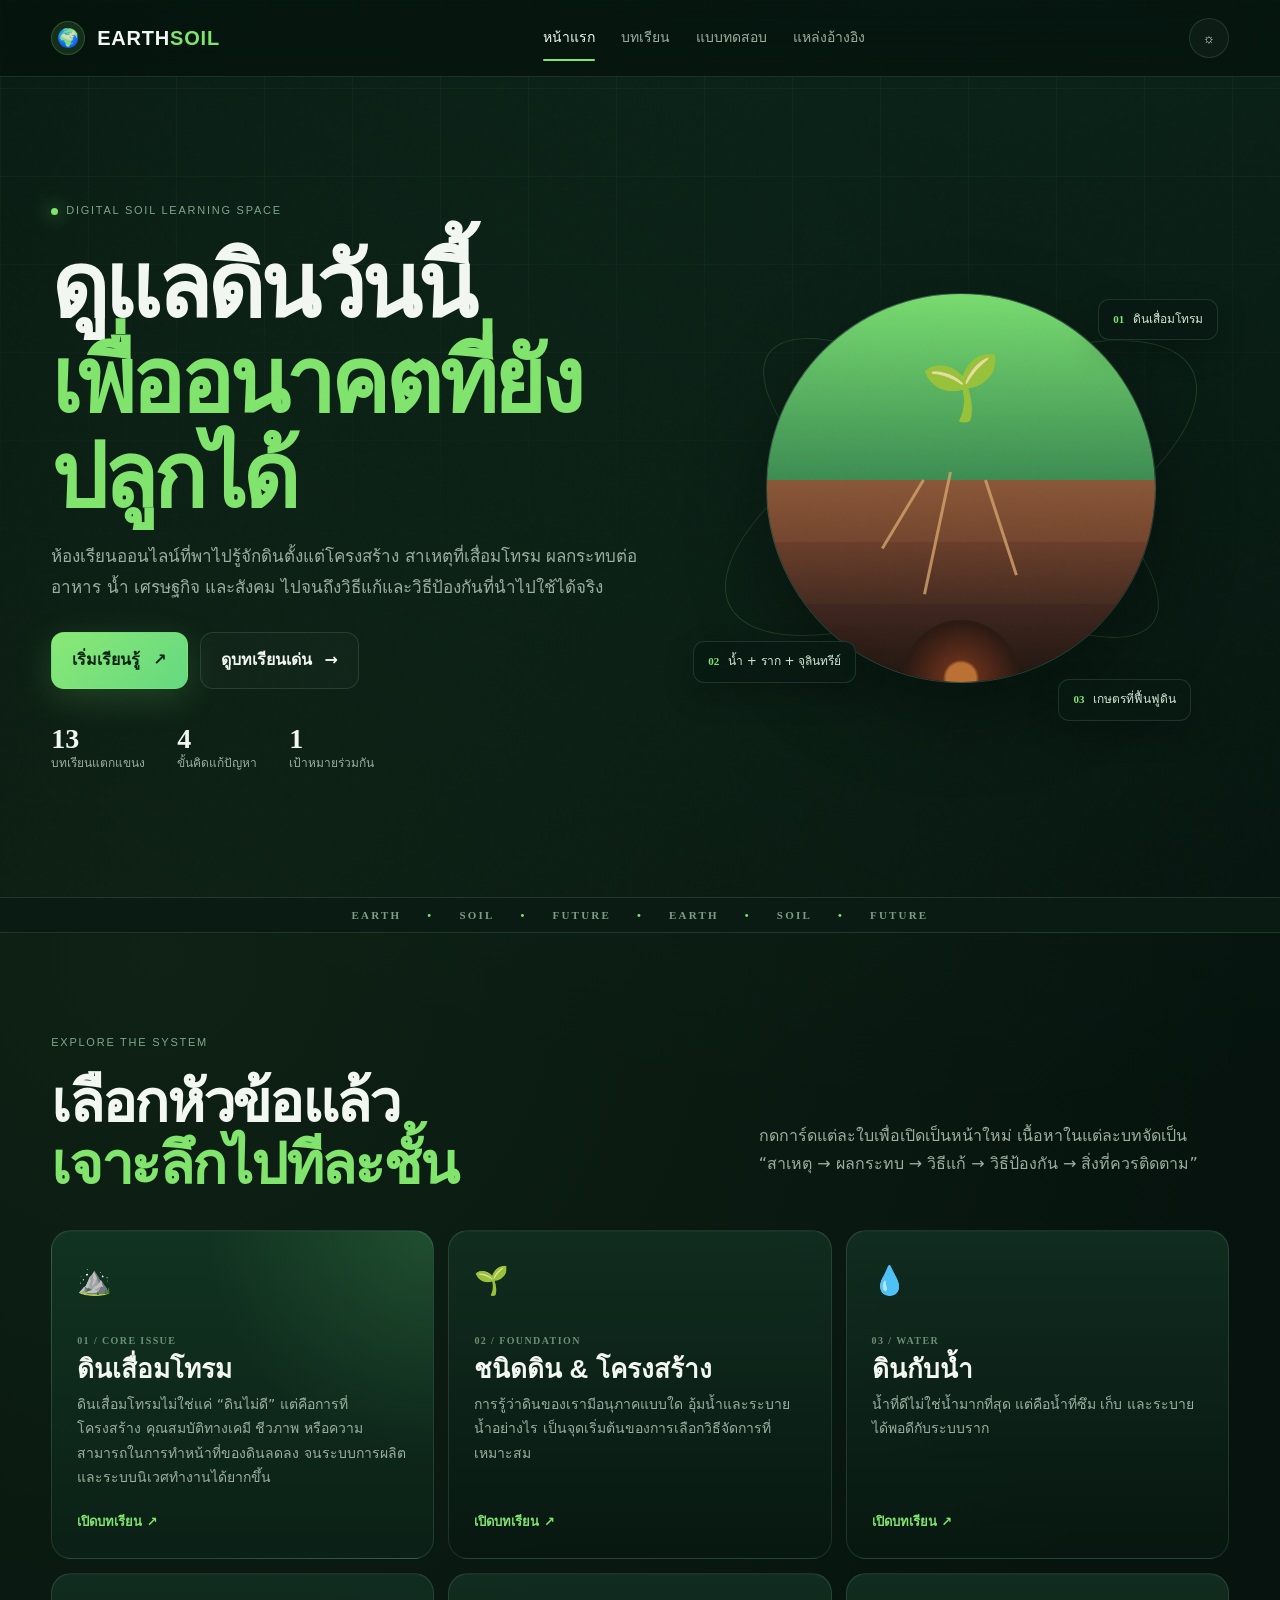
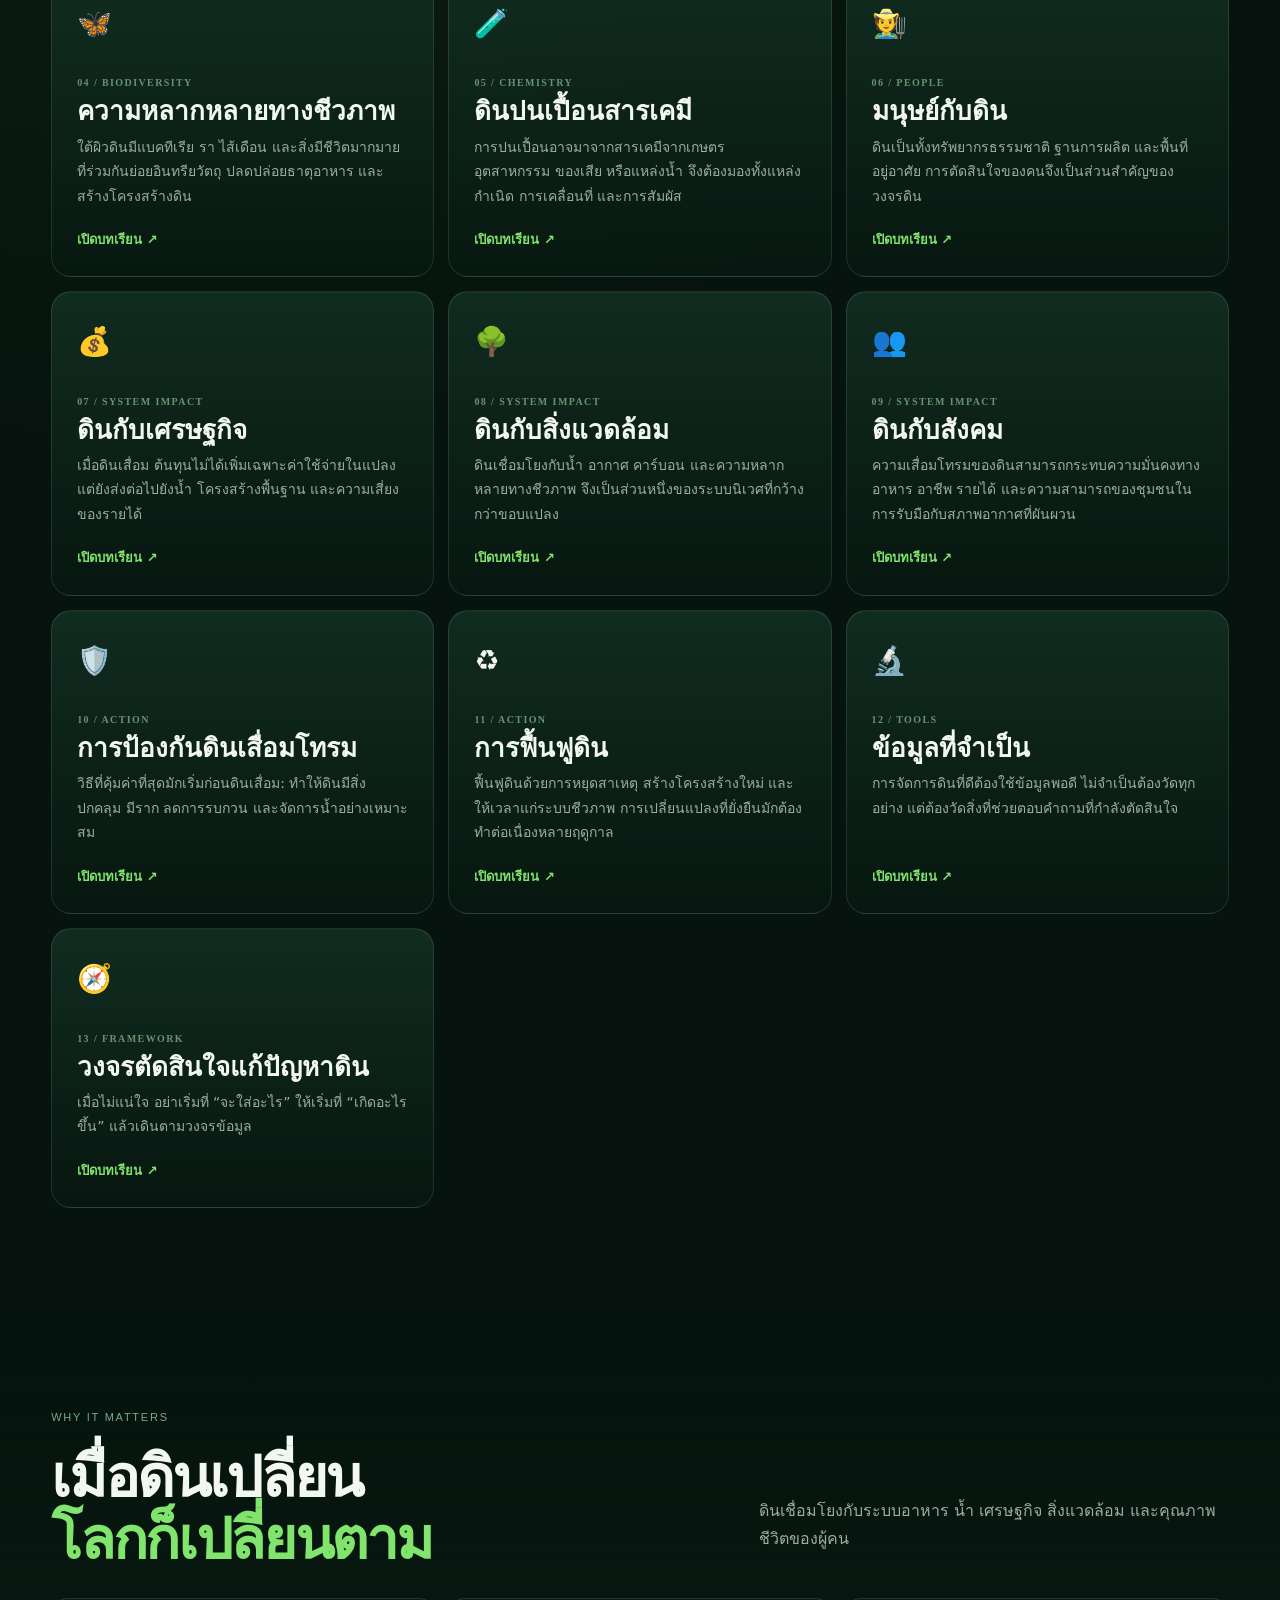
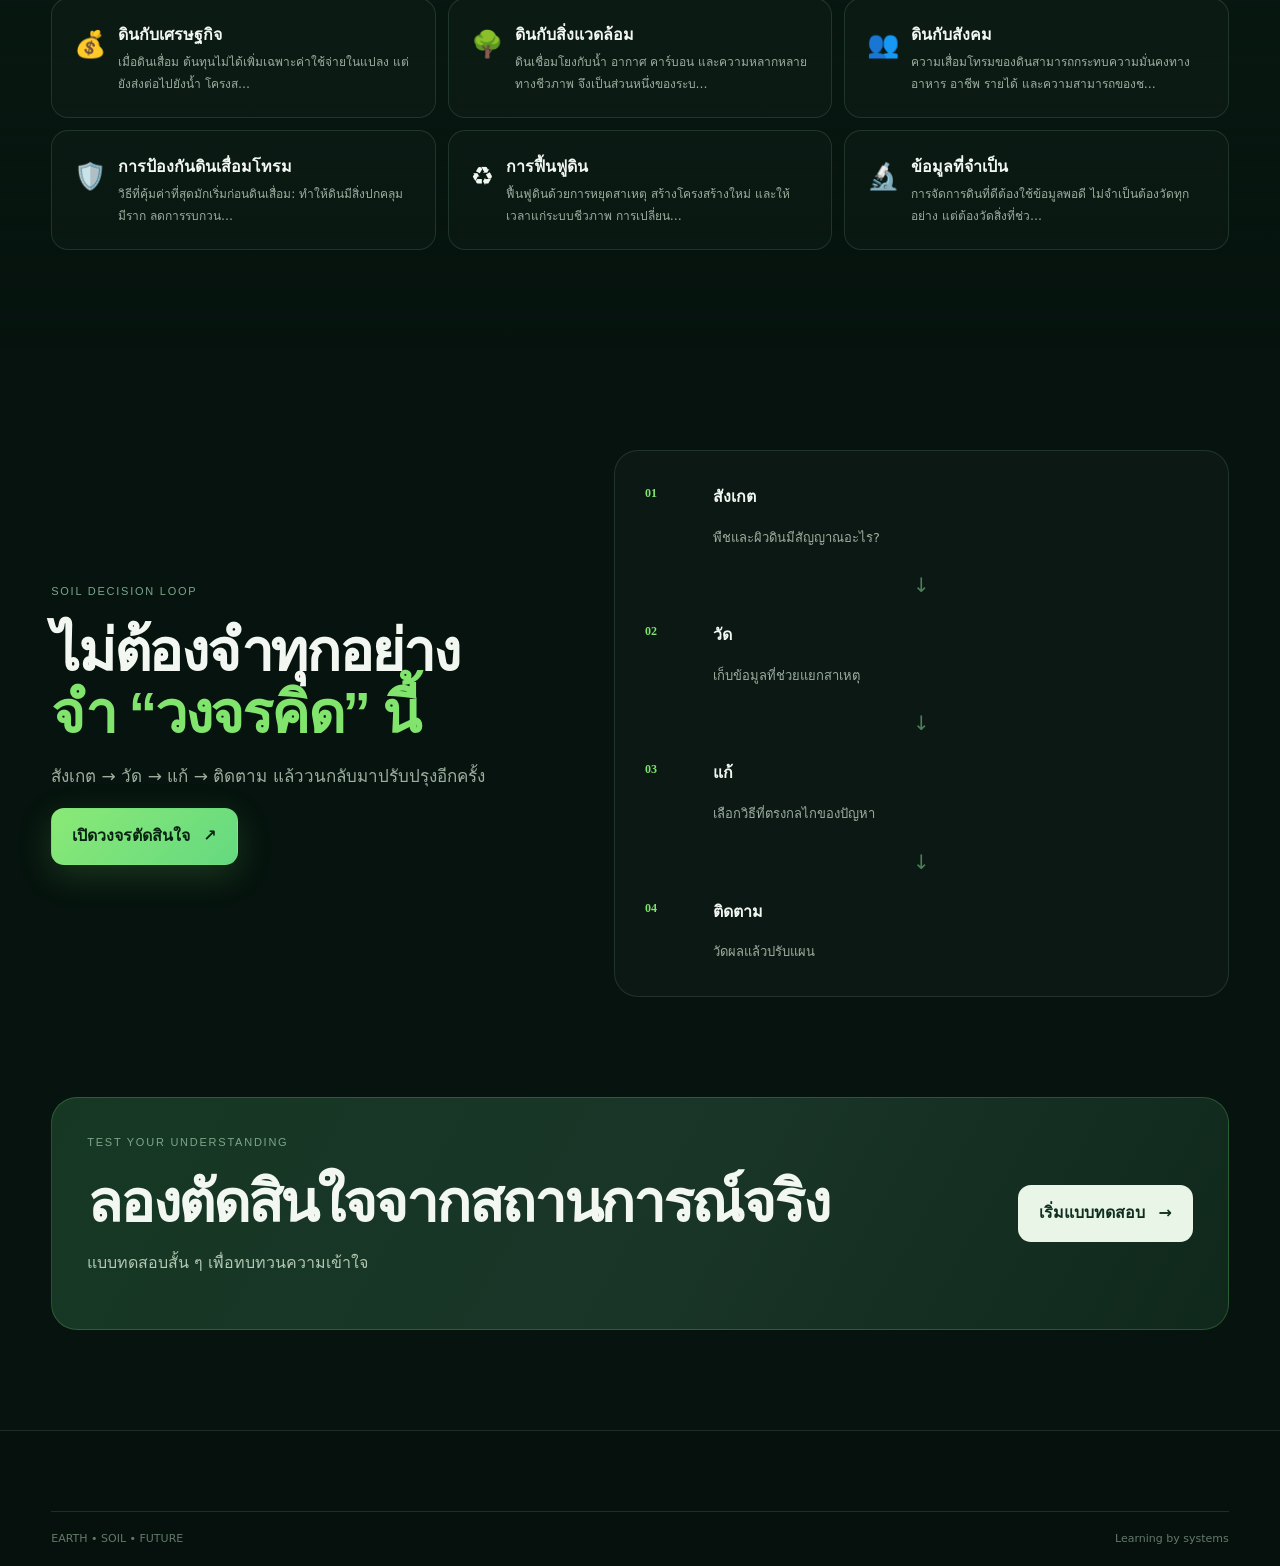
==== commit 82e6b96b: "Add files via upload" ====
--- a/index.html
+++ b/index.html
@@ -1,892 +1,30 @@
-<!DOCTYPE html>
-<html lang="th">
-
-<head>
-    <meta charset="UTF-8">
-    <meta name="viewport" content="width=device-width, initial-scale=1.0">
-
-    <title>EARTHSOIL | ดินถล่มและดินเสื่อมโทรม</title>
-
-    <link rel="stylesheet" href="style.css">
-
-    <link rel="preconnect" href="https://fonts.googleapis.com">
-    <link rel="preconnect" href="https://fonts.gstatic.com" crossorigin>
-
-    <link href="https://fonts.googleapis.com/css2?family=Kanit:wght@300;400;500;600;700&family=Prompt:wght@300;400;500;600;700&display=swap" rel="stylesheet">
-</head>
-
-<body>
-
-<!-- PROGRESS BAR -->
-
-<div class="reading-progress">
-    <div id="progressBar"></div>
-</div>
-
-
-<!-- PARTICLES -->
-
-<div class="particles">
-    <span></span>
-    <span></span>
-    <span></span>
-    <span></span>
-    <span></span>
-    <span></span>
-    <span></span>
-    <span></span>
-</div>
-
-
-<!-- NAVBAR -->
-
-<header class="navbar">
-
-    <div class="logo">
-        🌍 EARTH<span>SOIL</span>
-    </div>
-
-    <nav>
-        <a href="#home">หน้าแรก</a>
-        <a href="#topics">หัวข้อ</a>
-        <a href="#event">เหตุการณ์</a>
-        <a href="article.html">บทความ</a>
-    </nav>
-
-</header>
-
-
-<!-- HERO -->
-
-<section class="hero" id="home">
-
-    <div class="hero-overlay"></div>
-
-    <div class="hero-content">
-
-        <div class="live-badge">
-            <span></span>
-            ENVIRONMENT • EARTH • SOIL
-        </div>
-
-        <h1>
-            ดินถล่ม
-            <br>
-            <span>และดินเสื่อมโทรม</span>
-        </h1>
-
-        <p class="hero-text">
-
-            เมื่อดินเปลี่ยนแปลง
-            ผลกระทบไม่ได้เกิดขึ้นกับพื้นดินเพียงอย่างเดียว
-
-            แต่สามารถเชื่อมโยงไปถึง
-            น้ำ อาหาร เศรษฐกิจ และชีวิตของมนุษย์
-
-        </p>
-
-        <div class="hero-buttons">
-
-            <a href="article.html" class="main-btn">
-                เริ่มเรียนรู้
-                <span>→</span>
-            </a>
-
-            <a href="#event" class="outline-btn">
-                ดูเหตุการณ์จริง
-                <span>↓</span>
-            </a>
-
-        </div>
-
-    </div>
-
-
-    <!-- HERO VISUAL -->
-
-    <div class="hero-visual">
-
-        <div class="hero-image">
-
-            <img
-                src="https://spatialagent.org/Landslide/images/1a.png"
-                alt="ภาพดินถล่มในพื้นที่ภูเขาของเนปาล"
-            >
-
-            <div class="image-label">
-                <span>●</span>
-                LANDSLIDE ZONE
-            </div>
-
-        </div>
-
-        <div class="floating-card card-one">
-            🌧️
-            <b>ฝนตกหนัก</b>
-            <small>เพิ่มแรงดันน้ำในดิน</small>
-        </div>
-
-        <div class="floating-card card-two">
-            🌳
-            <b>ป่าไม้</b>
-            <small>ช่วยยึดหน้าดิน</small>
-        </div>
-
-    </div>
-
-</section>
-
-
-<!-- STATS -->
-
-<section class="stats-section">
-
-    <div class="stat">
-
-        <strong data-count="4">0</strong>
-
-        <span>ปัจจัยหลักของดินถล่ม</span>
-
-    </div>
-
-    <div class="stat">
-
-        <strong data-count="6">0</strong>
-
-        <span>หัวข้อสำคัญที่ต้องรู้</span>
-
-    </div>
-
-    <div class="stat">
-
-        <strong data-count="12">0</strong>
-
-        <span>คำถามทดสอบความเข้าใจ</span>
-
-    </div>
-
-    <div class="stat">
-
-        <strong data-count="100">0</strong>
-
-        <span>% ที่ทุกคนช่วยดูแลดินได้</span>
-
-    </div>
-
-</section>
-
-
-<!-- TOPICS -->
-
-<section class="section" id="topics">
-
-    <div class="section-title">
-
-        <p class="tag">EXPLORE THE EARTH</p>
-
-        <h2>
-            สำรวจปัญหาที่ซ่อนอยู่ใต้พื้นดิน
-        </h2>
-
-        <p>
-            เลือกหัวข้อเพื่อเข้าสู่บทความแบบละเอียด
-        </p>
-
-    </div>
-
-
-    <div class="topic-grid">
-
-
-        <a href="article.html?topic=landslide" class="topic-card">
-
-            <div class="topic-image landslide-bg">
-                🌋
-            </div>
-
-            <div class="topic-content">
-
-                <span class="topic-number">01</span>
-
-                <h3>ดินถล่ม</h3>
-
-                <p>
-                    ทำความเข้าใจกลไกของดินถล่ม
-                    สาเหตุ ปัจจัยเสี่ยง และสัญญาณเตือน
-                </p>
-
-                <b>
-                    สำรวจหัวข้อนี้ →
-                </b>
-
-            </div>
-
-        </a>
-
-
-        <a href="article.html?topic=degradation" class="topic-card">
-
-            <div class="topic-image soil-bg">
-                🌱
-            </div>
-
-            <div class="topic-content">
-
-                <span class="topic-number">02</span>
-
-                <h3>ดินเสื่อมโทรม</h3>
-
-                <p>
-                    เมื่อคุณภาพดินลดลง
-                    และความสามารถในการผลิตอาหารลดลง
-                </p>
-
-                <b>
-                    สำรวจหัวข้อนี้ →
-                </b>
-
-            </div>
-
-        </a>
-
-
-        <a href="article.html?topic=poorsoil" class="topic-card">
-
-            <div class="topic-image water-bg">
-                💧
-            </div>
-
-            <div class="topic-content">
-
-                <span class="topic-number">03</span>
-
-                <h3>ดินจืด</h3>
-
-                <p>
-                    ทำไมดินถึงขาดธาตุอาหาร
-                    และเราจะฟื้นฟูความอุดมสมบูรณ์ได้อย่างไร
-                </p>
-
-                <b>
-                    สำรวจหัวข้อนี้ →
-                </b>
-
-            </div>
-
-        </a>
-
-
-        <a href="article.html?topic=organic" class="topic-card">
-
-            <div class="topic-image organic-bg">
-                🍂
-            </div>
-
-            <div class="topic-content">
-
-                <span class="topic-number">04</span>
-
-                <h3>อินทรีวัตถุ</h3>
-
-                <p>
-                    ส่วนสำคัญของดินที่ช่วยรักษา
-                    โครงสร้างและความสามารถในการอุ้มน้ำ
-                </p>
-
-                <b>
-                    สำรวจหัวข้อนี้ →
-                </b>
-
-            </div>
-
-        </a>
-
-
-        <a href="article.html?topic=chemical" class="topic-card">
-
-            <div class="topic-image chemical-bg">
-                ☠️
-            </div>
-
-            <div class="topic-content">
-
-                <span class="topic-number">05</span>
-
-                <h3>ดินปนเปื้อนสารเคมี</h3>
-
-                <p>
-                    สารเคมีสามารถสะสมในดิน
-                    และส่งผลต่อสิ่งมีชีวิตและระบบนิเวศ
-                </p>
-
-                <b>
-                    สำรวจหัวข้อนี้ →
-                </b>
-
-            </div>
-
-        </a>
-
-
-        <a href="article.html?topic=human" class="topic-card">
-
-            <div class="topic-image human-bg">
-                👨‍🌾
-            </div>
-
-            <div class="topic-content">
-
-                <span class="topic-number">06</span>
-
-                <h3>มนุษย์กับดิน</h3>
-
-                <p>
-                    กิจกรรมของมนุษย์สามารถทั้งทำลาย
-                    และช่วยฟื้นฟูระบบดินได้
-                </p>
-
-                <b>
-                    สำรวจหัวข้อนี้ →
-                </b>
-
-            </div>
-
-        </a>
-
-    </div>
-
-</section>
-
-
-<!-- LANDSLIDE PROCESS -->
-
-<section class="process-section">
-
-    <div class="section-title">
-
-        <p class="tag">HOW IT HAPPENS</p>
-
-        <h2>
-            ดินถล่มเกิดขึ้นได้อย่างไร?
-        </h2>
-
-        <p>
-            เมื่อหลายปัจจัยทำงานร่วมกัน
-        </p>
-
-    </div>
-
-
-    <div class="process">
-
-        <div class="process-step">
-
-            <div class="process-icon">
-                🌧️
-            </div>
-
-            <span>01</span>
-
-            <h3>ฝนตกหนัก</h3>
-
-            <p>
-                น้ำซึมเข้าสู่ชั้นดิน
-                และเพิ่มน้ำหนักของมวลดิน
-            </p>
-
-        </div>
-
-
-        <div class="process-line"></div>
-
-
-        <div class="process-step">
-
-            <div class="process-icon">
-                💧
-            </div>
-
-            <span>02</span>
-
-            <h3>แรงยึดเหนี่ยวลดลง</h3>
-
-            <p>
-                น้ำเพิ่มแรงดันในช่องว่าง
-                ทำให้ดินมีเสถียรภาพลดลง
-            </p>
-
-        </div>
-
-
-        <div class="process-line"></div>
-
-
-        <div class="process-step">
-
-            <div class="process-icon">
-                ⛰️
-            </div>
-
-            <span>03</span>
-
-            <h3>มวลดินเริ่มเคลื่อน</h3>
-
-            <p>
-                แรงโน้มถ่วงเอาชนะแรงต้าน
-                ของมวลดิน
-            </p>
-
-        </div>
-
-
-        <div class="process-line"></div>
-
-
-        <div class="process-step danger">
-
-            <div class="process-icon">
-                🌋
-            </div>
-
-            <span>04</span>
-
-            <h3>เกิดดินถล่ม</h3>
-
-            <p>
-                ดิน หิน และเศษวัสดุ
-                เคลื่อนตัวลงสู่พื้นที่ต่ำ
-            </p>
-
-        </div>
-
-    </div>
-
-</section>
-
-
-<!-- WARNING -->
-
-<section class="warning-section">
-
-    <div class="warning-box">
-
-        <div class="warning-icon">
-            ⚠️
-        </div>
-
-        <div>
-
-            <span class="tag">
-                WARNING SIGNS
-            </span>
-
-            <h2>
-                สัญญาณที่ไม่ควรมองข้าม
-            </h2>
-
-            <p>
-                รอยแตกบนพื้นดิน ต้นไม้หรือเสาไฟเอียง
-                น้ำขุ่นผิดปกติ เสียงหินหรือดินเคลื่อนตัว
-                และประตูหน้าต่างที่เริ่มปิดเปิดผิดปกติ
-                อาจเป็นสัญญาณว่าพื้นที่กำลังมีการเคลื่อนตัว
-            </p>
-
-        </div>
-
-    </div>
-
-</section>
-
-
-<!-- NEPAL EVENT -->
-
-<section class="event-section" id="event">
-
-    <div class="section-title">
-
-        <p class="tag">REAL WORLD EVENT</p>
-
-        <h2>
-            เหตุการณ์จริงจากเนปาล
-        </h2>
-
-        <p>
-            ตัวอย่างเหตุการณ์ภัยพิบัติที่ช่วยให้เห็นภาพของพลังธรรมชาติ
-        </p>
-
-    </div>
-
-
-    <div class="event-grid">
-
-
-        <div class="event-image">
-
-            <img
-                src="https://scx2.b-cdn.net/gfx/news/hires/2021/earthquakes-and-extrem.jpg"
-                alt="พื้นที่ดินถล่มในภูเขาเนปาล"
-            >
-
-            <div class="event-image-label">
-                NEPAL • HIMALAYAS
-            </div>
-
-        </div>
-
-
-        <div class="event-content">
-
-            <span class="event-date">
-                26–27 AUGUST 2026
-            </span>
-
-            <h2>
-                ภัยพิบัติบริเวณ
-                <span>เนปาล–ทิเบต</span>
-            </h2>
-
-            <p>
-                ในช่วงวันที่ 26–27 สิงหาคม 2026
-                มีรายงานเหตุการณ์รุนแรงบริเวณชายแดนเนปาล–ทิเบต
-                โดยมีการพังถล่มของน้ำแข็งและหินจากพื้นที่ภูเขา
-                ทำให้เกิดกระแสน้ำและเศษวัสดุไหลลงตามหุบเขา
-                ส่งผลกระทบต่อชุมชน ถนน และโครงสร้างพื้นฐาน
-            </p>
-
-            <div class="event-tags">
-
-                <span>🌊 Flash Flood</span>
-                <span>⛰️ Landslide</span>
-                <span>🧊 Glacier</span>
-                <span>🌧️ Heavy Rain</span>
-
-            </div>
-
-            <a href="article.html?topic=nepal" class="main-btn">
-                อ่านเหตุการณ์ →
-            </a>
-
-        </div>
-
-    </div>
-
-
-    <!-- VIDEO -->
-
-    <div class="video-box">
-
-        <div class="video-header">
-
-            <div>
-
-                <span class="tag">
-                    WATCH & LEARN
-                </span>
-
-                <h2>
-                    ดูภาพเหตุการณ์ดินถล่มในเนปาล
-                </h2>
-
-            </div>
-
-            <span class="video-live">
-                VIDEO
-            </span>
-
-        </div>
-
-
-        <div class="video-wrapper">
-
-            <iframe
-                src="https://www.youtube.com/embed/NdZDPAi3D7k"
-                title="Massive Landslide in Nepal"
-                allowfullscreen>
-            </iframe>
-
-        </div>
-
-        <p class="video-note">
-            วิดีโอนี้ใช้เพื่อประกอบการเรียนรู้เกี่ยวกับลักษณะและพลังของดินถล่ม
-        </p>
-
-    </div>
-
-</section>
-
-
-<!-- IMPACT -->
-
-<section class="impact-section">
-
-    <div class="section-title">
-
-        <p class="tag">CHAIN REACTION</p>
-
-        <h2>
-            ดินเสีย → ปัญหาไม่ได้หยุดอยู่ที่ดิน
-        </h2>
-
-    </div>
-
-
-    <div class="impact-grid">
-
-
-        <div class="impact-card">
-
-            <span>🌱</span>
-
-            <h3>
-                ดิน
-            </h3>
-
-            <p>
-                สูญเสียหน้าดิน
-                โครงสร้างเสีย
-                และความอุดมสมบูรณ์ลดลง
-            </p>
-
-        </div>
-
-
-        <div class="impact-card">
-
-            <span>🌾</span>
-
-            <h3>
-                อาหาร
-            </h3>
-
-            <p>
-                ผลผลิตทางการเกษตรอาจลดลง
-                และต้นทุนการผลิตเพิ่มขึ้น
-            </p>
-
-        </div>
-
-
-        <div class="impact-card">
-
-            <span>💰</span>
-
-            <h3>
-                เศรษฐกิจ
-            </h3>
-
-            <p>
-                ความเสียหายต่อพื้นที่
-                โครงสร้างพื้นฐาน และรายได้
-            </p>
-
-        </div>
-
-
-        <div class="impact-card">
-
-            <span>🌊</span>
-
-            <h3>
-                น้ำ
-            </h3>
-
-            <p>
-                ตะกอนและสารปนเปื้อน
-                สามารถเข้าสู่แหล่งน้ำ
-            </p>
-
-        </div>
-
-
-        <div class="impact-card">
-
-            <span>👥</span>
-
-            <h3>
-                สังคม
-            </h3>
-
-            <p>
-                ชุมชนอาจต้องเผชิญ
-                การย้ายถิ่นและความไม่มั่นคง
-            </p>
-
-        </div>
-
-
-        <div class="impact-card">
-
-            <span>🌍</span>
-
-            <h3>
-                สิ่งแวดล้อม
-            </h3>
-
-            <p>
-                ระบบนิเวศและความหลากหลาย
-                ทางชีวภาพได้รับผลกระทบ
-            </p>
-
-        </div>
-
-    </div>
-
-</section>
-
-
-<!-- SOLUTION -->
-
-<section class="solution-section">
-
-    <div class="section-title">
-
-        <p class="tag">WHAT CAN WE DO?</p>
-
-        <h2>
-            เราช่วยดินได้อย่างไร?
-        </h2>
-
-    </div>
-
-
-    <div class="solution-grid">
-
-
-        <div class="solution-card">
-
-            <div>
-                🌳
-            </div>
-
-            <h3>
-                รักษาพืชคลุมดิน
-            </h3>
-
-            <p>
-                รากพืชช่วยยึดดิน
-                และลดการชะล้างหน้าดิน
-            </p>
-
-        </div>
-
-
-        <div class="solution-card">
-
-            <div>
-                ♻️
-            </div>
-
-            <h3>
-                เพิ่มอินทรียวัตถุ
-            </h3>
-
-            <p>
-                ใช้เศษพืช ปุ๋ยหมัก
-                หรือวัสดุอินทรีย์อย่างเหมาะสม
-            </p>
-
-        </div>
-
-
-        <div class="solution-card">
-
-            <div>
-                💧
-            </div>
-
-            <h3>
-                จัดการน้ำ
-            </h3>
-
-            <p>
-                ลดการไหลบ่าของน้ำ
-                และออกแบบระบบระบายน้ำให้เหมาะสม
-            </p>
-
-        </div>
-
-
-        <div class="solution-card">
-
-            <div>
-                🔬
-            </div>
-
-            <h3>
-                ตรวจวิเคราะห์ดิน
-            </h3>
-
-            <p>
-                รู้ปัญหาก่อนแก้
-                เพื่อเลือกวิธีฟื้นฟูให้ตรงจุด
-            </p>
-
-        </div>
-
-    </div>
-
-</section>
-
-
-<!-- QUIZ -->
-
-<section class="quiz-preview">
-
-    <div class="quiz-glow"></div>
-
-    <div>
-
-        <span class="tag">
-            FINAL CHALLENGE
-        </span>
-
-        <h2>
-            คุณรู้เรื่องดินมากแค่ไหน?
-        </h2>
-
-        <p>
-            มีคำถามทั้งหมด 12 ข้อ
-            พร้อมระบบคิดคะแนนและระดับความรู้
-        </p>
-
-    </div>
-
-    <a href="article.html?topic=quiz" class="main-btn">
-        เริ่มทำแบบทดสอบ →
-    </a>
-
-</section>
-
-
-<!-- FOOTER -->
-
-<footer>
-
-    <div class="footer-logo">
-        🌍 EARTH<span>SOIL</span>
-    </div>
-
-    <p>
-        เว็บไซต์ให้ความรู้เรื่องดินถล่ม ดินเสื่อมโทรม
-        และการอนุรักษ์ทรัพยากรดิน
-    </p>
-
-    <div class="footer-line"></div>
-
-    <small>
-        สร้างเพื่อการศึกษา • EARTHSOIL
-    </small>
-
-</footer>
-
-
-<button id="topBtn" class="top-btn">
-    ↑
-</button>
-
-
-<script src="script.js"></script>
-
-</body>
-
-</html>
+<!doctype html>
+<html lang="th">
+<head>
+<meta charset="utf-8"><meta name="viewport" content="width=device-width, initial-scale=1">
+<meta name="description" content="EARTHSOIL — ห้องเรียนดินออนไลน์">
+<title>EARTHSOIL — โลกใต้ฝ่าเท้า</title>
+<style>
+:root{--bg:#06130e;--bg2:#0a1d15;--panel:#0d261b;--panel2:#102c20;--line:rgba(188,255,220,.12);--text:#f2f7f1;--muted:#9caf9f;--accent:#80e46d;--accent2:#47d590;--cream:#e9f5e7;--shadow:0 25px 80px rgba(0,0,0,.28);--radius:26px}*{box-sizing:border-box}html{scroll-behavior:smooth}body{margin:0;background:radial-gradient(circle at 75% -10%,rgba(66,213,144,.12),transparent 30%),radial-gradient(circle at 12% 20%,rgba(128,228,109,.07),transparent 28%),var(--bg);color:var(--text);font-family:"IBM Plex Sans Thai",system-ui,sans-serif;line-height:1.8}body:before{content:"";position:fixed;inset:0;pointer-events:none;background-image:linear-gradient(var(--line) 1px,transparent 1px),linear-gradient(90deg,var(--line) 1px,transparent 1px);background-size:88px 88px;mask-image:linear-gradient(to bottom,rgba(0,0,0,.35),transparent 75%);z-index:-3}.noise{position:fixed;inset:0;pointer-events:none;opacity:.04;z-index:20;background-image:url("data:image/svg+xml,%3Csvg viewBox='0 0 160 160' xmlns='http://www.w3.org/2000/svg'%3E%3Cfilter id='n'%3E%3CfeTurbulence type='fractalNoise' baseFrequency='.8' numOctaves='2' stitchTiles='stitch'/%3E%3C/filter%3E%3Crect width='100%25' height='100%25' filter='url(%23n)' opacity='.3'/%3E%3C/svg%3E")}.progress-bar{position:fixed;top:0;left:0;height:3px;width:0;background:linear-gradient(90deg,var(--accent2),var(--accent));z-index:50;box-shadow:0 0 20px var(--accent)}a{color:inherit;text-decoration:none}.site-header{position:sticky;top:0;z-index:40;display:flex;align-items:center;justify-content:space-between;gap:30px;padding:18px 4vw;border-bottom:1px solid var(--line);background:rgba(5,18,13,.72);backdrop-filter:blur(18px)}.brand{display:inline-flex;align-items:center;gap:12px;font-family:"Space Grotesk",sans-serif;font-weight:700;letter-spacing:.04em;font-size:20px}.brand-orb{display:grid;place-items:center;width:34px;height:34px;border-radius:50%;background:rgba(128,228,109,.12);border:1px solid rgba(128,228,109,.22);font-size:18px}.brand-text span{color:var(--accent)}.top-nav{display:flex;gap:26px;align-items:center}.top-nav a{color:var(--muted);font-size:14px;transition:.2s}.top-nav a:hover,.top-nav a.active{color:var(--text)}.top-nav a.active{position:relative}.top-nav a.active:after{content:"";position:absolute;left:0;right:0;bottom:-10px;height:2px;background:var(--accent);border-radius:2px}.icon-btn{border:1px solid var(--line);background:rgba(255,255,255,.03);color:var(--text);width:40px;height:40px;border-radius:50%;cursor:pointer}.section-shell{width:min(1180px,92vw);margin:0 auto}.hero-section{padding:72px 0 70px;min-height:calc(100vh - 80px);display:flex;align-items:center}.hero-grid{display:grid;grid-template-columns:1.05fr .95fr;gap:50px;align-items:center}.eyebrow{font-family:"Space Grotesk",sans-serif;letter-spacing:.16em;font-size:11px;color:#7ca78a;display:flex;align-items:center;gap:8px;margin-bottom:18px}.pulse-dot{width:7px;height:7px;background:var(--accent);border-radius:50%;box-shadow:0 0 18px var(--accent)}h1,h2,h3{font-family:"Space Grotesk","IBM Plex Sans Thai",sans-serif;line-height:1.08;margin:0}h1{font-size:clamp(46px,7vw,88px);letter-spacing:-.045em}h1 em{font-style:normal;color:var(--accent)}.hero-lead,.lead{color:var(--muted);font-size:17px;max-width:720px}.hero-actions{display:flex;gap:12px;margin:30px 0}.btn{display:inline-flex;align-items:center;gap:13px;padding:13px 20px;border-radius:13px;font-weight:600;border:1px solid transparent;transition:transform .2s,box-shadow .2s,background .2s}.btn:hover{transform:translateY(-2px)}.btn-primary{background:linear-gradient(135deg,#8ae976,#65d980);color:#082312;box-shadow:0 10px 35px rgba(128,228,109,.18)}.btn-ghost{border-color:var(--line);background:rgba(255,255,255,.02);color:var(--text)}.btn-light{background:var(--cream);color:#10301f}.micro-stats{display:flex;gap:32px;margin-top:36px}.micro-stats div{display:flex;flex-direction:column}.micro-stats strong{font:700 28px/1 "Space Grotesk";color:var(--text)}.micro-stats span{font-size:12px;color:var(--muted)}.hero-visual{position:relative;min-height:540px;display:grid;place-items:center}.soil-globe{position:relative;width:390px;height:390px;border-radius:50%;overflow:hidden;background:radial-gradient(circle at 32% 28%,#355c43,#153222 45%,#0b1b13 70%);box-shadow:inset -40px -30px 80px rgba(0,0,0,.4),0 30px 80px rgba(0,0,0,.35);border:1px solid rgba(212,255,229,.16)}.globe-surface{position:absolute;inset:0 0 52%;background:linear-gradient(180deg,#78db6f,#3d8d53);display:grid;place-items:center;font-size:64px}.globe-layer{position:absolute;left:0;right:0}.layer-top{top:48%;height:19%;background:linear-gradient(#8b5739,#6f432c)}.layer-middle{top:64%;height:20%;background:linear-gradient(#6a3f2b,#3d271e)}.layer-deep{top:80%;height:20%;background:linear-gradient(#41271f,#201611)}.globe-core{position:absolute;left:35%;top:84%;width:30%;height:30%;background:radial-gradient(circle,#bb7134 0 18%,#622e1b 22%,#2c1a13 68%);border-radius:50%}.root{position:absolute;width:3px;background:#d5a36c;opacity:.8;transform-origin:top}.root-1{height:125px;left:47%;top:46%;transform:rotate(12deg)}.root-2{height:100px;left:56%;top:48%;transform:rotate(-18deg)}.root-3{height:80px;left:40%;top:48%;transform:rotate(31deg)}.orbital{position:absolute;border:1px solid rgba(128,228,109,.18);border-radius:50%;animation:spin 16s linear infinite}.orbital-a{width:520px;height:200px;transform:rotate(-27deg)}.orbital-b{width:470px;height:160px;transform:rotate(35deg);animation-duration:22s}.floating-tag{position:absolute;padding:9px 14px;border-radius:11px;background:rgba(8,26,18,.84);border:1px solid var(--line);backdrop-filter:blur(10px);font-size:12px;color:#d7e8d9;box-shadow:0 12px 30px rgba(0,0,0,.22)}.floating-tag span{color:var(--accent);font:600 11px "Space Grotesk";margin-right:5px}.tag-a{top:15%;right:2%}.tag-b{bottom:14%;left:0}.tag-c{bottom:7%;right:7%}@keyframes spin{to{transform:rotate(8deg) translateX(4px)}}.ticker-wrap{overflow:hidden;border-top:1px solid var(--line);border-bottom:1px solid var(--line);background:#0a1b13}.ticker{white-space:nowrap;display:flex;gap:26px;justify-content:center;padding:11px;color:#7e9c86;font:600 11px "Space Grotesk";letter-spacing:.2em}.ticker i{font-style:normal;color:var(--accent)}.section-pad{padding:100px 0}.section-heading{display:flex;justify-content:space-between;align-items:flex-end;gap:50px;margin-bottom:35px}.section-heading h2,.decision-section h2,.quiz-banner h2,.related-section h2{font-size:clamp(36px,4.5vw,60px);letter-spacing:-.04em}.section-heading h2 span,.decision-section h2 span{color:var(--accent)}.section-heading>p{max-width:470px;color:var(--muted)}.topic-grid{display:grid;grid-template-columns:repeat(3,1fr);gap:14px}.topic-card{min-height:270px;padding:25px;border:1px solid var(--line);background:linear-gradient(180deg,rgba(18,46,33,.92),rgba(8,24,17,.9));border-radius:20px;display:flex;flex-direction:column;box-shadow:inset 0 1px 0 rgba(255,255,255,.03);transition:.25s}.topic-card:hover{transform:translateY(-5px);border-color:rgba(128,228,109,.32);box-shadow:var(--shadow)}.topic-card.featured{background:radial-gradient(circle at 100% 0%,rgba(111,221,124,.16),transparent 45%),linear-gradient(180deg,#113321,#0b2016)}.topic-icon{font-size:28px;margin-bottom:28px}.topic-no{font:600 10px "Space Grotesk";letter-spacing:.14em;color:#699174}.topic-card h3{font-size:26px;margin:9px 0}.topic-card p{color:var(--muted);font-size:14px;margin:0;line-height:1.75}.topic-link{margin-top:auto;padding-top:20px;color:var(--accent);font-size:13px;font-weight:600}.impact-section{background:linear-gradient(180deg,rgba(4,13,9,0),rgba(9,27,18,.55),rgba(4,13,9,0))}.section-heading.compact{margin-bottom:28px}.impact-grid{display:grid;grid-template-columns:repeat(3,1fr);gap:12px}.impact-card{padding:22px;border:1px solid var(--line);background:rgba(255,255,255,.02);border-radius:17px;display:grid;grid-template-columns:auto 1fr;gap:2px 12px}.impact-card strong{grid-row:span 2;font-size:26px}.impact-card span{font-weight:600}.impact-card small{color:var(--muted);font-size:12px}.decision-layout{display:grid;grid-template-columns:.9fr 1.1fr;gap:60px;align-items:center}.loop-card{border:1px solid var(--line);border-radius:24px;padding:14px;background:rgba(255,255,255,.025)}.loop-step{display:grid;grid-template-columns:54px 1fr;gap:14px;padding:18px 16px}.loop-step b{font:700 12px "Space Grotesk";color:var(--accent);padding-top:3px}.loop-step span{font-weight:600}.loop-step small{grid-column:2;color:var(--muted);font-size:13px}.loop-arrow{text-align:center;color:#4d7e5a;font-size:20px}.quiz-banner{margin-bottom:100px;padding:35px;border:1px solid rgba(128,228,109,.22);border-radius:26px;background:linear-gradient(120deg,#163823,#193528 55%,#0f281b);display:flex;justify-content:space-between;align-items:center;gap:30px}.quiz-banner p{color:#b4c8b4;max-width:680px}.site-footer{border-top:1px solid var(--line);padding:45px 0 18px;background:#06110d}.footer-grid{display:grid;grid-template-columns:1.4fr .8fr .8fr;gap:50px}.footer-grid>div{display:flex;flex-direction:column;gap:7px}.footer-grid p,.footer-grid a:not(.brand){color:var(--muted);font-size:13px}.footer-grid strong{margin-bottom:6px}.footer-bottom{width:min(1180px,92vw);margin:35px auto 0;padding-top:17px;border-top:1px solid var(--line);display:flex;justify-content:space-between;color:#627a69;font-size:11px}.article-hero{padding:65px 0 30px}.back-link{color:#8bac91;font-size:13px}.article-meta{margin-top:28px;color:var(--accent);font:600 11px "Space Grotesk";letter-spacing:.14em}.article-hero h1{font-size:clamp(48px,6.7vw,82px);margin:10px 0 20px}.article-intro{max-width:780px;color:#a9b9aa;font-size:17px}.article-tags{display:flex;gap:8px;flex-wrap:wrap;margin-top:24px}.article-tags span{padding:6px 10px;border-radius:999px;border:1px solid var(--line);color:#94ab98;font-size:11px}.article-layout{display:grid;grid-template-columns:250px 1fr;gap:70px;padding:20px 0 90px}.article-side{position:relative}.sticky-box{position:sticky;top:96px;border-left:1px solid var(--line);padding-left:19px}.sticky-box .side-kicker{font:600 10px "Space Grotesk";color:#62806b;letter-spacing:.16em;margin-bottom:13px}.sticky-box a{display:flex;gap:10px;padding:9px 0;color:#86a08c;font-size:12px}.sticky-box a span{font:600 10px "Space Grotesk";color:#5c7a64}.article-content{max-width:800px}.article-content h2{font-size:31px;margin:42px 0 15px;scroll-margin-top:105px}.article-content p{color:#bdcabe;font-size:16px}.article-list{padding-left:21px;color:#bdcabe}.article-list li{margin:8px 0}.article-callout{margin:28px 0;padding:23px;border-left:3px solid var(--accent);background:rgba(128,228,109,.055);border-radius:0 16px 16px 0}.article-callout strong{color:var(--accent);font-size:14px}.article-callout p{margin:7px 0 0}.data-table{overflow:auto;margin:24px 0;border:1px solid var(--line);border-radius:16px}.data-table table{width:100%;border-collapse:collapse;min-width:620px}.data-table th,.data-table td{text-align:left;padding:13px 15px;border-bottom:1px solid var(--line);font-size:13px}.data-table th{color:#9fc2a7;background:rgba(255,255,255,.03)}.data-table td{color:#b9c8ba}.step-stack{display:flex;flex-direction:column;gap:10px;margin:24px 0}.article-step{display:grid;grid-template-columns:50px 1fr;gap:15px;padding:17px;border:1px solid var(--line);border-radius:15px;background:rgba(255,255,255,.02)}.article-step>b{color:var(--accent);font:700 11px "Space Grotesk";padding-top:3px}.article-step strong{font-size:15px}.article-step p{margin:3px 0 0;font-size:13px}.related-section{padding:0 0 100px}.related-grid{display:grid;grid-template-columns:repeat(3,1fr);gap:13px;margin-top:24px}.related-card{border:1px solid var(--line);border-radius:17px;padding:20px;background:rgba(255,255,255,.02)}.related-card span{font:600 9px "Space Grotesk";color:#689074;letter-spacing:.12em}.related-card h3{font-size:21px;margin:9px 0}.related-card p{font-size:12px;color:var(--muted)}.related-card b{font-size:12px;color:var(--accent)}.quiz-page,.refs-page{padding:75px 0 110px}.quiz-page h1,.refs-page h1{font-size:clamp(46px,6vw,75px);margin:12px 0}.quiz-question{border:1px solid var(--line);border-radius:20px;padding:24px;margin:17px 0;background:rgba(255,255,255,.025)}.quiz-question legend{font-size:17px;font-weight:600;padding:0 8px;max-width:900px}.quiz-question legend span{color:var(--accent);font:700 11px "Space Grotesk";margin-right:12px}.option{display:block;margin-top:10px}.option input{display:none}.option span{display:block;padding:12px 14px;border:1px solid var(--line);border-radius:12px;color:#b9c9bb;cursor:pointer;transition:.2s}.option input:checked+span{border-color:rgba(128,228,109,.5);background:rgba(128,228,109,.08);color:var(--text)}.explain{margin-top:12px;padding:10px 12px;border-radius:10px;font-size:12px;display:none}.explain.correct,.explain.wrong{display:block}.explain.correct{background:rgba(128,228,109,.08);color:#a9e7a6}.explain.wrong{background:rgba(242,126,126,.06);color:#efb0a3}.quiz-actions{display:flex;gap:12px;margin-top:20px}.quiz-result{display:flex;align-items:center;gap:22px;margin:30px 0;padding:23px;border:1px solid var(--line);border-radius:20px;background:linear-gradient(90deg,rgba(128,228,109,.08),rgba(255,255,255,.02))}.score{font:700 42px "Space Grotesk";color:var(--accent)}.score small{font-size:16px;color:var(--muted)}.quiz-result p{margin:4px 0;color:var(--muted)}.ref-grid{display:grid;grid-template-columns:repeat(2,1fr);gap:14px;margin-top:30px}.ref-card{padding:25px;border:1px solid var(--line);border-radius:20px;background:rgba(255,255,255,.025)}.ref-card span{font:700 11px "Space Grotesk";color:var(--accent)}.ref-card h3{font-size:25px;margin:10px 0}.ref-card p,.notice p{color:var(--muted);font-size:14px}.notice{margin-top:16px;padding:22px;border:1px solid rgba(128,228,109,.18);border-radius:18px;background:rgba(128,228,109,.045)}.notice strong{color:var(--accent)}.compact-footer{padding-top:15px}.compact-footer .footer-bottom{margin-top:0}
+[data-theme=light]{--bg:#f2f7f0;--bg2:#ffffff;--panel:#fff;--panel2:#eaf2e9;--line:rgba(28,74,42,.12);--text:#112318;--muted:#5b7061;--cream:#102d1d}.home-page[data-theme=light],body[data-theme=light]{background:#f2f7f0}.home-page[data-theme=light]:before,body[data-theme=light]:before{display:none}.home-page[data-theme=light] .site-header,body[data-theme=light] .site-header{background:rgba(243,249,241,.76)}.home-page[data-theme=light] .topic-card,body[data-theme=light] .topic-card,.home-page[data-theme=light] .loop-card{background:#fff}.home-page[data-theme=light] .site-footer,body[data-theme=light] .site-footer{background:#e9f1e8}
+@media(max-width:980px){.top-nav{display:none}.hero-grid,.decision-layout{grid-template-columns:1fr}.hero-visual{min-height:430px}.topic-grid,.impact-grid,.related-grid{grid-template-columns:repeat(2,1fr)}.section-heading{align-items:flex-start;flex-direction:column}.article-layout{grid-template-columns:1fr;gap:20px}.article-side{order:2}.sticky-box{position:static}.sticky-box a{display:inline-flex;margin-right:16px}.footer-grid{grid-template-columns:1fr 1fr}.quiz-banner{flex-direction:column;align-items:flex-start}.hero-section{padding-top:50px}}
+@media(max-width:650px){.site-header{padding:15px 4vw}.hero-section{padding:48px 0}.hero-visual{transform:scale(.88);transform-origin:center}.soil-globe{width:320px;height:320px}.topic-grid,.impact-grid,.related-grid,.ref-grid{grid-template-columns:1fr}.topic-card{min-height:235px}.micro-stats{gap:20px}.section-pad{padding:72px 0}.quiz-banner{margin-bottom:70px}.footer-grid{grid-template-columns:1fr}.footer-bottom{gap:12px;flex-direction:column}.article-layout{padding-top:0}.article-hero{padding-top:50px}}
+
+/* Embedded fallback: this page works even when opened directly from a ZIP archive. */
+</style>
+</head>
+<body class="home-page"><div class="noise"></div><div class="progress-bar" id="readingProgress"></div><header class="site-header"><a class="brand" href="index.html"><span class="brand-orb">🌍</span><span class="brand-text">EARTH<span>SOIL</span></span></a><nav class="top-nav"><a class="active" href="index.html">หน้าแรก</a><a href="index.html#explore">บทเรียน</a><a href="quiz.html">แบบทดสอบ</a><a href="references.html">แหล่งอ้างอิง</a></nav><button class="icon-btn" id="themeToggle">☼</button></header><main>
+<section class="hero-section"><div class="section-shell hero-grid"><div class="hero-copy"><div class="eyebrow"><span class="pulse-dot"></span>DIGITAL SOIL LEARNING SPACE</div><h1>ดูแลดินวันนี้<br><em>เพื่ออนาคตที่ยังปลูกได้</em></h1><p class="hero-lead">ห้องเรียนออนไลน์ที่พาไปรู้จักดินตั้งแต่โครงสร้าง สาเหตุที่เสื่อมโทรม ผลกระทบต่ออาหาร น้ำ เศรษฐกิจ และสังคม ไปจนถึงวิธีแก้และวิธีป้องกันที่นำไปใช้ได้จริง</p><div class="hero-actions"><a class="btn btn-primary" href="#explore">เริ่มเรียนรู้ <span>↗</span></a><a class="btn btn-ghost" href="article.html?topic=soil-degradation">ดูบทเรียนเด่น <span>→</span></a></div><div class="micro-stats"><div><strong>13</strong><span>บทเรียนแตกแขนง</span></div><div><strong>4</strong><span>ขั้นคิดแก้ปัญหา</span></div><div><strong>1</strong><span>เป้าหมายร่วมกัน</span></div></div></div><div class="hero-visual" aria-hidden="true"><div class="orbital orbital-a"></div><div class="orbital orbital-b"></div><div class="soil-globe"><div class="globe-surface"><span>🌱</span></div><div class="globe-layer layer-top"></div><div class="globe-layer layer-middle"></div><div class="globe-layer layer-deep"></div><div class="globe-core"></div><div class="root root-1"></div><div class="root root-2"></div><div class="root root-3"></div></div><div class="floating-tag tag-a"><span>01</span> ดินเสื่อมโทรม</div><div class="floating-tag tag-b"><span>02</span> น้ำ + ราก + จุลินทรีย์</div><div class="floating-tag tag-c"><span>03</span> เกษตรที่ฟื้นฟูดิน</div></div></div></section>
+<section class="ticker-wrap"><div class="ticker"><span>EARTH</span><i>•</i><span>SOIL</span><i>•</i><span>FUTURE</span><i>•</i><span>EARTH</span><i>•</i><span>SOIL</span><i>•</i><span>FUTURE</span></div></section>
+<section class="section-shell section-pad" id="explore"><div class="section-heading"><div><div class="eyebrow">EXPLORE THE SYSTEM</div><h2>เลือกหัวข้อแล้ว<br><span>เจาะลึกไปทีละชั้น</span></h2></div><p>กดการ์ดแต่ละใบเพื่อเปิดเป็นหน้าใหม่ เนื้อหาในแต่ละบทจัดเป็น “สาเหตุ → ผลกระทบ → วิธีแก้ → วิธีป้องกัน → สิ่งที่ควรติดตาม”</p></div><div class="topic-grid"><a class="topic-card featured" href="article.html?topic=soil-degradation"><div class="topic-icon">⛰️</div><div class="topic-no">01 / CORE ISSUE</div><h3>ดินเสื่อมโทรม</h3><p>ดินเสื่อมโทรมไม่ใช่แค่ “ดินไม่ดี” แต่คือการที่โครงสร้าง คุณสมบัติทางเคมี ชีวภาพ หรือความสามารถในการทำหน้าที่ของดินลดลง จนระบบการผลิตและระบบนิเวศทำงานได้ยากขึ้น</p><span class="topic-link">เปิดบทเรียน <b>↗</b></span></a><a class="topic-card" href="article.html?topic=soil-types"><div class="topic-icon">🌱</div><div class="topic-no">02 / FOUNDATION</div><h3>ชนิดดิน & โครงสร้าง</h3><p>การรู้ว่าดินของเรามีอนุภาคแบบใด อุ้มน้ำและระบายน้ำอย่างไร เป็นจุดเริ่มต้นของการเลือกวิธีจัดการที่เหมาะสม</p><span class="topic-link">เปิดบทเรียน <b>↗</b></span></a><a class="topic-card" href="article.html?topic=water-soil"><div class="topic-icon">💧</div><div class="topic-no">03 / WATER</div><h3>ดินกับน้ำ</h3><p>น้ำที่ดีไม่ใช่น้ำมากที่สุด แต่คือน้ำที่ซึม เก็บ และระบายได้พอดีกับระบบราก</p><span class="topic-link">เปิดบทเรียน <b>↗</b></span></a><a class="topic-card" href="article.html?topic=biodiversity"><div class="topic-icon">🦋</div><div class="topic-no">04 / BIODIVERSITY</div><h3>ความหลากหลายทางชีวภาพ</h3><p>ใต้ผิวดินมีแบคทีเรีย รา ไส้เดือน และสิ่งมีชีวิตมากมายที่ร่วมกันย่อยอินทรียวัตถุ ปลดปล่อยธาตุอาหาร และสร้างโครงสร้างดิน</p><span class="topic-link">เปิดบทเรียน <b>↗</b></span></a><a class="topic-card" href="article.html?topic=agrochemicals"><div class="topic-icon">🧪</div><div class="topic-no">05 / CHEMISTRY</div><h3>ดินปนเปื้อนสารเคมี</h3><p>การปนเปื้อนอาจมาจากสารเคมีจากเกษตร อุตสาหกรรม ของเสีย หรือแหล่งน้ำ จึงต้องมองทั้งแหล่งกำเนิด การเคลื่อนที่ และการสัมผัส</p><span class="topic-link">เปิดบทเรียน <b>↗</b></span></a><a class="topic-card" href="article.html?topic=people-land"><div class="topic-icon">🧑‍🌾</div><div class="topic-no">06 / PEOPLE</div><h3>มนุษย์กับดิน</h3><p>ดินเป็นทั้งทรัพยากรธรรมชาติ ฐานการผลิต และพื้นที่อยู่อาศัย การตัดสินใจของคนจึงเป็นส่วนสำคัญของวงจรดิน</p><span class="topic-link">เปิดบทเรียน <b>↗</b></span></a><a class="topic-card" href="article.html?topic=economy"><div class="topic-icon">💰</div><div class="topic-no">07 / SYSTEM IMPACT</div><h3>ดินกับเศรษฐกิจ</h3><p>เมื่อดินเสื่อม ต้นทุนไม่ได้เพิ่มเฉพาะค่าใช้จ่ายในแปลง แต่ยังส่งต่อไปยังน้ำ โครงสร้างพื้นฐาน และความเสี่ยงของรายได้</p><span class="topic-link">เปิดบทเรียน <b>↗</b></span></a><a class="topic-card" href="article.html?topic=environment"><div class="topic-icon">🌳</div><div class="topic-no">08 / SYSTEM IMPACT</div><h3>ดินกับสิ่งแวดล้อม</h3><p>ดินเชื่อมโยงกับน้ำ อากาศ คาร์บอน และความหลากหลายทางชีวภาพ จึงเป็นส่วนหนึ่งของระบบนิเวศที่กว้างกว่าขอบแปลง</p><span class="topic-link">เปิดบทเรียน <b>↗</b></span></a><a class="topic-card" href="article.html?topic=society"><div class="topic-icon">👥</div><div class="topic-no">09 / SYSTEM IMPACT</div><h3>ดินกับสังคม</h3><p>ความเสื่อมโทรมของดินสามารถกระทบความมั่นคงทางอาหาร อาชีพ รายได้ และความสามารถของชุมชนในการรับมือกับสภาพอากาศที่ผันผวน</p><span class="topic-link">เปิดบทเรียน <b>↗</b></span></a><a class="topic-card" href="article.html?topic=prevention"><div class="topic-icon">🛡️</div><div class="topic-no">10 / ACTION</div><h3>การป้องกันดินเสื่อมโทรม</h3><p>วิธีที่คุ้มค่าที่สุดมักเริ่มก่อนดินเสื่อม: ทำให้ดินมีสิ่งปกคลุม มีราก ลดการรบกวน และจัดการน้ำอย่างเหมาะสม</p><span class="topic-link">เปิดบทเรียน <b>↗</b></span></a><a class="topic-card" href="article.html?topic=restoration"><div class="topic-icon">♻️</div><div class="topic-no">11 / ACTION</div><h3>การฟื้นฟูดิน</h3><p>ฟื้นฟูดินด้วยการหยุดสาเหตุ สร้างโครงสร้างใหม่ และให้เวลาแก่ระบบชีวภาพ การเปลี่ยนแปลงที่ยั่งยืนมักต้องทำต่อเนื่องหลายฤดูกาล</p><span class="topic-link">เปิดบทเรียน <b>↗</b></span></a><a class="topic-card" href="article.html?topic=essential-data"><div class="topic-icon">🔬</div><div class="topic-no">12 / TOOLS</div><h3>ข้อมูลที่จำเป็น</h3><p>การจัดการดินที่ดีต้องใช้ข้อมูลพอดี ไม่จำเป็นต้องวัดทุกอย่าง แต่ต้องวัดสิ่งที่ช่วยตอบคำถามที่กำลังตัดสินใจ</p><span class="topic-link">เปิดบทเรียน <b>↗</b></span></a><a class="topic-card" href="article.html?topic=decision-loop"><div class="topic-icon">🧭</div><div class="topic-no">13 / FRAMEWORK</div><h3>วงจรตัดสินใจแก้ปัญหาดิน</h3><p>เมื่อไม่แน่ใจ อย่าเริ่มที่ “จะใส่อะไร” ให้เริ่มที่ “เกิดอะไรขึ้น” แล้วเดินตามวงจรข้อมูล</p><span class="topic-link">เปิดบทเรียน <b>↗</b></span></a></div></section><section class="impact-section section-pad"><div class="section-shell"><div class="section-heading compact"><div><div class="eyebrow">WHY IT MATTERS</div><h2>เมื่อดินเปลี่ยน<br><span>โลกก็เปลี่ยนตาม</span></h2></div><p>ดินเชื่อมโยงกับระบบอาหาร น้ำ เศรษฐกิจ สิ่งแวดล้อม และคุณภาพชีวิตของผู้คน</p></div><div class="impact-grid"><a href="article.html?topic=economy" class="impact-card"><strong>💰</strong><span>ดินกับเศรษฐกิจ</span><small>เมื่อดินเสื่อม ต้นทุนไม่ได้เพิ่มเฉพาะค่าใช้จ่ายในแปลง แต่ยังส่งต่อไปยังน้ำ โครงส…</small></a><a href="article.html?topic=environment" class="impact-card"><strong>🌳</strong><span>ดินกับสิ่งแวดล้อม</span><small>ดินเชื่อมโยงกับน้ำ อากาศ คาร์บอน และความหลากหลายทางชีวภาพ จึงเป็นส่วนหนึ่งของระบ…</small></a><a href="article.html?topic=society" class="impact-card"><strong>👥</strong><span>ดินกับสังคม</span><small>ความเสื่อมโทรมของดินสามารถกระทบความมั่นคงทางอาหาร อาชีพ รายได้ และความสามารถของช…</small></a><a href="article.html?topic=prevention" class="impact-card"><strong>🛡️</strong><span>การป้องกันดินเสื่อมโทรม</span><small>วิธีที่คุ้มค่าที่สุดมักเริ่มก่อนดินเสื่อม: ทำให้ดินมีสิ่งปกคลุม มีราก ลดการรบกวน…</small></a><a href="article.html?topic=restoration" class="impact-card"><strong>♻️</strong><span>การฟื้นฟูดิน</span><small>ฟื้นฟูดินด้วยการหยุดสาเหตุ สร้างโครงสร้างใหม่ และให้เวลาแก่ระบบชีวภาพ การเปลี่ยน…</small></a><a href="article.html?topic=essential-data" class="impact-card"><strong>🔬</strong><span>ข้อมูลที่จำเป็น</span><small>การจัดการดินที่ดีต้องใช้ข้อมูลพอดี ไม่จำเป็นต้องวัดทุกอย่าง แต่ต้องวัดสิ่งที่ช่ว…</small></a></div></div></section><section class="decision-section section-pad"><div class="section-shell decision-layout"><div><div class="eyebrow">SOIL DECISION LOOP</div><h2>ไม่ต้องจำทุกอย่าง<br><span>จำ “วงจรคิด” นี้</span></h2><p class="lead">สังเกต → วัด → แก้ → ติดตาม แล้ววนกลับมาปรับปรุงอีกครั้ง</p><a href="article.html?topic=decision-loop" class="btn btn-primary">เปิดวงจรตัดสินใจ <span>↗</span></a></div><div class="loop-card"><div class="loop-step"><b>01</b><span>สังเกต</span><small>พืชและผิวดินมีสัญญาณอะไร?</small></div><div class="loop-arrow">↓</div><div class="loop-step"><b>02</b><span>วัด</span><small>เก็บข้อมูลที่ช่วยแยกสาเหตุ</small></div><div class="loop-arrow">↓</div><div class="loop-step"><b>03</b><span>แก้</span><small>เลือกวิธีที่ตรงกลไกของปัญหา</small></div><div class="loop-arrow">↓</div><div class="loop-step"><b>04</b><span>ติดตาม</span><small>วัดผลแล้วปรับแผน</small></div></div></div></section><section class="quiz-banner section-shell"><div><div class="eyebrow">TEST YOUR UNDERSTANDING</div><h2>ลองตัดสินใจจากสถานการณ์จริง</h2><p>แบบทดสอบสั้น ๆ เพื่อทบทวนความเข้าใจ</p></div><a class="btn btn-light" href="quiz.html">เริ่มแบบทดสอบ <span>→</span></a></section></main><footer class="site-footer"><div class="footer-bottom"><span>EARTH • SOIL • FUTURE</span><span>Learning by systems</span></div></footer><script>(function(){
+  const root=document.documentElement;
+  const saved=localStorage.getItem('earthsoil-theme');
+  if(saved) root.dataset.theme=saved;
+  const themeBtn=document.getElementById('themeToggle');
+  if(themeBtn){ themeBtn.addEventListener('click',()=>{const next=root.dataset.theme==='light'?'dark':'light';root.dataset.theme=next;localStorage.setItem('earthsoil-theme',next);themeBtn.textContent=next==='light'?'☾':'☼';}); if(root.dataset.theme==='light') themeBtn.textContent='☾'; }
+  const bar=document.getElementById('readingProgress');
+  if(bar){ const update=()=>{ const h=document.documentElement.scrollHeight-window.innerHeight;bar.style.width=(h>0?(window.scrollY/h)*100:0)+'%';};window.addEventListener('scroll',update,{passive:true});update(); }
+  document.querySelectorAll('a[href^="#"]').forEach(a=>a.addEventListener('click',e=>{const id=a.getAttribute('href');if(id.length>1){const el=document.querySelector(id);if(el){e.preventDefault();el.scrollIntoView({behavior:'smooth'})}}}));
+})();
+</script></body>
+</html>
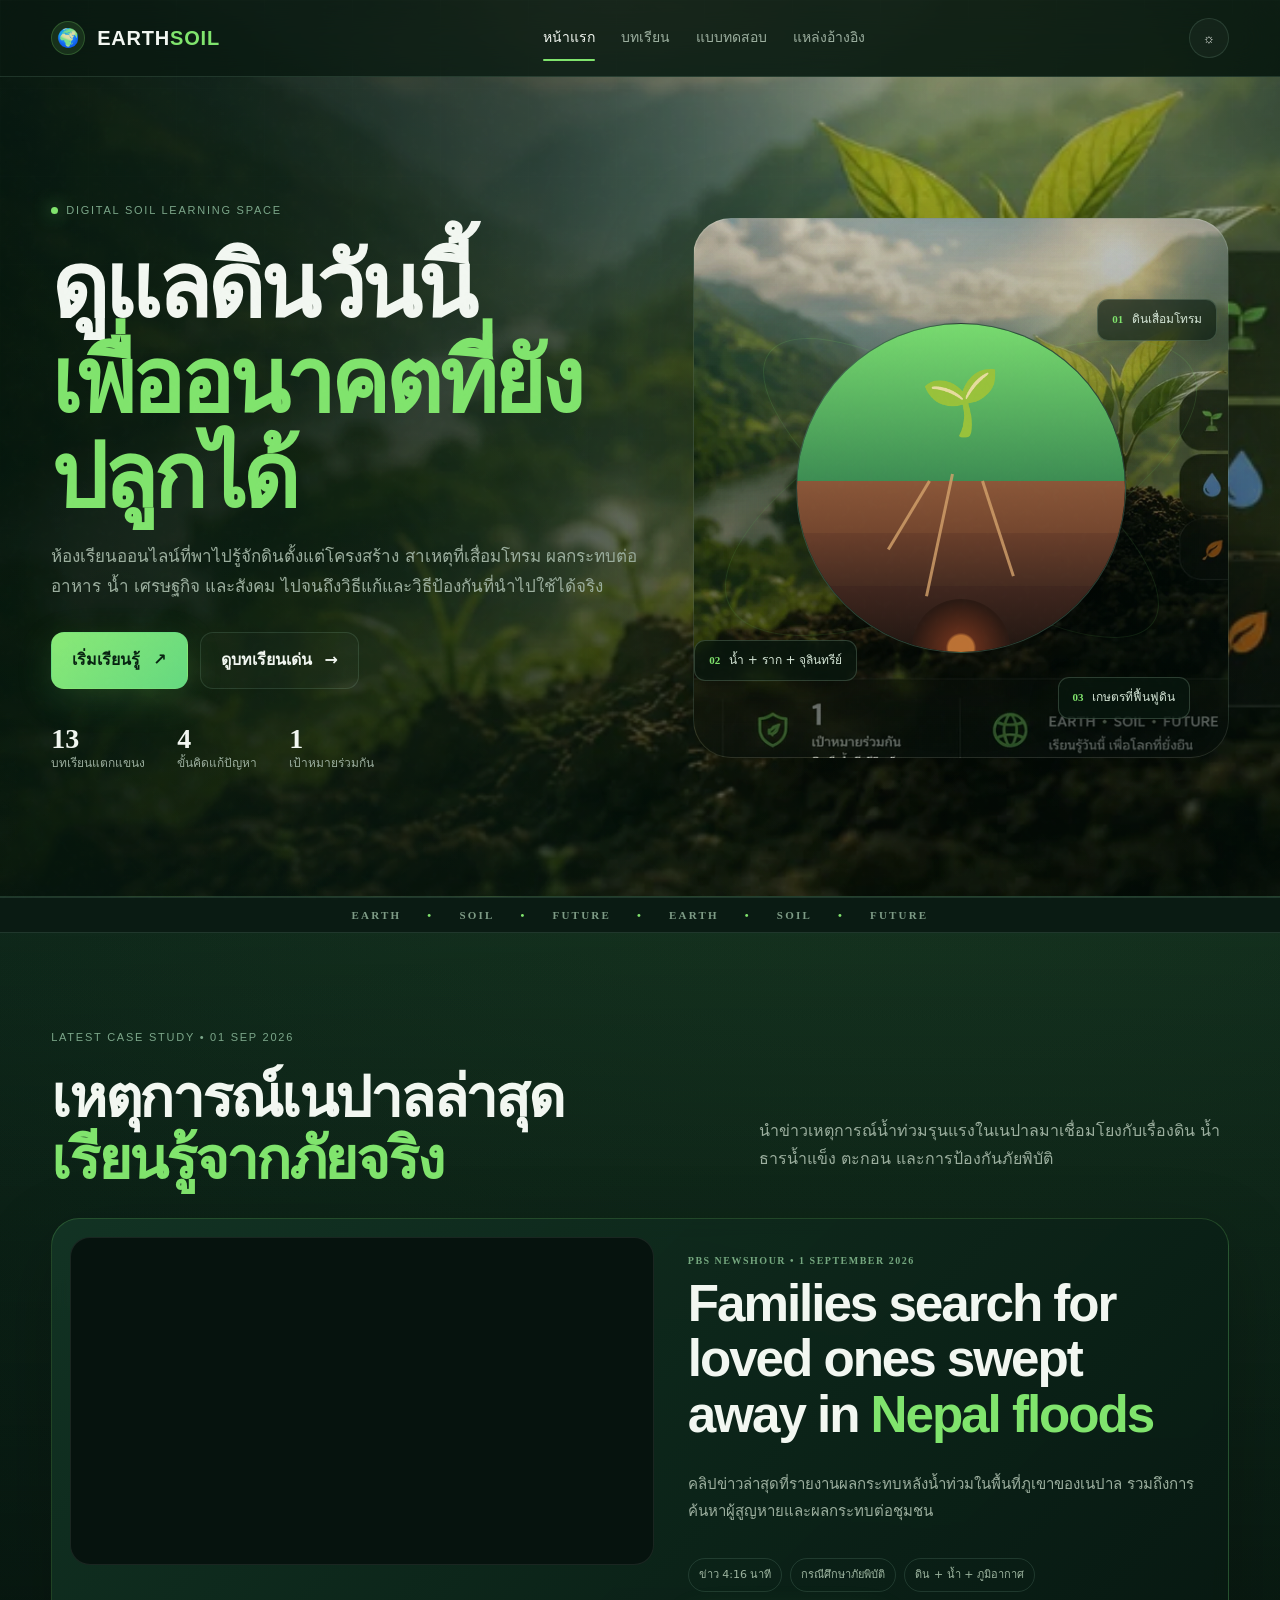
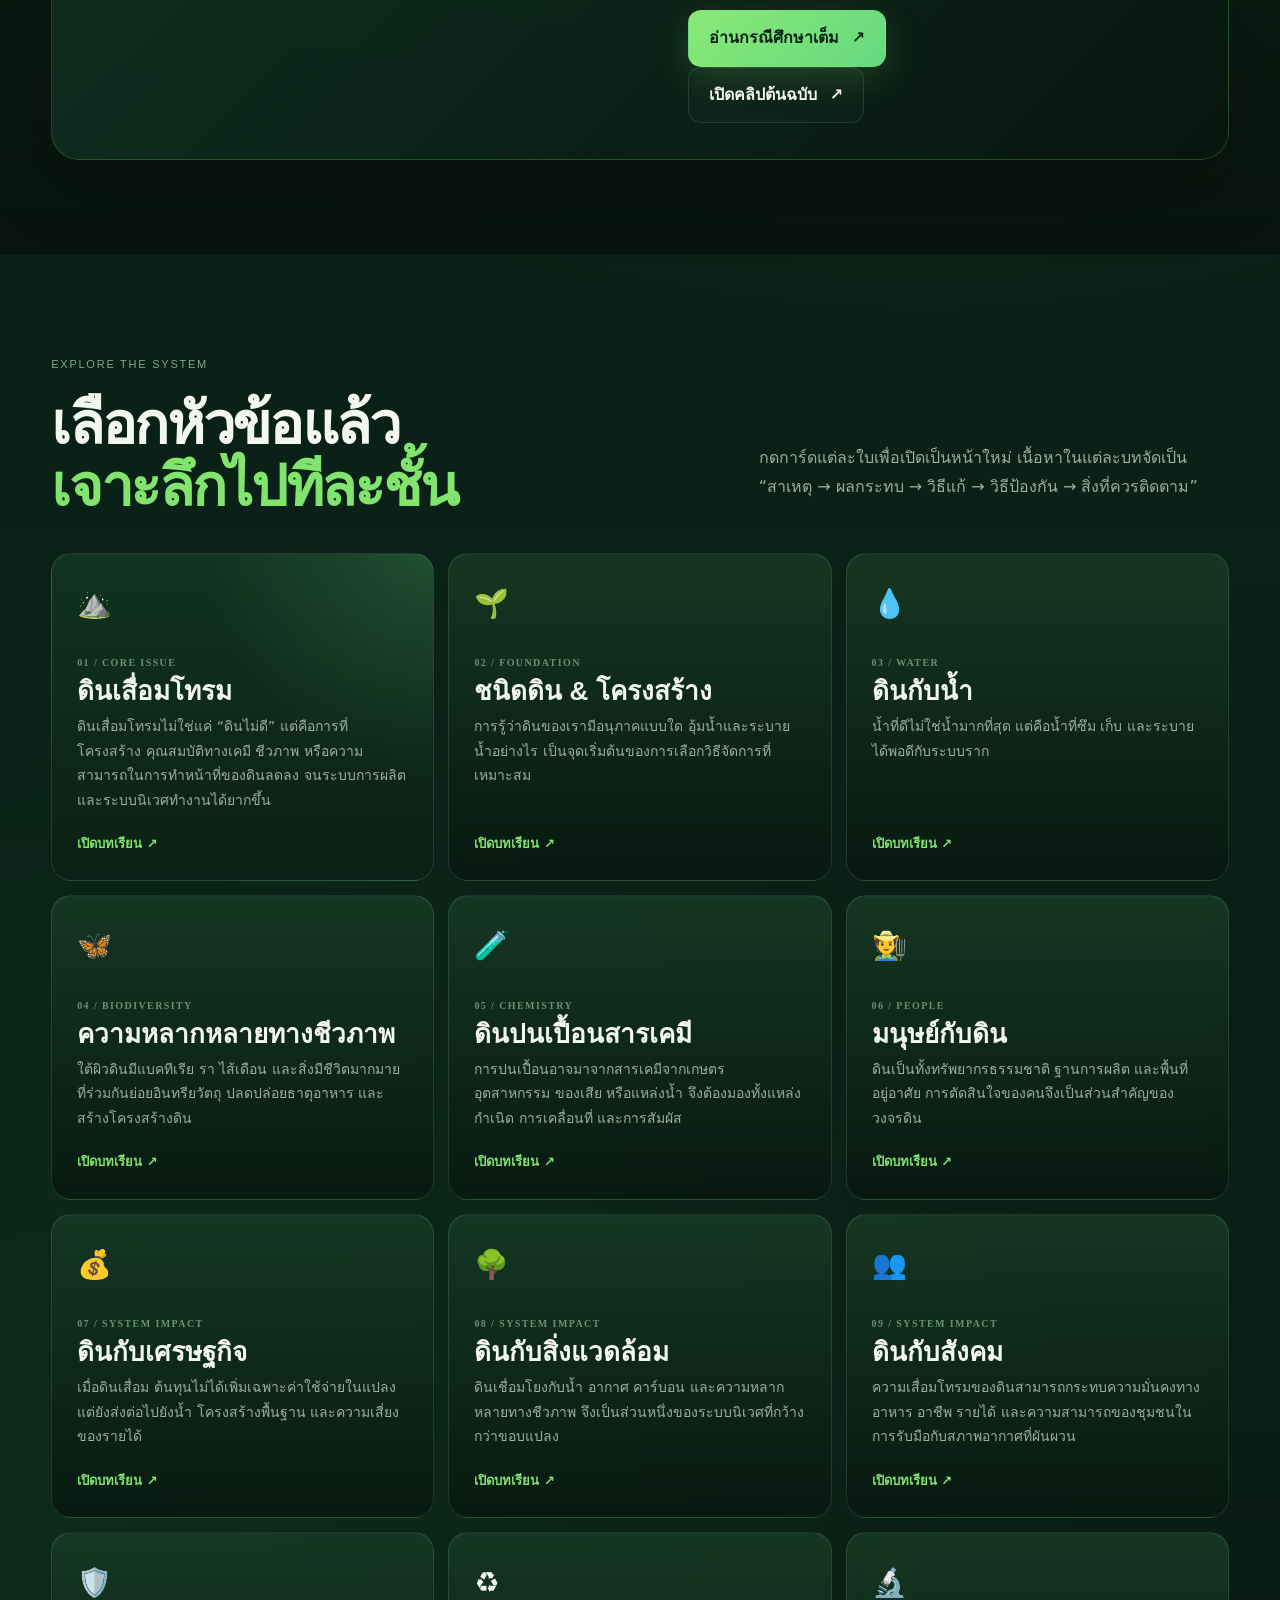
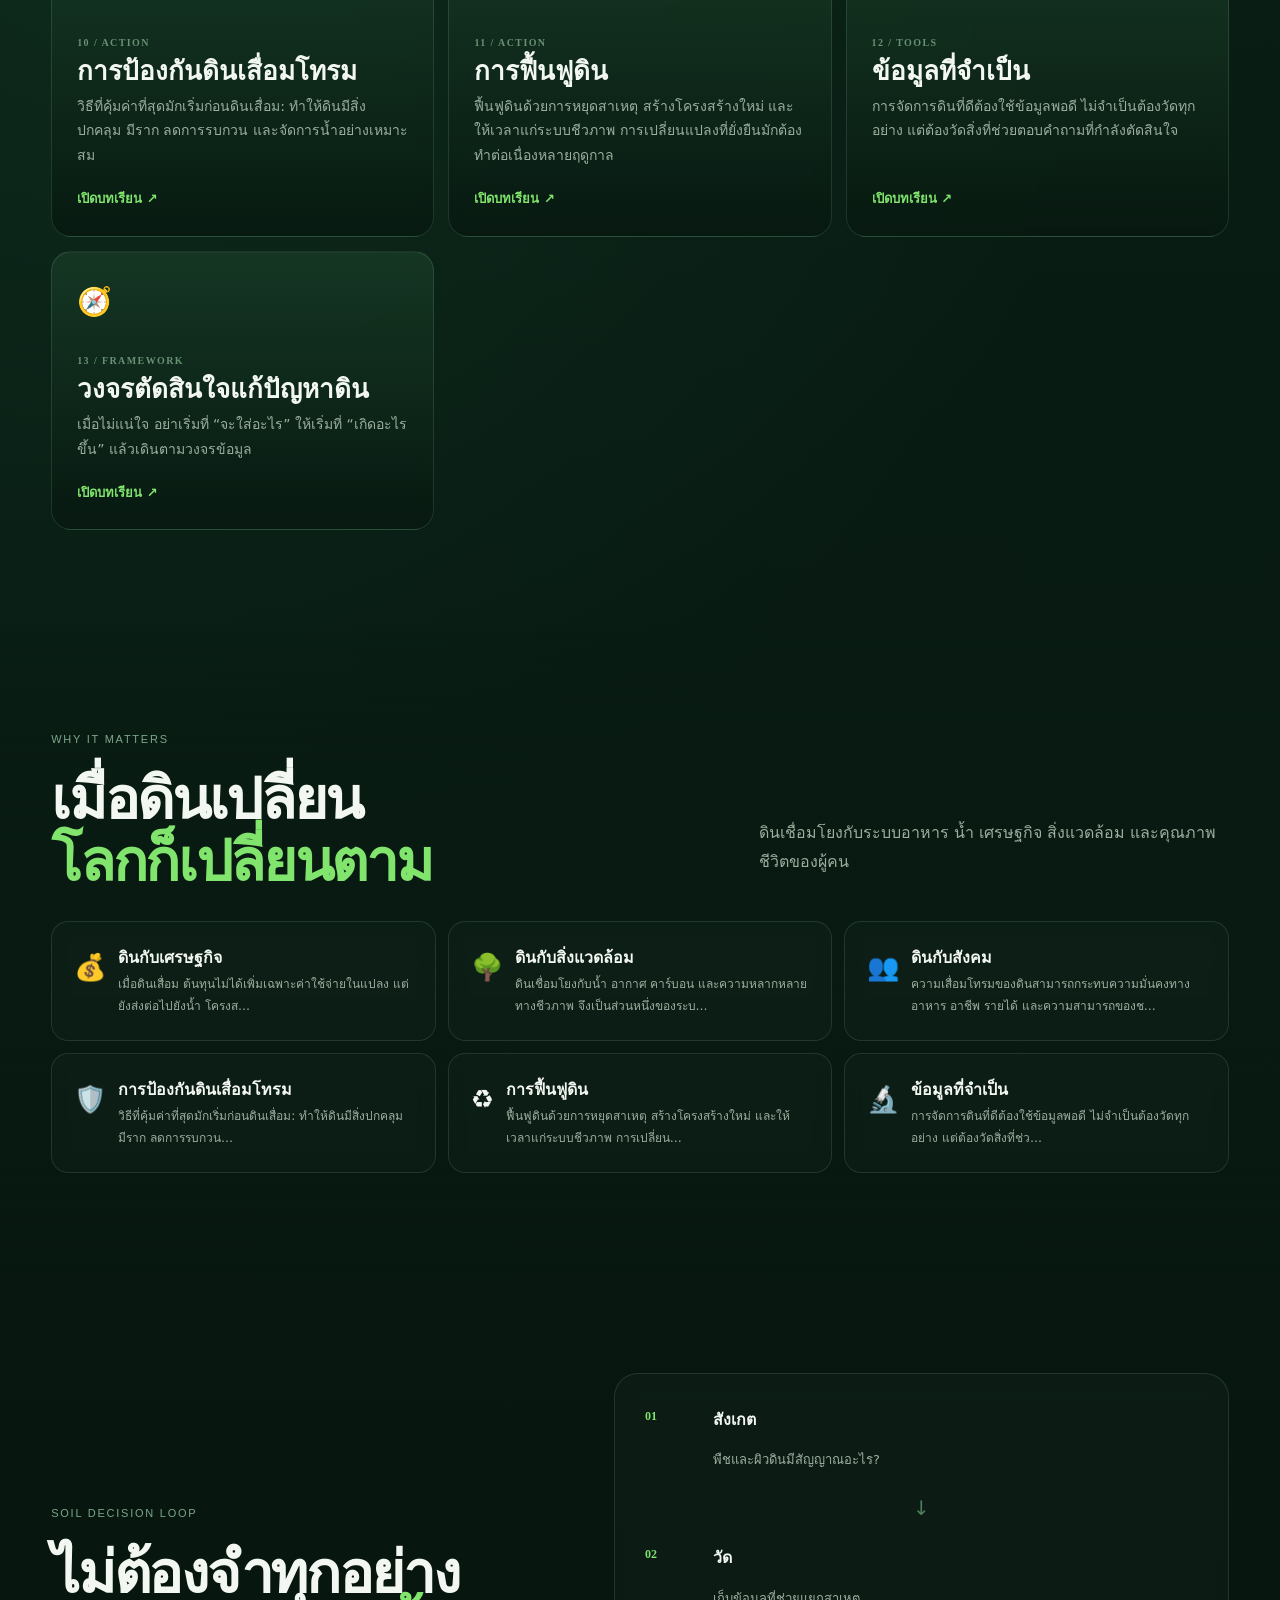
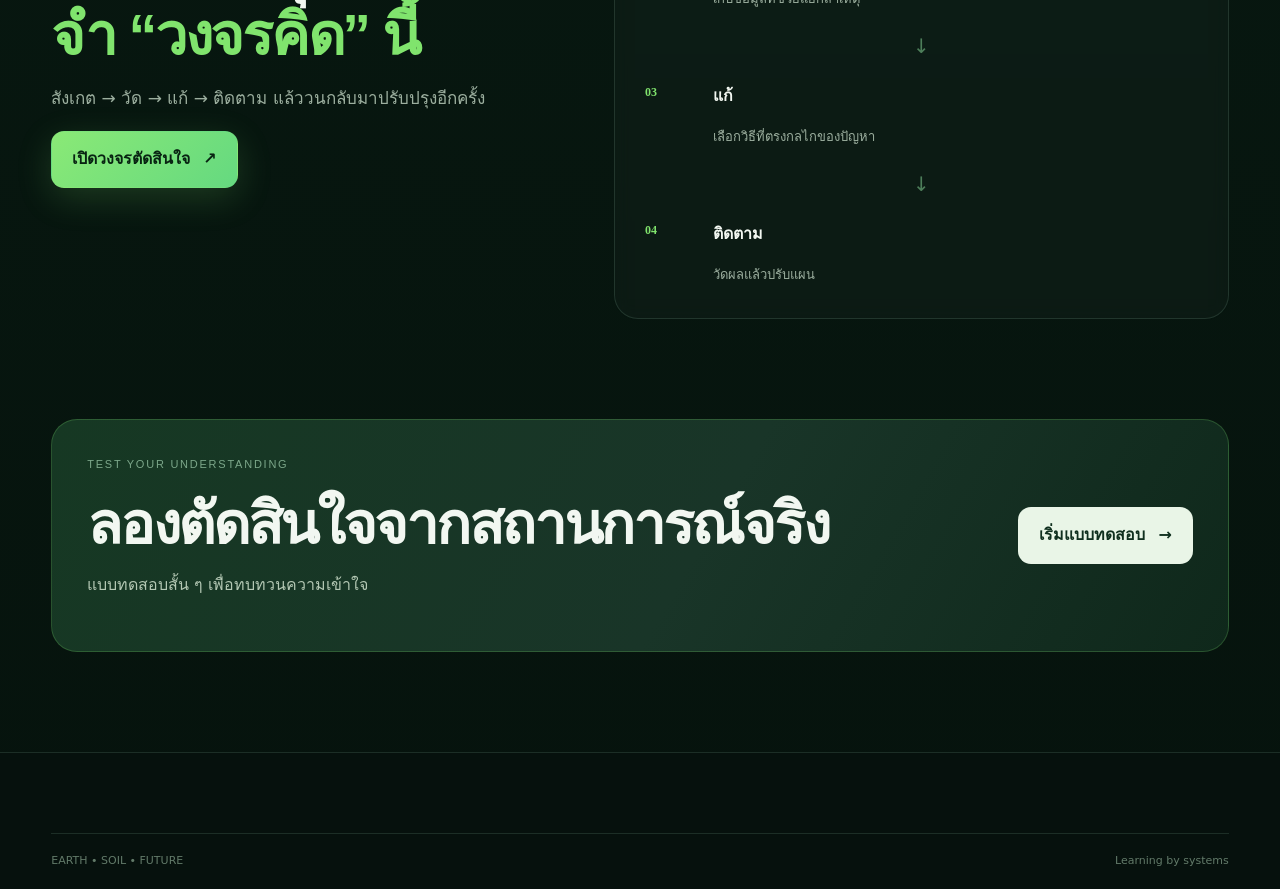
==== commit 7820c2ee: "Add files via upload" ====
--- a/index.html
+++ b/index.html
@@ -11,12 +11,66 @@
 @media(max-width:650px){.site-header{padding:15px 4vw}.hero-section{padding:48px 0}.hero-visual{transform:scale(.88);transform-origin:center}.soil-globe{width:320px;height:320px}.topic-grid,.impact-grid,.related-grid,.ref-grid{grid-template-columns:1fr}.topic-card{min-height:235px}.micro-stats{gap:20px}.section-pad{padding:72px 0}.quiz-banner{margin-bottom:70px}.footer-grid{grid-template-columns:1fr}.footer-bottom{gap:12px;flex-direction:column}.article-layout{padding-top:0}.article-hero{padding-top:50px}}
 
 /* Embedded fallback: this page works even when opened directly from a ZIP archive. */
+.case-study-section{padding:95px 0;background:linear-gradient(180deg,rgba(16,44,32,.2),rgba(7,19,13,.85));}.case-study-card{display:grid;grid-template-columns:1.05fr .95fr;gap:28px;border:1px solid rgba(128,228,109,.2);border-radius:28px;padding:18px;background:linear-gradient(135deg,rgba(19,53,37,.9),rgba(7,23,16,.95));box-shadow:0 25px 80px rgba(0,0,0,.2);overflow:hidden}.case-video{position:relative;aspect-ratio:16/9;border-radius:20px;overflow:hidden;background:#06130e;border:1px solid rgba(255,255,255,.08)}.case-video iframe{width:100%;height:100%;border:0}.case-copy{padding:18px 12px 18px 6px;display:flex;flex-direction:column;justify-content:center}.case-copy .kicker{font:600 10px "Space Grotesk";letter-spacing:.15em;color:#75a77f}.case-copy h2{font-size:clamp(32px,4vw,54px);margin:10px 0 14px;letter-spacing:-.04em}.case-copy h2 span{color:var(--accent)}.case-copy p{color:var(--muted);font-size:15px}.case-meta{display:flex;flex-wrap:wrap;gap:8px;margin:18px 0}.case-meta span{border:1px solid var(--line);padding:6px 10px;border-radius:999px;color:#9db5a0;font-size:11px}.case-copy .btn{width:max-content}@media(max-width:800px){.case-study-card{grid-template-columns:1fr;padding:12px}.case-copy{padding:10px 8px 16px}.case-study-section{padding:70px 0}}/* EARTHSOIL Nature Refresh */
+body.home-page, body.article-page {
+  background:
+    radial-gradient(circle at 72% 8%, rgba(132,226,112,.16), transparent 28%),
+    radial-gradient(circle at 8% 55%, rgba(47,137,86,.12), transparent 30%),
+    linear-gradient(180deg,#071a12 0%,#0a2117 38%,#06130d 100%);
+}
+.home-page:after,.article-page:after{
+  content:"";position:fixed;inset:0;pointer-events:none;z-index:-4;
+  background:linear-gradient(90deg,rgba(4,17,11,.72),rgba(4,17,11,.25) 48%,rgba(4,17,11,.65)),
+             url('nature-hero.webp') center/cover no-repeat;
+  opacity:.20;filter:saturate(1.12) blur(.2px);
+}
+.hero-section{position:relative;overflow:hidden;border-bottom:1px solid rgba(188,255,220,.10)}
+.hero-section:before{content:"";position:absolute;inset:0;pointer-events:none;background:linear-gradient(90deg,rgba(4,19,12,.93) 0%,rgba(4,19,12,.68) 42%,rgba(4,19,12,.18) 72%,rgba(4,19,12,.35)),url('nature-hero.webp') 72% center/cover no-repeat;opacity:.82;z-index:-1}
+.hero-visual{min-height:540px;border-radius:38px;background:linear-gradient(135deg,rgba(4,18,11,.08),rgba(4,18,11,.38)),url('nature-hero.webp') center/cover no-repeat;box-shadow:0 35px 100px rgba(0,0,0,.25);border:1px solid rgba(218,255,225,.12);}
+.hero-visual:after{content:"";position:absolute;inset:0;border-radius:38px;background:radial-gradient(circle at 70% 25%,rgba(255,244,195,.18),transparent 25%),linear-gradient(180deg,rgba(8,26,16,.04),rgba(4,15,10,.48));pointer-events:none}
+.soil-globe{width:330px;height:330px;box-shadow:inset -35px -25px 70px rgba(0,0,0,.35),0 25px 70px rgba(0,0,0,.38);z-index:2}
+.floating-tag{z-index:3;background:rgba(7,24,15,.66);border-color:rgba(214,255,222,.18)}
+.topic-card{background:linear-gradient(180deg,rgba(23,57,37,.88),rgba(7,24,16,.86));backdrop-filter:blur(8px)}
+.impact-card,.loop-card,.case-study-card{backdrop-filter:blur(8px)}
+.site-header{background:rgba(5,18,13,.60)}
+@media(max-width:800px){
+  .hero-section{padding:38px 0 48px;min-height:auto}
+  .hero-section:before{background:linear-gradient(180deg,rgba(4,19,12,.78),rgba(4,19,12,.56) 48%,rgba(4,19,12,.82)),url('nature-hero.webp') center/cover no-repeat;opacity:.9}
+  .hero-grid{gap:26px}
+  .hero-visual{min-height:330px;border-radius:28px;background-position:center 42%}
+  .hero-visual:after{border-radius:28px}
+  .soil-globe{width:235px;height:235px}
+  .globe-surface{font-size:42px}
+  .orbital-a{width:310px;height:120px}.orbital-b{width:280px;height:100px}
+  .floating-tag{font-size:10px;padding:7px 10px}.tag-a{top:8%;right:3%}.tag-b{bottom:7%;left:3%}.tag-c{bottom:3%;right:5%}
+  h1{font-size:clamp(44px,15vw,64px)}
+  .hero-lead{font-size:15px;line-height:1.85}
+  .micro-stats{gap:18px;margin-top:24px}
+  .micro-stats strong{font-size:24px}
+  .topic-grid{grid-template-columns:1fr 1fr}
+  .topic-card{min-height:245px;padding:18px;border-radius:18px}
+  .topic-card h3{font-size:20px}
+  .topic-card p{font-size:13px}
+}
+@media(max-width:520px){
+  .topic-grid{grid-template-columns:1fr}
+  .topic-card{min-height:205px}
+  .section-pad{padding:64px 0}
+  .section-heading{display:block}
+  .section-heading>p{margin-top:14px}
+  .hero-actions{flex-direction:column;align-items:stretch}.btn{justify-content:center}
+  .hero-visual{min-height:300px}
+  .soil-globe{width:210px;height:210px}
+  .tag-b{left:0}.tag-c{right:0}
+  .case-study-card{border-radius:20px}
+}
+
 </style>
 </head>
 <body class="home-page"><div class="noise"></div><div class="progress-bar" id="readingProgress"></div><header class="site-header"><a class="brand" href="index.html"><span class="brand-orb">🌍</span><span class="brand-text">EARTH<span>SOIL</span></span></a><nav class="top-nav"><a class="active" href="index.html">หน้าแรก</a><a href="index.html#explore">บทเรียน</a><a href="quiz.html">แบบทดสอบ</a><a href="references.html">แหล่งอ้างอิง</a></nav><button class="icon-btn" id="themeToggle">☼</button></header><main>
 <section class="hero-section"><div class="section-shell hero-grid"><div class="hero-copy"><div class="eyebrow"><span class="pulse-dot"></span>DIGITAL SOIL LEARNING SPACE</div><h1>ดูแลดินวันนี้<br><em>เพื่ออนาคตที่ยังปลูกได้</em></h1><p class="hero-lead">ห้องเรียนออนไลน์ที่พาไปรู้จักดินตั้งแต่โครงสร้าง สาเหตุที่เสื่อมโทรม ผลกระทบต่ออาหาร น้ำ เศรษฐกิจ และสังคม ไปจนถึงวิธีแก้และวิธีป้องกันที่นำไปใช้ได้จริง</p><div class="hero-actions"><a class="btn btn-primary" href="#explore">เริ่มเรียนรู้ <span>↗</span></a><a class="btn btn-ghost" href="article.html?topic=soil-degradation">ดูบทเรียนเด่น <span>→</span></a></div><div class="micro-stats"><div><strong>13</strong><span>บทเรียนแตกแขนง</span></div><div><strong>4</strong><span>ขั้นคิดแก้ปัญหา</span></div><div><strong>1</strong><span>เป้าหมายร่วมกัน</span></div></div></div><div class="hero-visual" aria-hidden="true"><div class="orbital orbital-a"></div><div class="orbital orbital-b"></div><div class="soil-globe"><div class="globe-surface"><span>🌱</span></div><div class="globe-layer layer-top"></div><div class="globe-layer layer-middle"></div><div class="globe-layer layer-deep"></div><div class="globe-core"></div><div class="root root-1"></div><div class="root root-2"></div><div class="root root-3"></div></div><div class="floating-tag tag-a"><span>01</span> ดินเสื่อมโทรม</div><div class="floating-tag tag-b"><span>02</span> น้ำ + ราก + จุลินทรีย์</div><div class="floating-tag tag-c"><span>03</span> เกษตรที่ฟื้นฟูดิน</div></div></div></section>
 <section class="ticker-wrap"><div class="ticker"><span>EARTH</span><i>•</i><span>SOIL</span><i>•</i><span>FUTURE</span><i>•</i><span>EARTH</span><i>•</i><span>SOIL</span><i>•</i><span>FUTURE</span></div></section>
-<section class="section-shell section-pad" id="explore"><div class="section-heading"><div><div class="eyebrow">EXPLORE THE SYSTEM</div><h2>เลือกหัวข้อแล้ว<br><span>เจาะลึกไปทีละชั้น</span></h2></div><p>กดการ์ดแต่ละใบเพื่อเปิดเป็นหน้าใหม่ เนื้อหาในแต่ละบทจัดเป็น “สาเหตุ → ผลกระทบ → วิธีแก้ → วิธีป้องกัน → สิ่งที่ควรติดตาม”</p></div><div class="topic-grid"><a class="topic-card featured" href="article.html?topic=soil-degradation"><div class="topic-icon">⛰️</div><div class="topic-no">01 / CORE ISSUE</div><h3>ดินเสื่อมโทรม</h3><p>ดินเสื่อมโทรมไม่ใช่แค่ “ดินไม่ดี” แต่คือการที่โครงสร้าง คุณสมบัติทางเคมี ชีวภาพ หรือความสามารถในการทำหน้าที่ของดินลดลง จนระบบการผลิตและระบบนิเวศทำงานได้ยากขึ้น</p><span class="topic-link">เปิดบทเรียน <b>↗</b></span></a><a class="topic-card" href="article.html?topic=soil-types"><div class="topic-icon">🌱</div><div class="topic-no">02 / FOUNDATION</div><h3>ชนิดดิน & โครงสร้าง</h3><p>การรู้ว่าดินของเรามีอนุภาคแบบใด อุ้มน้ำและระบายน้ำอย่างไร เป็นจุดเริ่มต้นของการเลือกวิธีจัดการที่เหมาะสม</p><span class="topic-link">เปิดบทเรียน <b>↗</b></span></a><a class="topic-card" href="article.html?topic=water-soil"><div class="topic-icon">💧</div><div class="topic-no">03 / WATER</div><h3>ดินกับน้ำ</h3><p>น้ำที่ดีไม่ใช่น้ำมากที่สุด แต่คือน้ำที่ซึม เก็บ และระบายได้พอดีกับระบบราก</p><span class="topic-link">เปิดบทเรียน <b>↗</b></span></a><a class="topic-card" href="article.html?topic=biodiversity"><div class="topic-icon">🦋</div><div class="topic-no">04 / BIODIVERSITY</div><h3>ความหลากหลายทางชีวภาพ</h3><p>ใต้ผิวดินมีแบคทีเรีย รา ไส้เดือน และสิ่งมีชีวิตมากมายที่ร่วมกันย่อยอินทรียวัตถุ ปลดปล่อยธาตุอาหาร และสร้างโครงสร้างดิน</p><span class="topic-link">เปิดบทเรียน <b>↗</b></span></a><a class="topic-card" href="article.html?topic=agrochemicals"><div class="topic-icon">🧪</div><div class="topic-no">05 / CHEMISTRY</div><h3>ดินปนเปื้อนสารเคมี</h3><p>การปนเปื้อนอาจมาจากสารเคมีจากเกษตร อุตสาหกรรม ของเสีย หรือแหล่งน้ำ จึงต้องมองทั้งแหล่งกำเนิด การเคลื่อนที่ และการสัมผัส</p><span class="topic-link">เปิดบทเรียน <b>↗</b></span></a><a class="topic-card" href="article.html?topic=people-land"><div class="topic-icon">🧑‍🌾</div><div class="topic-no">06 / PEOPLE</div><h3>มนุษย์กับดิน</h3><p>ดินเป็นทั้งทรัพยากรธรรมชาติ ฐานการผลิต และพื้นที่อยู่อาศัย การตัดสินใจของคนจึงเป็นส่วนสำคัญของวงจรดิน</p><span class="topic-link">เปิดบทเรียน <b>↗</b></span></a><a class="topic-card" href="article.html?topic=economy"><div class="topic-icon">💰</div><div class="topic-no">07 / SYSTEM IMPACT</div><h3>ดินกับเศรษฐกิจ</h3><p>เมื่อดินเสื่อม ต้นทุนไม่ได้เพิ่มเฉพาะค่าใช้จ่ายในแปลง แต่ยังส่งต่อไปยังน้ำ โครงสร้างพื้นฐาน และความเสี่ยงของรายได้</p><span class="topic-link">เปิดบทเรียน <b>↗</b></span></a><a class="topic-card" href="article.html?topic=environment"><div class="topic-icon">🌳</div><div class="topic-no">08 / SYSTEM IMPACT</div><h3>ดินกับสิ่งแวดล้อม</h3><p>ดินเชื่อมโยงกับน้ำ อากาศ คาร์บอน และความหลากหลายทางชีวภาพ จึงเป็นส่วนหนึ่งของระบบนิเวศที่กว้างกว่าขอบแปลง</p><span class="topic-link">เปิดบทเรียน <b>↗</b></span></a><a class="topic-card" href="article.html?topic=society"><div class="topic-icon">👥</div><div class="topic-no">09 / SYSTEM IMPACT</div><h3>ดินกับสังคม</h3><p>ความเสื่อมโทรมของดินสามารถกระทบความมั่นคงทางอาหาร อาชีพ รายได้ และความสามารถของชุมชนในการรับมือกับสภาพอากาศที่ผันผวน</p><span class="topic-link">เปิดบทเรียน <b>↗</b></span></a><a class="topic-card" href="article.html?topic=prevention"><div class="topic-icon">🛡️</div><div class="topic-no">10 / ACTION</div><h3>การป้องกันดินเสื่อมโทรม</h3><p>วิธีที่คุ้มค่าที่สุดมักเริ่มก่อนดินเสื่อม: ทำให้ดินมีสิ่งปกคลุม มีราก ลดการรบกวน และจัดการน้ำอย่างเหมาะสม</p><span class="topic-link">เปิดบทเรียน <b>↗</b></span></a><a class="topic-card" href="article.html?topic=restoration"><div class="topic-icon">♻️</div><div class="topic-no">11 / ACTION</div><h3>การฟื้นฟูดิน</h3><p>ฟื้นฟูดินด้วยการหยุดสาเหตุ สร้างโครงสร้างใหม่ และให้เวลาแก่ระบบชีวภาพ การเปลี่ยนแปลงที่ยั่งยืนมักต้องทำต่อเนื่องหลายฤดูกาล</p><span class="topic-link">เปิดบทเรียน <b>↗</b></span></a><a class="topic-card" href="article.html?topic=essential-data"><div class="topic-icon">🔬</div><div class="topic-no">12 / TOOLS</div><h3>ข้อมูลที่จำเป็น</h3><p>การจัดการดินที่ดีต้องใช้ข้อมูลพอดี ไม่จำเป็นต้องวัดทุกอย่าง แต่ต้องวัดสิ่งที่ช่วยตอบคำถามที่กำลังตัดสินใจ</p><span class="topic-link">เปิดบทเรียน <b>↗</b></span></a><a class="topic-card" href="article.html?topic=decision-loop"><div class="topic-icon">🧭</div><div class="topic-no">13 / FRAMEWORK</div><h3>วงจรตัดสินใจแก้ปัญหาดิน</h3><p>เมื่อไม่แน่ใจ อย่าเริ่มที่ “จะใส่อะไร” ให้เริ่มที่ “เกิดอะไรขึ้น” แล้วเดินตามวงจรข้อมูล</p><span class="topic-link">เปิดบทเรียน <b>↗</b></span></a></div></section><section class="impact-section section-pad"><div class="section-shell"><div class="section-heading compact"><div><div class="eyebrow">WHY IT MATTERS</div><h2>เมื่อดินเปลี่ยน<br><span>โลกก็เปลี่ยนตาม</span></h2></div><p>ดินเชื่อมโยงกับระบบอาหาร น้ำ เศรษฐกิจ สิ่งแวดล้อม และคุณภาพชีวิตของผู้คน</p></div><div class="impact-grid"><a href="article.html?topic=economy" class="impact-card"><strong>💰</strong><span>ดินกับเศรษฐกิจ</span><small>เมื่อดินเสื่อม ต้นทุนไม่ได้เพิ่มเฉพาะค่าใช้จ่ายในแปลง แต่ยังส่งต่อไปยังน้ำ โครงส…</small></a><a href="article.html?topic=environment" class="impact-card"><strong>🌳</strong><span>ดินกับสิ่งแวดล้อม</span><small>ดินเชื่อมโยงกับน้ำ อากาศ คาร์บอน และความหลากหลายทางชีวภาพ จึงเป็นส่วนหนึ่งของระบ…</small></a><a href="article.html?topic=society" class="impact-card"><strong>👥</strong><span>ดินกับสังคม</span><small>ความเสื่อมโทรมของดินสามารถกระทบความมั่นคงทางอาหาร อาชีพ รายได้ และความสามารถของช…</small></a><a href="article.html?topic=prevention" class="impact-card"><strong>🛡️</strong><span>การป้องกันดินเสื่อมโทรม</span><small>วิธีที่คุ้มค่าที่สุดมักเริ่มก่อนดินเสื่อม: ทำให้ดินมีสิ่งปกคลุม มีราก ลดการรบกวน…</small></a><a href="article.html?topic=restoration" class="impact-card"><strong>♻️</strong><span>การฟื้นฟูดิน</span><small>ฟื้นฟูดินด้วยการหยุดสาเหตุ สร้างโครงสร้างใหม่ และให้เวลาแก่ระบบชีวภาพ การเปลี่ยน…</small></a><a href="article.html?topic=essential-data" class="impact-card"><strong>🔬</strong><span>ข้อมูลที่จำเป็น</span><small>การจัดการดินที่ดีต้องใช้ข้อมูลพอดี ไม่จำเป็นต้องวัดทุกอย่าง แต่ต้องวัดสิ่งที่ช่ว…</small></a></div></div></section><section class="decision-section section-pad"><div class="section-shell decision-layout"><div><div class="eyebrow">SOIL DECISION LOOP</div><h2>ไม่ต้องจำทุกอย่าง<br><span>จำ “วงจรคิด” นี้</span></h2><p class="lead">สังเกต → วัด → แก้ → ติดตาม แล้ววนกลับมาปรับปรุงอีกครั้ง</p><a href="article.html?topic=decision-loop" class="btn btn-primary">เปิดวงจรตัดสินใจ <span>↗</span></a></div><div class="loop-card"><div class="loop-step"><b>01</b><span>สังเกต</span><small>พืชและผิวดินมีสัญญาณอะไร?</small></div><div class="loop-arrow">↓</div><div class="loop-step"><b>02</b><span>วัด</span><small>เก็บข้อมูลที่ช่วยแยกสาเหตุ</small></div><div class="loop-arrow">↓</div><div class="loop-step"><b>03</b><span>แก้</span><small>เลือกวิธีที่ตรงกลไกของปัญหา</small></div><div class="loop-arrow">↓</div><div class="loop-step"><b>04</b><span>ติดตาม</span><small>วัดผลแล้วปรับแผน</small></div></div></div></section><section class="quiz-banner section-shell"><div><div class="eyebrow">TEST YOUR UNDERSTANDING</div><h2>ลองตัดสินใจจากสถานการณ์จริง</h2><p>แบบทดสอบสั้น ๆ เพื่อทบทวนความเข้าใจ</p></div><a class="btn btn-light" href="quiz.html">เริ่มแบบทดสอบ <span>→</span></a></section></main><footer class="site-footer"><div class="footer-bottom"><span>EARTH • SOIL • FUTURE</span><span>Learning by systems</span></div></footer><script>(function(){
+<section class="case-study-section"><div class="section-shell"><div class="section-heading compact"><div><div class="eyebrow">LATEST CASE STUDY • 01 SEP 2026</div><h2>เหตุการณ์เนปาลล่าสุด<br><span>เรียนรู้จากภัยจริง</span></h2></div><p>นำข่าวเหตุการณ์น้ำท่วมรุนแรงในเนปาลมาเชื่อมโยงกับเรื่องดิน น้ำ ธารน้ำแข็ง ตะกอน และการป้องกันภัยพิบัติ</p></div><div class="case-study-card"><div class="case-video"><iframe src="https://www.pbs.org/video/deadly-floods-1788295312/" title="Families search for loved ones swept away in Nepal floods" loading="lazy" allow="fullscreen; picture-in-picture"></iframe></div><div class="case-copy"><div class="kicker">PBS NEWSHOUR • 1 SEPTEMBER 2026</div><h2>Families search for loved ones swept away in <span>Nepal floods</span></h2><p>คลิปข่าวล่าสุดที่รายงานผลกระทบหลังน้ำท่วมในพื้นที่ภูเขาของเนปาล รวมถึงการค้นหาผู้สูญหายและผลกระทบต่อชุมชน</p><div class="case-meta"><span>ข่าว 4:16 นาที</span><span>กรณีศึกษาภัยพิบัติ</span><span>ดิน + น้ำ + ภูมิอากาศ</span></div><a class="btn btn-primary" href="article.html?topic=nepal-flood">อ่านกรณีศึกษาเต็ม <span>↗</span></a><a class="btn btn-ghost" href="https://www.pbs.org/video/deadly-floods-1788295312/" target="_blank" rel="noopener">เปิดคลิปต้นฉบับ <span>↗</span></a></div></div></div></section><section class="section-shell section-pad" id="explore"><div class="section-heading"><div><div class="eyebrow">EXPLORE THE SYSTEM</div><h2>เลือกหัวข้อแล้ว<br><span>เจาะลึกไปทีละชั้น</span></h2></div><p>กดการ์ดแต่ละใบเพื่อเปิดเป็นหน้าใหม่ เนื้อหาในแต่ละบทจัดเป็น “สาเหตุ → ผลกระทบ → วิธีแก้ → วิธีป้องกัน → สิ่งที่ควรติดตาม”</p></div><div class="topic-grid"><a class="topic-card featured" href="article.html?topic=soil-degradation"><div class="topic-icon">⛰️</div><div class="topic-no">01 / CORE ISSUE</div><h3>ดินเสื่อมโทรม</h3><p>ดินเสื่อมโทรมไม่ใช่แค่ “ดินไม่ดี” แต่คือการที่โครงสร้าง คุณสมบัติทางเคมี ชีวภาพ หรือความสามารถในการทำหน้าที่ของดินลดลง จนระบบการผลิตและระบบนิเวศทำงานได้ยากขึ้น</p><span class="topic-link">เปิดบทเรียน <b>↗</b></span></a><a class="topic-card" href="article.html?topic=soil-types"><div class="topic-icon">🌱</div><div class="topic-no">02 / FOUNDATION</div><h3>ชนิดดิน & โครงสร้าง</h3><p>การรู้ว่าดินของเรามีอนุภาคแบบใด อุ้มน้ำและระบายน้ำอย่างไร เป็นจุดเริ่มต้นของการเลือกวิธีจัดการที่เหมาะสม</p><span class="topic-link">เปิดบทเรียน <b>↗</b></span></a><a class="topic-card" href="article.html?topic=water-soil"><div class="topic-icon">💧</div><div class="topic-no">03 / WATER</div><h3>ดินกับน้ำ</h3><p>น้ำที่ดีไม่ใช่น้ำมากที่สุด แต่คือน้ำที่ซึม เก็บ และระบายได้พอดีกับระบบราก</p><span class="topic-link">เปิดบทเรียน <b>↗</b></span></a><a class="topic-card" href="article.html?topic=biodiversity"><div class="topic-icon">🦋</div><div class="topic-no">04 / BIODIVERSITY</div><h3>ความหลากหลายทางชีวภาพ</h3><p>ใต้ผิวดินมีแบคทีเรีย รา ไส้เดือน และสิ่งมีชีวิตมากมายที่ร่วมกันย่อยอินทรียวัตถุ ปลดปล่อยธาตุอาหาร และสร้างโครงสร้างดิน</p><span class="topic-link">เปิดบทเรียน <b>↗</b></span></a><a class="topic-card" href="article.html?topic=agrochemicals"><div class="topic-icon">🧪</div><div class="topic-no">05 / CHEMISTRY</div><h3>ดินปนเปื้อนสารเคมี</h3><p>การปนเปื้อนอาจมาจากสารเคมีจากเกษตร อุตสาหกรรม ของเสีย หรือแหล่งน้ำ จึงต้องมองทั้งแหล่งกำเนิด การเคลื่อนที่ และการสัมผัส</p><span class="topic-link">เปิดบทเรียน <b>↗</b></span></a><a class="topic-card" href="article.html?topic=people-land"><div class="topic-icon">🧑‍🌾</div><div class="topic-no">06 / PEOPLE</div><h3>มนุษย์กับดิน</h3><p>ดินเป็นทั้งทรัพยากรธรรมชาติ ฐานการผลิต และพื้นที่อยู่อาศัย การตัดสินใจของคนจึงเป็นส่วนสำคัญของวงจรดิน</p><span class="topic-link">เปิดบทเรียน <b>↗</b></span></a><a class="topic-card" href="article.html?topic=economy"><div class="topic-icon">💰</div><div class="topic-no">07 / SYSTEM IMPACT</div><h3>ดินกับเศรษฐกิจ</h3><p>เมื่อดินเสื่อม ต้นทุนไม่ได้เพิ่มเฉพาะค่าใช้จ่ายในแปลง แต่ยังส่งต่อไปยังน้ำ โครงสร้างพื้นฐาน และความเสี่ยงของรายได้</p><span class="topic-link">เปิดบทเรียน <b>↗</b></span></a><a class="topic-card" href="article.html?topic=environment"><div class="topic-icon">🌳</div><div class="topic-no">08 / SYSTEM IMPACT</div><h3>ดินกับสิ่งแวดล้อม</h3><p>ดินเชื่อมโยงกับน้ำ อากาศ คาร์บอน และความหลากหลายทางชีวภาพ จึงเป็นส่วนหนึ่งของระบบนิเวศที่กว้างกว่าขอบแปลง</p><span class="topic-link">เปิดบทเรียน <b>↗</b></span></a><a class="topic-card" href="article.html?topic=society"><div class="topic-icon">👥</div><div class="topic-no">09 / SYSTEM IMPACT</div><h3>ดินกับสังคม</h3><p>ความเสื่อมโทรมของดินสามารถกระทบความมั่นคงทางอาหาร อาชีพ รายได้ และความสามารถของชุมชนในการรับมือกับสภาพอากาศที่ผันผวน</p><span class="topic-link">เปิดบทเรียน <b>↗</b></span></a><a class="topic-card" href="article.html?topic=prevention"><div class="topic-icon">🛡️</div><div class="topic-no">10 / ACTION</div><h3>การป้องกันดินเสื่อมโทรม</h3><p>วิธีที่คุ้มค่าที่สุดมักเริ่มก่อนดินเสื่อม: ทำให้ดินมีสิ่งปกคลุม มีราก ลดการรบกวน และจัดการน้ำอย่างเหมาะสม</p><span class="topic-link">เปิดบทเรียน <b>↗</b></span></a><a class="topic-card" href="article.html?topic=restoration"><div class="topic-icon">♻️</div><div class="topic-no">11 / ACTION</div><h3>การฟื้นฟูดิน</h3><p>ฟื้นฟูดินด้วยการหยุดสาเหตุ สร้างโครงสร้างใหม่ และให้เวลาแก่ระบบชีวภาพ การเปลี่ยนแปลงที่ยั่งยืนมักต้องทำต่อเนื่องหลายฤดูกาล</p><span class="topic-link">เปิดบทเรียน <b>↗</b></span></a><a class="topic-card" href="article.html?topic=essential-data"><div class="topic-icon">🔬</div><div class="topic-no">12 / TOOLS</div><h3>ข้อมูลที่จำเป็น</h3><p>การจัดการดินที่ดีต้องใช้ข้อมูลพอดี ไม่จำเป็นต้องวัดทุกอย่าง แต่ต้องวัดสิ่งที่ช่วยตอบคำถามที่กำลังตัดสินใจ</p><span class="topic-link">เปิดบทเรียน <b>↗</b></span></a><a class="topic-card" href="article.html?topic=decision-loop"><div class="topic-icon">🧭</div><div class="topic-no">13 / FRAMEWORK</div><h3>วงจรตัดสินใจแก้ปัญหาดิน</h3><p>เมื่อไม่แน่ใจ อย่าเริ่มที่ “จะใส่อะไร” ให้เริ่มที่ “เกิดอะไรขึ้น” แล้วเดินตามวงจรข้อมูล</p><span class="topic-link">เปิดบทเรียน <b>↗</b></span></a></div></section><section class="impact-section section-pad"><div class="section-shell"><div class="section-heading compact"><div><div class="eyebrow">WHY IT MATTERS</div><h2>เมื่อดินเปลี่ยน<br><span>โลกก็เปลี่ยนตาม</span></h2></div><p>ดินเชื่อมโยงกับระบบอาหาร น้ำ เศรษฐกิจ สิ่งแวดล้อม และคุณภาพชีวิตของผู้คน</p></div><div class="impact-grid"><a href="article.html?topic=economy" class="impact-card"><strong>💰</strong><span>ดินกับเศรษฐกิจ</span><small>เมื่อดินเสื่อม ต้นทุนไม่ได้เพิ่มเฉพาะค่าใช้จ่ายในแปลง แต่ยังส่งต่อไปยังน้ำ โครงส…</small></a><a href="article.html?topic=environment" class="impact-card"><strong>🌳</strong><span>ดินกับสิ่งแวดล้อม</span><small>ดินเชื่อมโยงกับน้ำ อากาศ คาร์บอน และความหลากหลายทางชีวภาพ จึงเป็นส่วนหนึ่งของระบ…</small></a><a href="article.html?topic=society" class="impact-card"><strong>👥</strong><span>ดินกับสังคม</span><small>ความเสื่อมโทรมของดินสามารถกระทบความมั่นคงทางอาหาร อาชีพ รายได้ และความสามารถของช…</small></a><a href="article.html?topic=prevention" class="impact-card"><strong>🛡️</strong><span>การป้องกันดินเสื่อมโทรม</span><small>วิธีที่คุ้มค่าที่สุดมักเริ่มก่อนดินเสื่อม: ทำให้ดินมีสิ่งปกคลุม มีราก ลดการรบกวน…</small></a><a href="article.html?topic=restoration" class="impact-card"><strong>♻️</strong><span>การฟื้นฟูดิน</span><small>ฟื้นฟูดินด้วยการหยุดสาเหตุ สร้างโครงสร้างใหม่ และให้เวลาแก่ระบบชีวภาพ การเปลี่ยน…</small></a><a href="article.html?topic=essential-data" class="impact-card"><strong>🔬</strong><span>ข้อมูลที่จำเป็น</span><small>การจัดการดินที่ดีต้องใช้ข้อมูลพอดี ไม่จำเป็นต้องวัดทุกอย่าง แต่ต้องวัดสิ่งที่ช่ว…</small></a></div></div></section><section class="decision-section section-pad"><div class="section-shell decision-layout"><div><div class="eyebrow">SOIL DECISION LOOP</div><h2>ไม่ต้องจำทุกอย่าง<br><span>จำ “วงจรคิด” นี้</span></h2><p class="lead">สังเกต → วัด → แก้ → ติดตาม แล้ววนกลับมาปรับปรุงอีกครั้ง</p><a href="article.html?topic=decision-loop" class="btn btn-primary">เปิดวงจรตัดสินใจ <span>↗</span></a></div><div class="loop-card"><div class="loop-step"><b>01</b><span>สังเกต</span><small>พืชและผิวดินมีสัญญาณอะไร?</small></div><div class="loop-arrow">↓</div><div class="loop-step"><b>02</b><span>วัด</span><small>เก็บข้อมูลที่ช่วยแยกสาเหตุ</small></div><div class="loop-arrow">↓</div><div class="loop-step"><b>03</b><span>แก้</span><small>เลือกวิธีที่ตรงกลไกของปัญหา</small></div><div class="loop-arrow">↓</div><div class="loop-step"><b>04</b><span>ติดตาม</span><small>วัดผลแล้วปรับแผน</small></div></div></div></section><section class="quiz-banner section-shell"><div><div class="eyebrow">TEST YOUR UNDERSTANDING</div><h2>ลองตัดสินใจจากสถานการณ์จริง</h2><p>แบบทดสอบสั้น ๆ เพื่อทบทวนความเข้าใจ</p></div><a class="btn btn-light" href="quiz.html">เริ่มแบบทดสอบ <span>→</span></a></section></main><footer class="site-footer"><div class="footer-bottom"><span>EARTH • SOIL • FUTURE</span><span>Learning by systems</span></div></footer><script>(function(){
   const root=document.documentElement;
   const saved=localStorage.getItem('earthsoil-theme');
   if(saved) root.dataset.theme=saved;
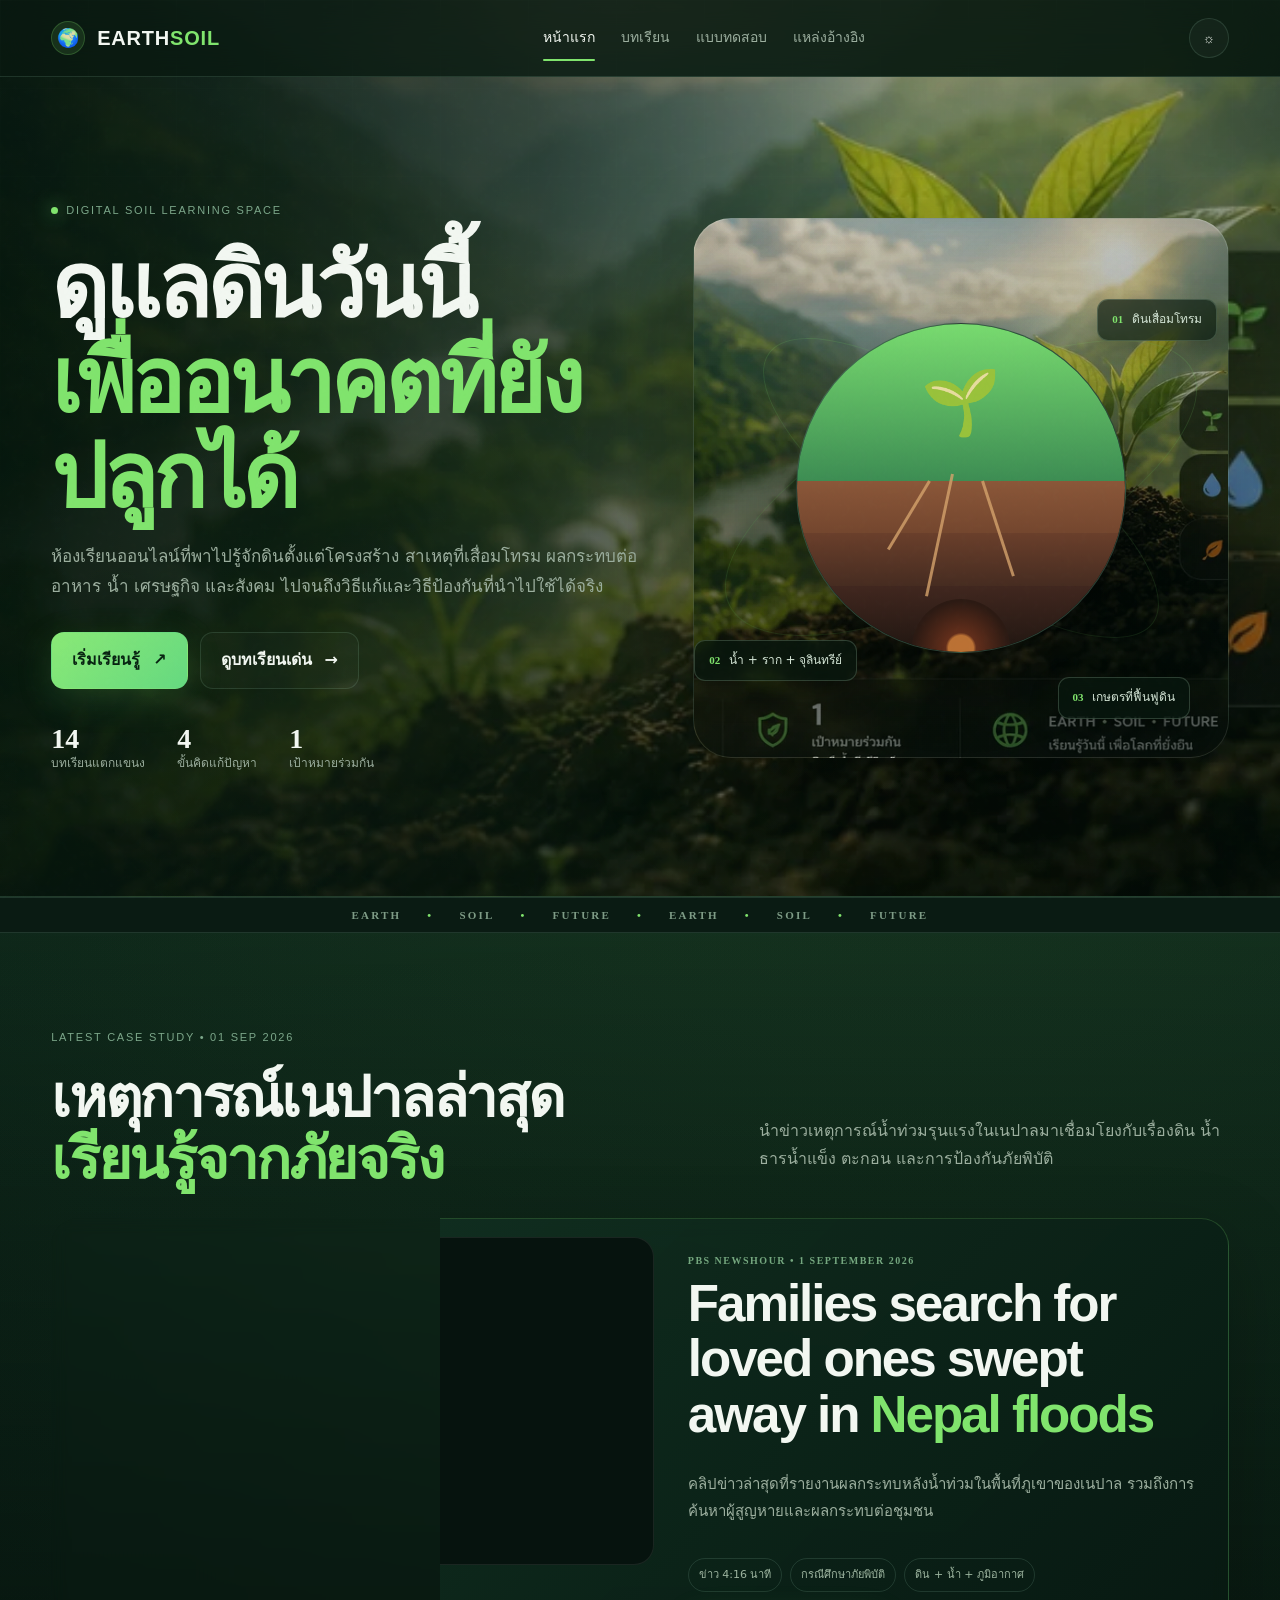
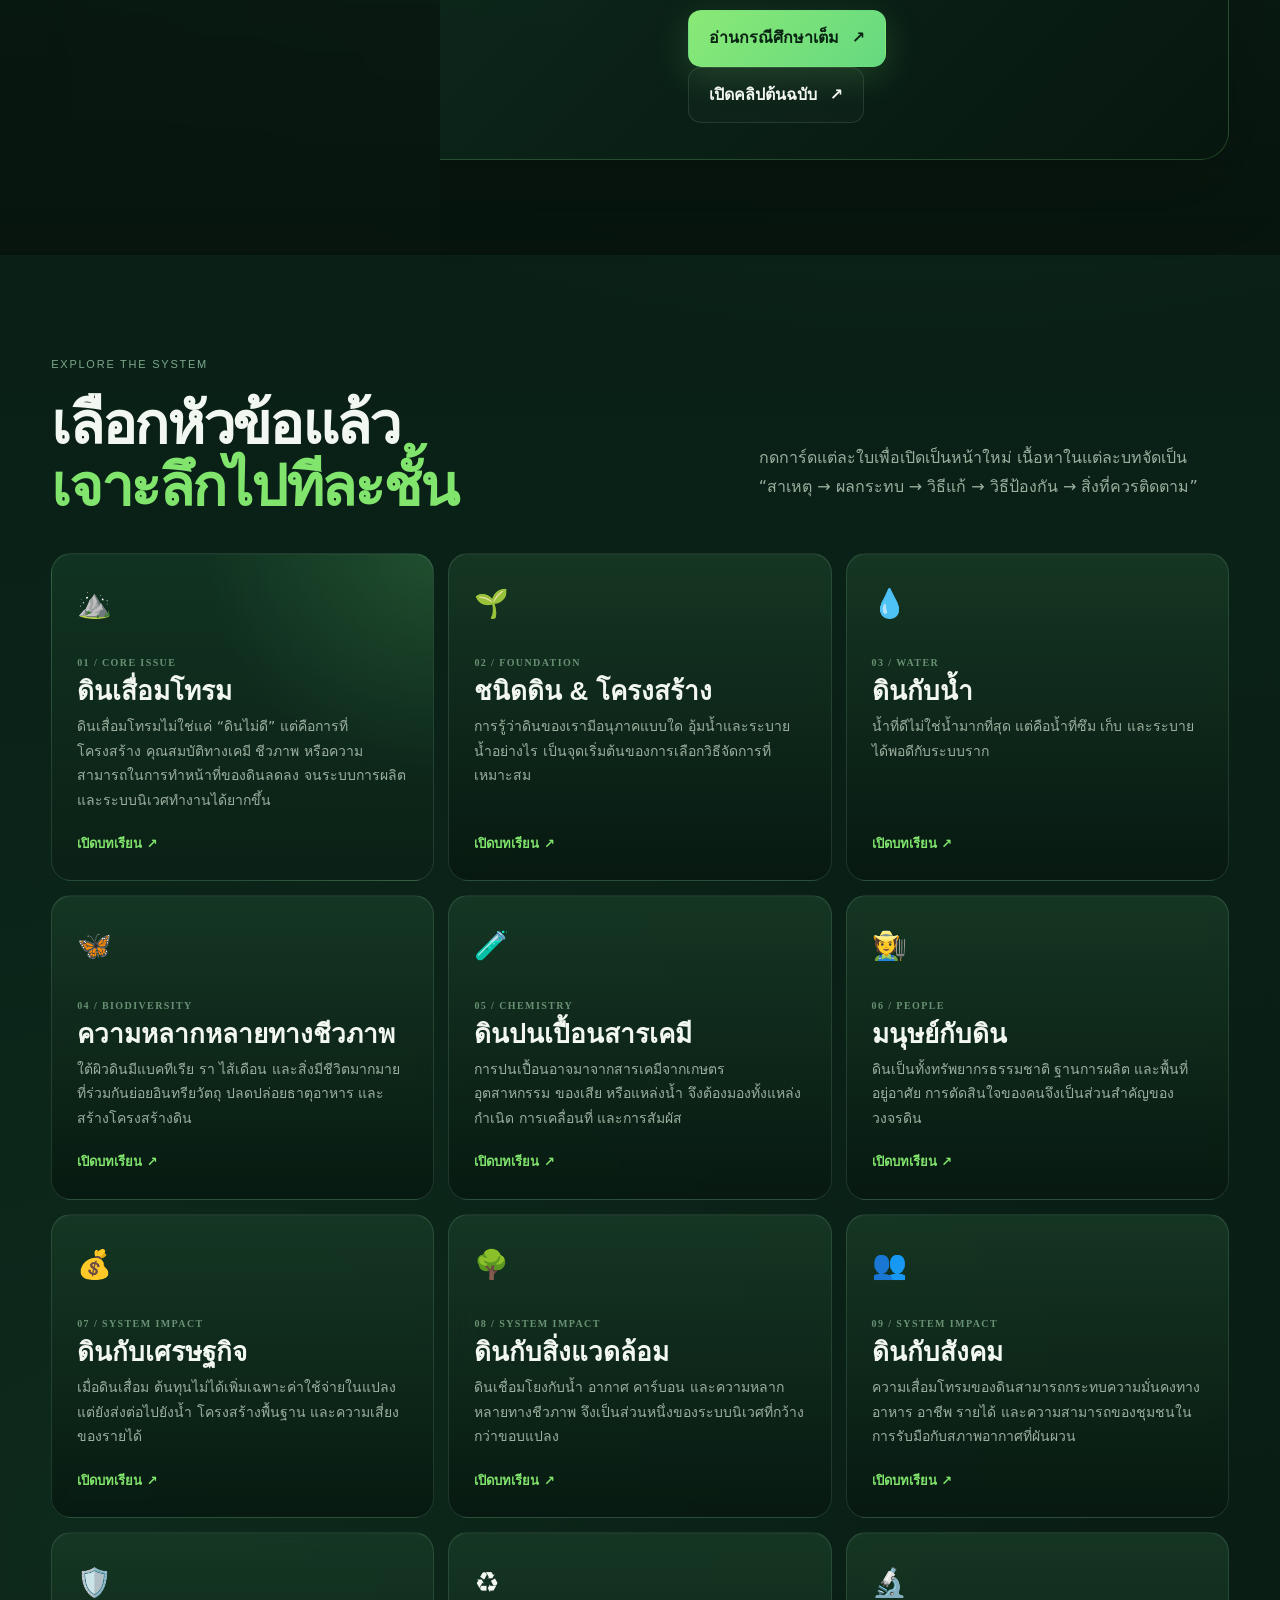
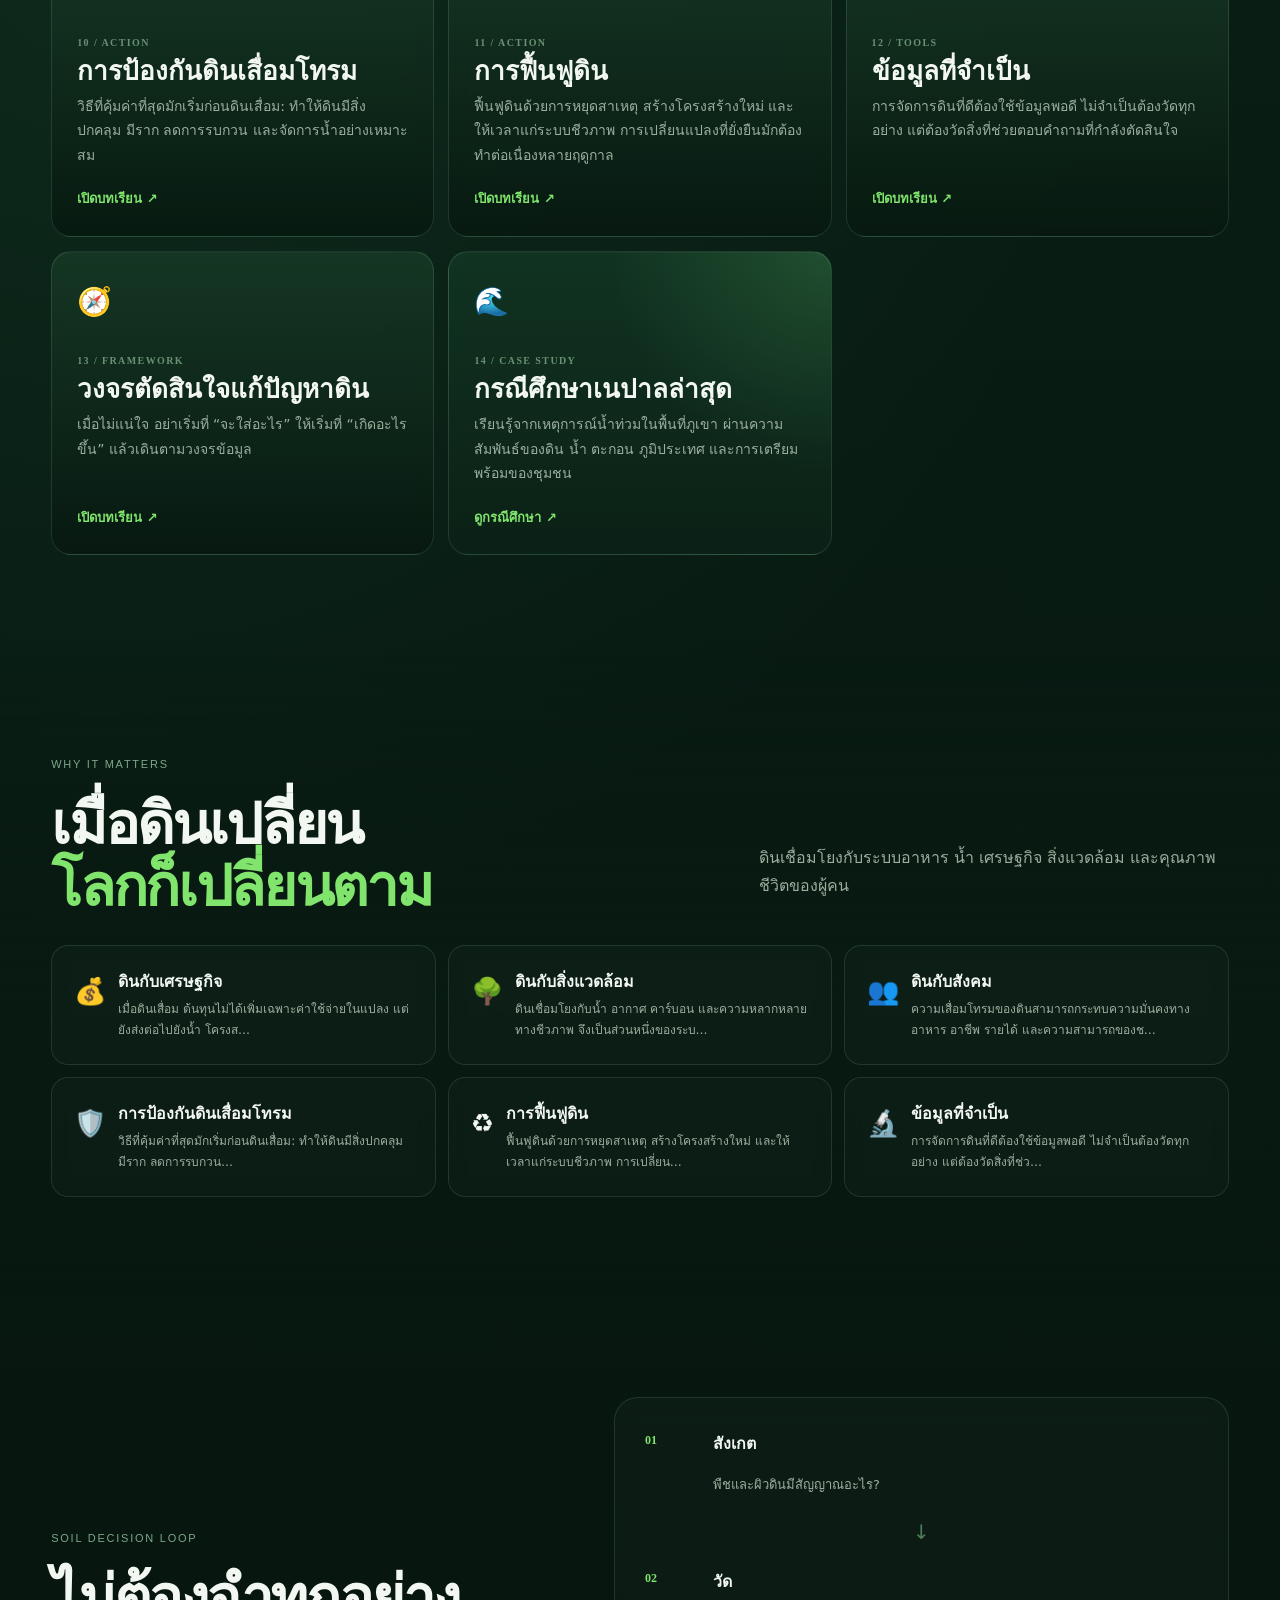
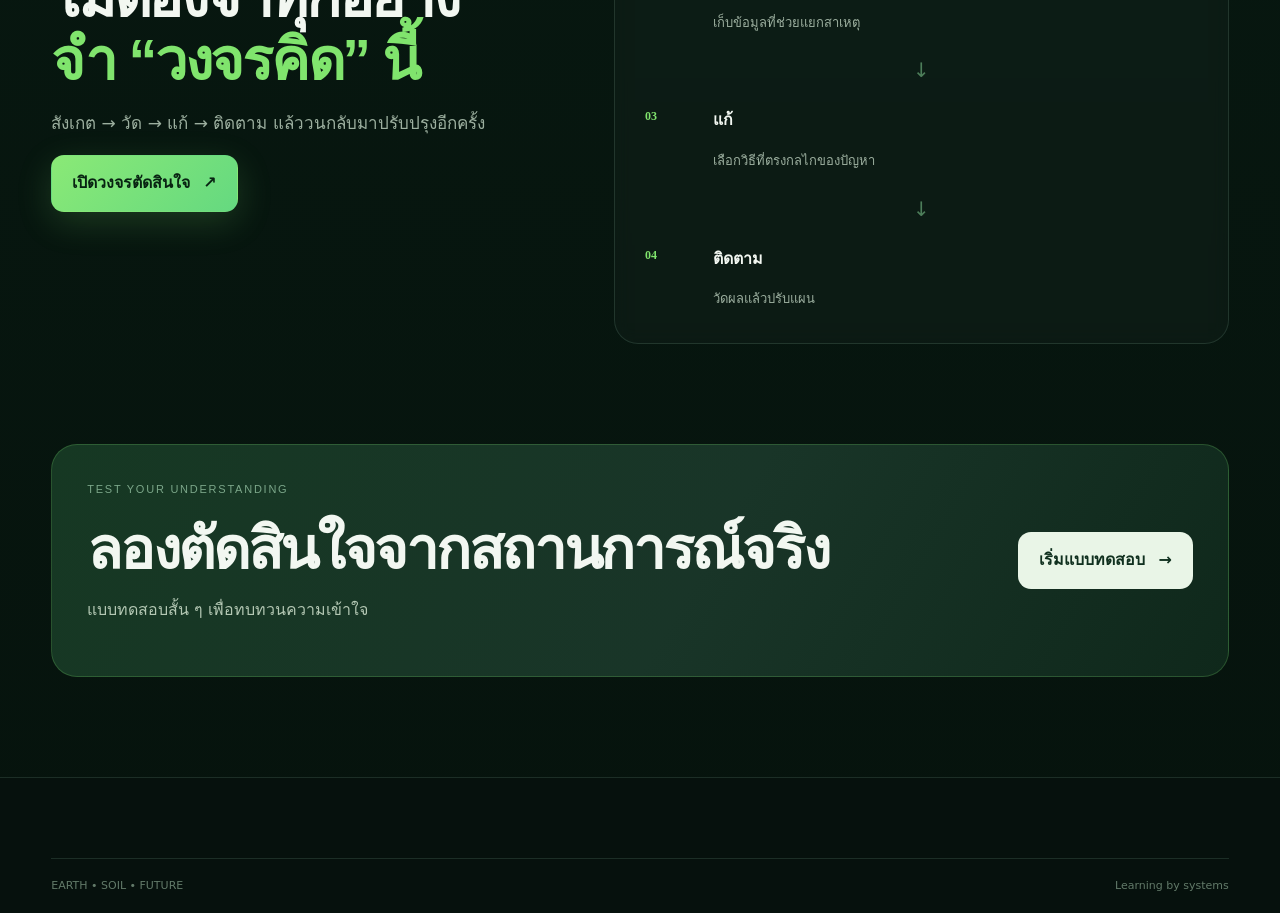
==== commit 2f36163c: "Add files via upload" ====
--- a/index.html
+++ b/index.html
@@ -68,9 +68,9 @@
 </style>
 </head>
 <body class="home-page"><div class="noise"></div><div class="progress-bar" id="readingProgress"></div><header class="site-header"><a class="brand" href="index.html"><span class="brand-orb">🌍</span><span class="brand-text">EARTH<span>SOIL</span></span></a><nav class="top-nav"><a class="active" href="index.html">หน้าแรก</a><a href="index.html#explore">บทเรียน</a><a href="quiz.html">แบบทดสอบ</a><a href="references.html">แหล่งอ้างอิง</a></nav><button class="icon-btn" id="themeToggle">☼</button></header><main>
-<section class="hero-section"><div class="section-shell hero-grid"><div class="hero-copy"><div class="eyebrow"><span class="pulse-dot"></span>DIGITAL SOIL LEARNING SPACE</div><h1>ดูแลดินวันนี้<br><em>เพื่ออนาคตที่ยังปลูกได้</em></h1><p class="hero-lead">ห้องเรียนออนไลน์ที่พาไปรู้จักดินตั้งแต่โครงสร้าง สาเหตุที่เสื่อมโทรม ผลกระทบต่ออาหาร น้ำ เศรษฐกิจ และสังคม ไปจนถึงวิธีแก้และวิธีป้องกันที่นำไปใช้ได้จริง</p><div class="hero-actions"><a class="btn btn-primary" href="#explore">เริ่มเรียนรู้ <span>↗</span></a><a class="btn btn-ghost" href="article.html?topic=soil-degradation">ดูบทเรียนเด่น <span>→</span></a></div><div class="micro-stats"><div><strong>13</strong><span>บทเรียนแตกแขนง</span></div><div><strong>4</strong><span>ขั้นคิดแก้ปัญหา</span></div><div><strong>1</strong><span>เป้าหมายร่วมกัน</span></div></div></div><div class="hero-visual" aria-hidden="true"><div class="orbital orbital-a"></div><div class="orbital orbital-b"></div><div class="soil-globe"><div class="globe-surface"><span>🌱</span></div><div class="globe-layer layer-top"></div><div class="globe-layer layer-middle"></div><div class="globe-layer layer-deep"></div><div class="globe-core"></div><div class="root root-1"></div><div class="root root-2"></div><div class="root root-3"></div></div><div class="floating-tag tag-a"><span>01</span> ดินเสื่อมโทรม</div><div class="floating-tag tag-b"><span>02</span> น้ำ + ราก + จุลินทรีย์</div><div class="floating-tag tag-c"><span>03</span> เกษตรที่ฟื้นฟูดิน</div></div></div></section>
+<section class="hero-section"><div class="section-shell hero-grid"><div class="hero-copy"><div class="eyebrow"><span class="pulse-dot"></span>DIGITAL SOIL LEARNING SPACE</div><h1>ดูแลดินวันนี้<br><em>เพื่ออนาคตที่ยังปลูกได้</em></h1><p class="hero-lead">ห้องเรียนออนไลน์ที่พาไปรู้จักดินตั้งแต่โครงสร้าง สาเหตุที่เสื่อมโทรม ผลกระทบต่ออาหาร น้ำ เศรษฐกิจ และสังคม ไปจนถึงวิธีแก้และวิธีป้องกันที่นำไปใช้ได้จริง</p><div class="hero-actions"><a class="btn btn-primary" href="#explore">เริ่มเรียนรู้ <span>↗</span></a><a class="btn btn-ghost" href="article.html?topic=soil-degradation">ดูบทเรียนเด่น <span>→</span></a></div><div class="micro-stats"><div><strong>14</strong><span>บทเรียนแตกแขนง</span></div><div><strong>4</strong><span>ขั้นคิดแก้ปัญหา</span></div><div><strong>1</strong><span>เป้าหมายร่วมกัน</span></div></div></div><div class="hero-visual" aria-hidden="true"><div class="orbital orbital-a"></div><div class="orbital orbital-b"></div><div class="soil-globe"><div class="globe-surface"><span>🌱</span></div><div class="globe-layer layer-top"></div><div class="globe-layer layer-middle"></div><div class="globe-layer layer-deep"></div><div class="globe-core"></div><div class="root root-1"></div><div class="root root-2"></div><div class="root root-3"></div></div><div class="floating-tag tag-a"><span>01</span> ดินเสื่อมโทรม</div><div class="floating-tag tag-b"><span>02</span> น้ำ + ราก + จุลินทรีย์</div><div class="floating-tag tag-c"><span>03</span> เกษตรที่ฟื้นฟูดิน</div></div></div></section>
 <section class="ticker-wrap"><div class="ticker"><span>EARTH</span><i>•</i><span>SOIL</span><i>•</i><span>FUTURE</span><i>•</i><span>EARTH</span><i>•</i><span>SOIL</span><i>•</i><span>FUTURE</span></div></section>
-<section class="case-study-section"><div class="section-shell"><div class="section-heading compact"><div><div class="eyebrow">LATEST CASE STUDY • 01 SEP 2026</div><h2>เหตุการณ์เนปาลล่าสุด<br><span>เรียนรู้จากภัยจริง</span></h2></div><p>นำข่าวเหตุการณ์น้ำท่วมรุนแรงในเนปาลมาเชื่อมโยงกับเรื่องดิน น้ำ ธารน้ำแข็ง ตะกอน และการป้องกันภัยพิบัติ</p></div><div class="case-study-card"><div class="case-video"><iframe src="https://www.pbs.org/video/deadly-floods-1788295312/" title="Families search for loved ones swept away in Nepal floods" loading="lazy" allow="fullscreen; picture-in-picture"></iframe></div><div class="case-copy"><div class="kicker">PBS NEWSHOUR • 1 SEPTEMBER 2026</div><h2>Families search for loved ones swept away in <span>Nepal floods</span></h2><p>คลิปข่าวล่าสุดที่รายงานผลกระทบหลังน้ำท่วมในพื้นที่ภูเขาของเนปาล รวมถึงการค้นหาผู้สูญหายและผลกระทบต่อชุมชน</p><div class="case-meta"><span>ข่าว 4:16 นาที</span><span>กรณีศึกษาภัยพิบัติ</span><span>ดิน + น้ำ + ภูมิอากาศ</span></div><a class="btn btn-primary" href="article.html?topic=nepal-flood">อ่านกรณีศึกษาเต็ม <span>↗</span></a><a class="btn btn-ghost" href="https://www.pbs.org/video/deadly-floods-1788295312/" target="_blank" rel="noopener">เปิดคลิปต้นฉบับ <span>↗</span></a></div></div></div></section><section class="section-shell section-pad" id="explore"><div class="section-heading"><div><div class="eyebrow">EXPLORE THE SYSTEM</div><h2>เลือกหัวข้อแล้ว<br><span>เจาะลึกไปทีละชั้น</span></h2></div><p>กดการ์ดแต่ละใบเพื่อเปิดเป็นหน้าใหม่ เนื้อหาในแต่ละบทจัดเป็น “สาเหตุ → ผลกระทบ → วิธีแก้ → วิธีป้องกัน → สิ่งที่ควรติดตาม”</p></div><div class="topic-grid"><a class="topic-card featured" href="article.html?topic=soil-degradation"><div class="topic-icon">⛰️</div><div class="topic-no">01 / CORE ISSUE</div><h3>ดินเสื่อมโทรม</h3><p>ดินเสื่อมโทรมไม่ใช่แค่ “ดินไม่ดี” แต่คือการที่โครงสร้าง คุณสมบัติทางเคมี ชีวภาพ หรือความสามารถในการทำหน้าที่ของดินลดลง จนระบบการผลิตและระบบนิเวศทำงานได้ยากขึ้น</p><span class="topic-link">เปิดบทเรียน <b>↗</b></span></a><a class="topic-card" href="article.html?topic=soil-types"><div class="topic-icon">🌱</div><div class="topic-no">02 / FOUNDATION</div><h3>ชนิดดิน & โครงสร้าง</h3><p>การรู้ว่าดินของเรามีอนุภาคแบบใด อุ้มน้ำและระบายน้ำอย่างไร เป็นจุดเริ่มต้นของการเลือกวิธีจัดการที่เหมาะสม</p><span class="topic-link">เปิดบทเรียน <b>↗</b></span></a><a class="topic-card" href="article.html?topic=water-soil"><div class="topic-icon">💧</div><div class="topic-no">03 / WATER</div><h3>ดินกับน้ำ</h3><p>น้ำที่ดีไม่ใช่น้ำมากที่สุด แต่คือน้ำที่ซึม เก็บ และระบายได้พอดีกับระบบราก</p><span class="topic-link">เปิดบทเรียน <b>↗</b></span></a><a class="topic-card" href="article.html?topic=biodiversity"><div class="topic-icon">🦋</div><div class="topic-no">04 / BIODIVERSITY</div><h3>ความหลากหลายทางชีวภาพ</h3><p>ใต้ผิวดินมีแบคทีเรีย รา ไส้เดือน และสิ่งมีชีวิตมากมายที่ร่วมกันย่อยอินทรียวัตถุ ปลดปล่อยธาตุอาหาร และสร้างโครงสร้างดิน</p><span class="topic-link">เปิดบทเรียน <b>↗</b></span></a><a class="topic-card" href="article.html?topic=agrochemicals"><div class="topic-icon">🧪</div><div class="topic-no">05 / CHEMISTRY</div><h3>ดินปนเปื้อนสารเคมี</h3><p>การปนเปื้อนอาจมาจากสารเคมีจากเกษตร อุตสาหกรรม ของเสีย หรือแหล่งน้ำ จึงต้องมองทั้งแหล่งกำเนิด การเคลื่อนที่ และการสัมผัส</p><span class="topic-link">เปิดบทเรียน <b>↗</b></span></a><a class="topic-card" href="article.html?topic=people-land"><div class="topic-icon">🧑‍🌾</div><div class="topic-no">06 / PEOPLE</div><h3>มนุษย์กับดิน</h3><p>ดินเป็นทั้งทรัพยากรธรรมชาติ ฐานการผลิต และพื้นที่อยู่อาศัย การตัดสินใจของคนจึงเป็นส่วนสำคัญของวงจรดิน</p><span class="topic-link">เปิดบทเรียน <b>↗</b></span></a><a class="topic-card" href="article.html?topic=economy"><div class="topic-icon">💰</div><div class="topic-no">07 / SYSTEM IMPACT</div><h3>ดินกับเศรษฐกิจ</h3><p>เมื่อดินเสื่อม ต้นทุนไม่ได้เพิ่มเฉพาะค่าใช้จ่ายในแปลง แต่ยังส่งต่อไปยังน้ำ โครงสร้างพื้นฐาน และความเสี่ยงของรายได้</p><span class="topic-link">เปิดบทเรียน <b>↗</b></span></a><a class="topic-card" href="article.html?topic=environment"><div class="topic-icon">🌳</div><div class="topic-no">08 / SYSTEM IMPACT</div><h3>ดินกับสิ่งแวดล้อม</h3><p>ดินเชื่อมโยงกับน้ำ อากาศ คาร์บอน และความหลากหลายทางชีวภาพ จึงเป็นส่วนหนึ่งของระบบนิเวศที่กว้างกว่าขอบแปลง</p><span class="topic-link">เปิดบทเรียน <b>↗</b></span></a><a class="topic-card" href="article.html?topic=society"><div class="topic-icon">👥</div><div class="topic-no">09 / SYSTEM IMPACT</div><h3>ดินกับสังคม</h3><p>ความเสื่อมโทรมของดินสามารถกระทบความมั่นคงทางอาหาร อาชีพ รายได้ และความสามารถของชุมชนในการรับมือกับสภาพอากาศที่ผันผวน</p><span class="topic-link">เปิดบทเรียน <b>↗</b></span></a><a class="topic-card" href="article.html?topic=prevention"><div class="topic-icon">🛡️</div><div class="topic-no">10 / ACTION</div><h3>การป้องกันดินเสื่อมโทรม</h3><p>วิธีที่คุ้มค่าที่สุดมักเริ่มก่อนดินเสื่อม: ทำให้ดินมีสิ่งปกคลุม มีราก ลดการรบกวน และจัดการน้ำอย่างเหมาะสม</p><span class="topic-link">เปิดบทเรียน <b>↗</b></span></a><a class="topic-card" href="article.html?topic=restoration"><div class="topic-icon">♻️</div><div class="topic-no">11 / ACTION</div><h3>การฟื้นฟูดิน</h3><p>ฟื้นฟูดินด้วยการหยุดสาเหตุ สร้างโครงสร้างใหม่ และให้เวลาแก่ระบบชีวภาพ การเปลี่ยนแปลงที่ยั่งยืนมักต้องทำต่อเนื่องหลายฤดูกาล</p><span class="topic-link">เปิดบทเรียน <b>↗</b></span></a><a class="topic-card" href="article.html?topic=essential-data"><div class="topic-icon">🔬</div><div class="topic-no">12 / TOOLS</div><h3>ข้อมูลที่จำเป็น</h3><p>การจัดการดินที่ดีต้องใช้ข้อมูลพอดี ไม่จำเป็นต้องวัดทุกอย่าง แต่ต้องวัดสิ่งที่ช่วยตอบคำถามที่กำลังตัดสินใจ</p><span class="topic-link">เปิดบทเรียน <b>↗</b></span></a><a class="topic-card" href="article.html?topic=decision-loop"><div class="topic-icon">🧭</div><div class="topic-no">13 / FRAMEWORK</div><h3>วงจรตัดสินใจแก้ปัญหาดิน</h3><p>เมื่อไม่แน่ใจ อย่าเริ่มที่ “จะใส่อะไร” ให้เริ่มที่ “เกิดอะไรขึ้น” แล้วเดินตามวงจรข้อมูล</p><span class="topic-link">เปิดบทเรียน <b>↗</b></span></a></div></section><section class="impact-section section-pad"><div class="section-shell"><div class="section-heading compact"><div><div class="eyebrow">WHY IT MATTERS</div><h2>เมื่อดินเปลี่ยน<br><span>โลกก็เปลี่ยนตาม</span></h2></div><p>ดินเชื่อมโยงกับระบบอาหาร น้ำ เศรษฐกิจ สิ่งแวดล้อม และคุณภาพชีวิตของผู้คน</p></div><div class="impact-grid"><a href="article.html?topic=economy" class="impact-card"><strong>💰</strong><span>ดินกับเศรษฐกิจ</span><small>เมื่อดินเสื่อม ต้นทุนไม่ได้เพิ่มเฉพาะค่าใช้จ่ายในแปลง แต่ยังส่งต่อไปยังน้ำ โครงส…</small></a><a href="article.html?topic=environment" class="impact-card"><strong>🌳</strong><span>ดินกับสิ่งแวดล้อม</span><small>ดินเชื่อมโยงกับน้ำ อากาศ คาร์บอน และความหลากหลายทางชีวภาพ จึงเป็นส่วนหนึ่งของระบ…</small></a><a href="article.html?topic=society" class="impact-card"><strong>👥</strong><span>ดินกับสังคม</span><small>ความเสื่อมโทรมของดินสามารถกระทบความมั่นคงทางอาหาร อาชีพ รายได้ และความสามารถของช…</small></a><a href="article.html?topic=prevention" class="impact-card"><strong>🛡️</strong><span>การป้องกันดินเสื่อมโทรม</span><small>วิธีที่คุ้มค่าที่สุดมักเริ่มก่อนดินเสื่อม: ทำให้ดินมีสิ่งปกคลุม มีราก ลดการรบกวน…</small></a><a href="article.html?topic=restoration" class="impact-card"><strong>♻️</strong><span>การฟื้นฟูดิน</span><small>ฟื้นฟูดินด้วยการหยุดสาเหตุ สร้างโครงสร้างใหม่ และให้เวลาแก่ระบบชีวภาพ การเปลี่ยน…</small></a><a href="article.html?topic=essential-data" class="impact-card"><strong>🔬</strong><span>ข้อมูลที่จำเป็น</span><small>การจัดการดินที่ดีต้องใช้ข้อมูลพอดี ไม่จำเป็นต้องวัดทุกอย่าง แต่ต้องวัดสิ่งที่ช่ว…</small></a></div></div></section><section class="decision-section section-pad"><div class="section-shell decision-layout"><div><div class="eyebrow">SOIL DECISION LOOP</div><h2>ไม่ต้องจำทุกอย่าง<br><span>จำ “วงจรคิด” นี้</span></h2><p class="lead">สังเกต → วัด → แก้ → ติดตาม แล้ววนกลับมาปรับปรุงอีกครั้ง</p><a href="article.html?topic=decision-loop" class="btn btn-primary">เปิดวงจรตัดสินใจ <span>↗</span></a></div><div class="loop-card"><div class="loop-step"><b>01</b><span>สังเกต</span><small>พืชและผิวดินมีสัญญาณอะไร?</small></div><div class="loop-arrow">↓</div><div class="loop-step"><b>02</b><span>วัด</span><small>เก็บข้อมูลที่ช่วยแยกสาเหตุ</small></div><div class="loop-arrow">↓</div><div class="loop-step"><b>03</b><span>แก้</span><small>เลือกวิธีที่ตรงกลไกของปัญหา</small></div><div class="loop-arrow">↓</div><div class="loop-step"><b>04</b><span>ติดตาม</span><small>วัดผลแล้วปรับแผน</small></div></div></div></section><section class="quiz-banner section-shell"><div><div class="eyebrow">TEST YOUR UNDERSTANDING</div><h2>ลองตัดสินใจจากสถานการณ์จริง</h2><p>แบบทดสอบสั้น ๆ เพื่อทบทวนความเข้าใจ</p></div><a class="btn btn-light" href="quiz.html">เริ่มแบบทดสอบ <span>→</span></a></section></main><footer class="site-footer"><div class="footer-bottom"><span>EARTH • SOIL • FUTURE</span><span>Learning by systems</span></div></footer><script>(function(){
+<section class="case-study-section"><div class="section-shell"><div class="section-heading compact"><div><div class="eyebrow">LATEST CASE STUDY • 01 SEP 2026</div><h2>เหตุการณ์เนปาลล่าสุด<br><span>เรียนรู้จากภัยจริง</span></h2></div><p>นำข่าวเหตุการณ์น้ำท่วมรุนแรงในเนปาลมาเชื่อมโยงกับเรื่องดิน น้ำ ธารน้ำแข็ง ตะกอน และการป้องกันภัยพิบัติ</p></div><div class="case-study-card"><div class="case-video"><iframe src="https://www.pbs.org/video/deadly-floods-1788295312/" title="Families search for loved ones swept away in Nepal floods" loading="lazy" allow="fullscreen; picture-in-picture"></iframe></div><div class="case-copy"><div class="kicker">PBS NEWSHOUR • 1 SEPTEMBER 2026</div><h2>Families search for loved ones swept away in <span>Nepal floods</span></h2><p>คลิปข่าวล่าสุดที่รายงานผลกระทบหลังน้ำท่วมในพื้นที่ภูเขาของเนปาล รวมถึงการค้นหาผู้สูญหายและผลกระทบต่อชุมชน</p><div class="case-meta"><span>ข่าว 4:16 นาที</span><span>กรณีศึกษาภัยพิบัติ</span><span>ดิน + น้ำ + ภูมิอากาศ</span></div><a class="btn btn-primary" href="article.html?topic=nepal-flood">อ่านกรณีศึกษาเต็ม <span>↗</span></a><a class="btn btn-ghost" href="https://www.pbs.org/video/deadly-floods-1788295312/" target="_blank" rel="noopener">เปิดคลิปต้นฉบับ <span>↗</span></a></div></div></div></section><section class="section-shell section-pad" id="explore"><div class="section-heading"><div><div class="eyebrow">EXPLORE THE SYSTEM</div><h2>เลือกหัวข้อแล้ว<br><span>เจาะลึกไปทีละชั้น</span></h2></div><p>กดการ์ดแต่ละใบเพื่อเปิดเป็นหน้าใหม่ เนื้อหาในแต่ละบทจัดเป็น “สาเหตุ → ผลกระทบ → วิธีแก้ → วิธีป้องกัน → สิ่งที่ควรติดตาม”</p></div><div class="topic-grid"><a class="topic-card featured" href="article.html?topic=soil-degradation"><div class="topic-icon">⛰️</div><div class="topic-no">01 / CORE ISSUE</div><h3>ดินเสื่อมโทรม</h3><p>ดินเสื่อมโทรมไม่ใช่แค่ “ดินไม่ดี” แต่คือการที่โครงสร้าง คุณสมบัติทางเคมี ชีวภาพ หรือความสามารถในการทำหน้าที่ของดินลดลง จนระบบการผลิตและระบบนิเวศทำงานได้ยากขึ้น</p><span class="topic-link">เปิดบทเรียน <b>↗</b></span></a><a class="topic-card" href="article.html?topic=soil-types"><div class="topic-icon">🌱</div><div class="topic-no">02 / FOUNDATION</div><h3>ชนิดดิน & โครงสร้าง</h3><p>การรู้ว่าดินของเรามีอนุภาคแบบใด อุ้มน้ำและระบายน้ำอย่างไร เป็นจุดเริ่มต้นของการเลือกวิธีจัดการที่เหมาะสม</p><span class="topic-link">เปิดบทเรียน <b>↗</b></span></a><a class="topic-card" href="article.html?topic=water-soil"><div class="topic-icon">💧</div><div class="topic-no">03 / WATER</div><h3>ดินกับน้ำ</h3><p>น้ำที่ดีไม่ใช่น้ำมากที่สุด แต่คือน้ำที่ซึม เก็บ และระบายได้พอดีกับระบบราก</p><span class="topic-link">เปิดบทเรียน <b>↗</b></span></a><a class="topic-card" href="article.html?topic=biodiversity"><div class="topic-icon">🦋</div><div class="topic-no">04 / BIODIVERSITY</div><h3>ความหลากหลายทางชีวภาพ</h3><p>ใต้ผิวดินมีแบคทีเรีย รา ไส้เดือน และสิ่งมีชีวิตมากมายที่ร่วมกันย่อยอินทรียวัตถุ ปลดปล่อยธาตุอาหาร และสร้างโครงสร้างดิน</p><span class="topic-link">เปิดบทเรียน <b>↗</b></span></a><a class="topic-card" href="article.html?topic=agrochemicals"><div class="topic-icon">🧪</div><div class="topic-no">05 / CHEMISTRY</div><h3>ดินปนเปื้อนสารเคมี</h3><p>การปนเปื้อนอาจมาจากสารเคมีจากเกษตร อุตสาหกรรม ของเสีย หรือแหล่งน้ำ จึงต้องมองทั้งแหล่งกำเนิด การเคลื่อนที่ และการสัมผัส</p><span class="topic-link">เปิดบทเรียน <b>↗</b></span></a><a class="topic-card" href="article.html?topic=people-land"><div class="topic-icon">🧑‍🌾</div><div class="topic-no">06 / PEOPLE</div><h3>มนุษย์กับดิน</h3><p>ดินเป็นทั้งทรัพยากรธรรมชาติ ฐานการผลิต และพื้นที่อยู่อาศัย การตัดสินใจของคนจึงเป็นส่วนสำคัญของวงจรดิน</p><span class="topic-link">เปิดบทเรียน <b>↗</b></span></a><a class="topic-card" href="article.html?topic=economy"><div class="topic-icon">💰</div><div class="topic-no">07 / SYSTEM IMPACT</div><h3>ดินกับเศรษฐกิจ</h3><p>เมื่อดินเสื่อม ต้นทุนไม่ได้เพิ่มเฉพาะค่าใช้จ่ายในแปลง แต่ยังส่งต่อไปยังน้ำ โครงสร้างพื้นฐาน และความเสี่ยงของรายได้</p><span class="topic-link">เปิดบทเรียน <b>↗</b></span></a><a class="topic-card" href="article.html?topic=environment"><div class="topic-icon">🌳</div><div class="topic-no">08 / SYSTEM IMPACT</div><h3>ดินกับสิ่งแวดล้อม</h3><p>ดินเชื่อมโยงกับน้ำ อากาศ คาร์บอน และความหลากหลายทางชีวภาพ จึงเป็นส่วนหนึ่งของระบบนิเวศที่กว้างกว่าขอบแปลง</p><span class="topic-link">เปิดบทเรียน <b>↗</b></span></a><a class="topic-card" href="article.html?topic=society"><div class="topic-icon">👥</div><div class="topic-no">09 / SYSTEM IMPACT</div><h3>ดินกับสังคม</h3><p>ความเสื่อมโทรมของดินสามารถกระทบความมั่นคงทางอาหาร อาชีพ รายได้ และความสามารถของชุมชนในการรับมือกับสภาพอากาศที่ผันผวน</p><span class="topic-link">เปิดบทเรียน <b>↗</b></span></a><a class="topic-card" href="article.html?topic=prevention"><div class="topic-icon">🛡️</div><div class="topic-no">10 / ACTION</div><h3>การป้องกันดินเสื่อมโทรม</h3><p>วิธีที่คุ้มค่าที่สุดมักเริ่มก่อนดินเสื่อม: ทำให้ดินมีสิ่งปกคลุม มีราก ลดการรบกวน และจัดการน้ำอย่างเหมาะสม</p><span class="topic-link">เปิดบทเรียน <b>↗</b></span></a><a class="topic-card" href="article.html?topic=restoration"><div class="topic-icon">♻️</div><div class="topic-no">11 / ACTION</div><h3>การฟื้นฟูดิน</h3><p>ฟื้นฟูดินด้วยการหยุดสาเหตุ สร้างโครงสร้างใหม่ และให้เวลาแก่ระบบชีวภาพ การเปลี่ยนแปลงที่ยั่งยืนมักต้องทำต่อเนื่องหลายฤดูกาล</p><span class="topic-link">เปิดบทเรียน <b>↗</b></span></a><a class="topic-card" href="article.html?topic=essential-data"><div class="topic-icon">🔬</div><div class="topic-no">12 / TOOLS</div><h3>ข้อมูลที่จำเป็น</h3><p>การจัดการดินที่ดีต้องใช้ข้อมูลพอดี ไม่จำเป็นต้องวัดทุกอย่าง แต่ต้องวัดสิ่งที่ช่วยตอบคำถามที่กำลังตัดสินใจ</p><span class="topic-link">เปิดบทเรียน <b>↗</b></span></a><a class="topic-card" href="article.html?topic=decision-loop"><div class="topic-icon">🧭</div><div class="topic-no">13 / FRAMEWORK</div><h3>วงจรตัดสินใจแก้ปัญหาดิน</h3><p>เมื่อไม่แน่ใจ อย่าเริ่มที่ “จะใส่อะไร” ให้เริ่มที่ “เกิดอะไรขึ้น” แล้วเดินตามวงจรข้อมูล</p><span class="topic-link">เปิดบทเรียน <b>↗</b></span></a><a class="topic-card featured" href="article.html?topic=nepal-flood"><div class="topic-icon">🌊</div><div class="topic-no">14 / CASE STUDY</div><h3>กรณีศึกษาเนปาลล่าสุด</h3><p>เรียนรู้จากเหตุการณ์น้ำท่วมในพื้นที่ภูเขา ผ่านความสัมพันธ์ของดิน น้ำ ตะกอน ภูมิประเทศ และการเตรียมพร้อมของชุมชน</p><span class="topic-link">ดูกรณีศึกษา <b>↗</b></span></a></div></section><section class="impact-section section-pad"><div class="section-shell"><div class="section-heading compact"><div><div class="eyebrow">WHY IT MATTERS</div><h2>เมื่อดินเปลี่ยน<br><span>โลกก็เปลี่ยนตาม</span></h2></div><p>ดินเชื่อมโยงกับระบบอาหาร น้ำ เศรษฐกิจ สิ่งแวดล้อม และคุณภาพชีวิตของผู้คน</p></div><div class="impact-grid"><a href="article.html?topic=economy" class="impact-card"><strong>💰</strong><span>ดินกับเศรษฐกิจ</span><small>เมื่อดินเสื่อม ต้นทุนไม่ได้เพิ่มเฉพาะค่าใช้จ่ายในแปลง แต่ยังส่งต่อไปยังน้ำ โครงส…</small></a><a href="article.html?topic=environment" class="impact-card"><strong>🌳</strong><span>ดินกับสิ่งแวดล้อม</span><small>ดินเชื่อมโยงกับน้ำ อากาศ คาร์บอน และความหลากหลายทางชีวภาพ จึงเป็นส่วนหนึ่งของระบ…</small></a><a href="article.html?topic=society" class="impact-card"><strong>👥</strong><span>ดินกับสังคม</span><small>ความเสื่อมโทรมของดินสามารถกระทบความมั่นคงทางอาหาร อาชีพ รายได้ และความสามารถของช…</small></a><a href="article.html?topic=prevention" class="impact-card"><strong>🛡️</strong><span>การป้องกันดินเสื่อมโทรม</span><small>วิธีที่คุ้มค่าที่สุดมักเริ่มก่อนดินเสื่อม: ทำให้ดินมีสิ่งปกคลุม มีราก ลดการรบกวน…</small></a><a href="article.html?topic=restoration" class="impact-card"><strong>♻️</strong><span>การฟื้นฟูดิน</span><small>ฟื้นฟูดินด้วยการหยุดสาเหตุ สร้างโครงสร้างใหม่ และให้เวลาแก่ระบบชีวภาพ การเปลี่ยน…</small></a><a href="article.html?topic=essential-data" class="impact-card"><strong>🔬</strong><span>ข้อมูลที่จำเป็น</span><small>การจัดการดินที่ดีต้องใช้ข้อมูลพอดี ไม่จำเป็นต้องวัดทุกอย่าง แต่ต้องวัดสิ่งที่ช่ว…</small></a></div></div></section><section class="decision-section section-pad"><div class="section-shell decision-layout"><div><div class="eyebrow">SOIL DECISION LOOP</div><h2>ไม่ต้องจำทุกอย่าง<br><span>จำ “วงจรคิด” นี้</span></h2><p class="lead">สังเกต → วัด → แก้ → ติดตาม แล้ววนกลับมาปรับปรุงอีกครั้ง</p><a href="article.html?topic=decision-loop" class="btn btn-primary">เปิดวงจรตัดสินใจ <span>↗</span></a></div><div class="loop-card"><div class="loop-step"><b>01</b><span>สังเกต</span><small>พืชและผิวดินมีสัญญาณอะไร?</small></div><div class="loop-arrow">↓</div><div class="loop-step"><b>02</b><span>วัด</span><small>เก็บข้อมูลที่ช่วยแยกสาเหตุ</small></div><div class="loop-arrow">↓</div><div class="loop-step"><b>03</b><span>แก้</span><small>เลือกวิธีที่ตรงกลไกของปัญหา</small></div><div class="loop-arrow">↓</div><div class="loop-step"><b>04</b><span>ติดตาม</span><small>วัดผลแล้วปรับแผน</small></div></div></div></section><section class="quiz-banner section-shell"><div><div class="eyebrow">TEST YOUR UNDERSTANDING</div><h2>ลองตัดสินใจจากสถานการณ์จริง</h2><p>แบบทดสอบสั้น ๆ เพื่อทบทวนความเข้าใจ</p></div><a class="btn btn-light" href="quiz.html">เริ่มแบบทดสอบ <span>→</span></a></section></main><footer class="site-footer"><div class="footer-bottom"><span>EARTH • SOIL • FUTURE</span><span>Learning by systems</span></div></footer><script>(function(){
   const root=document.documentElement;
   const saved=localStorage.getItem('earthsoil-theme');
   if(saved) root.dataset.theme=saved;
